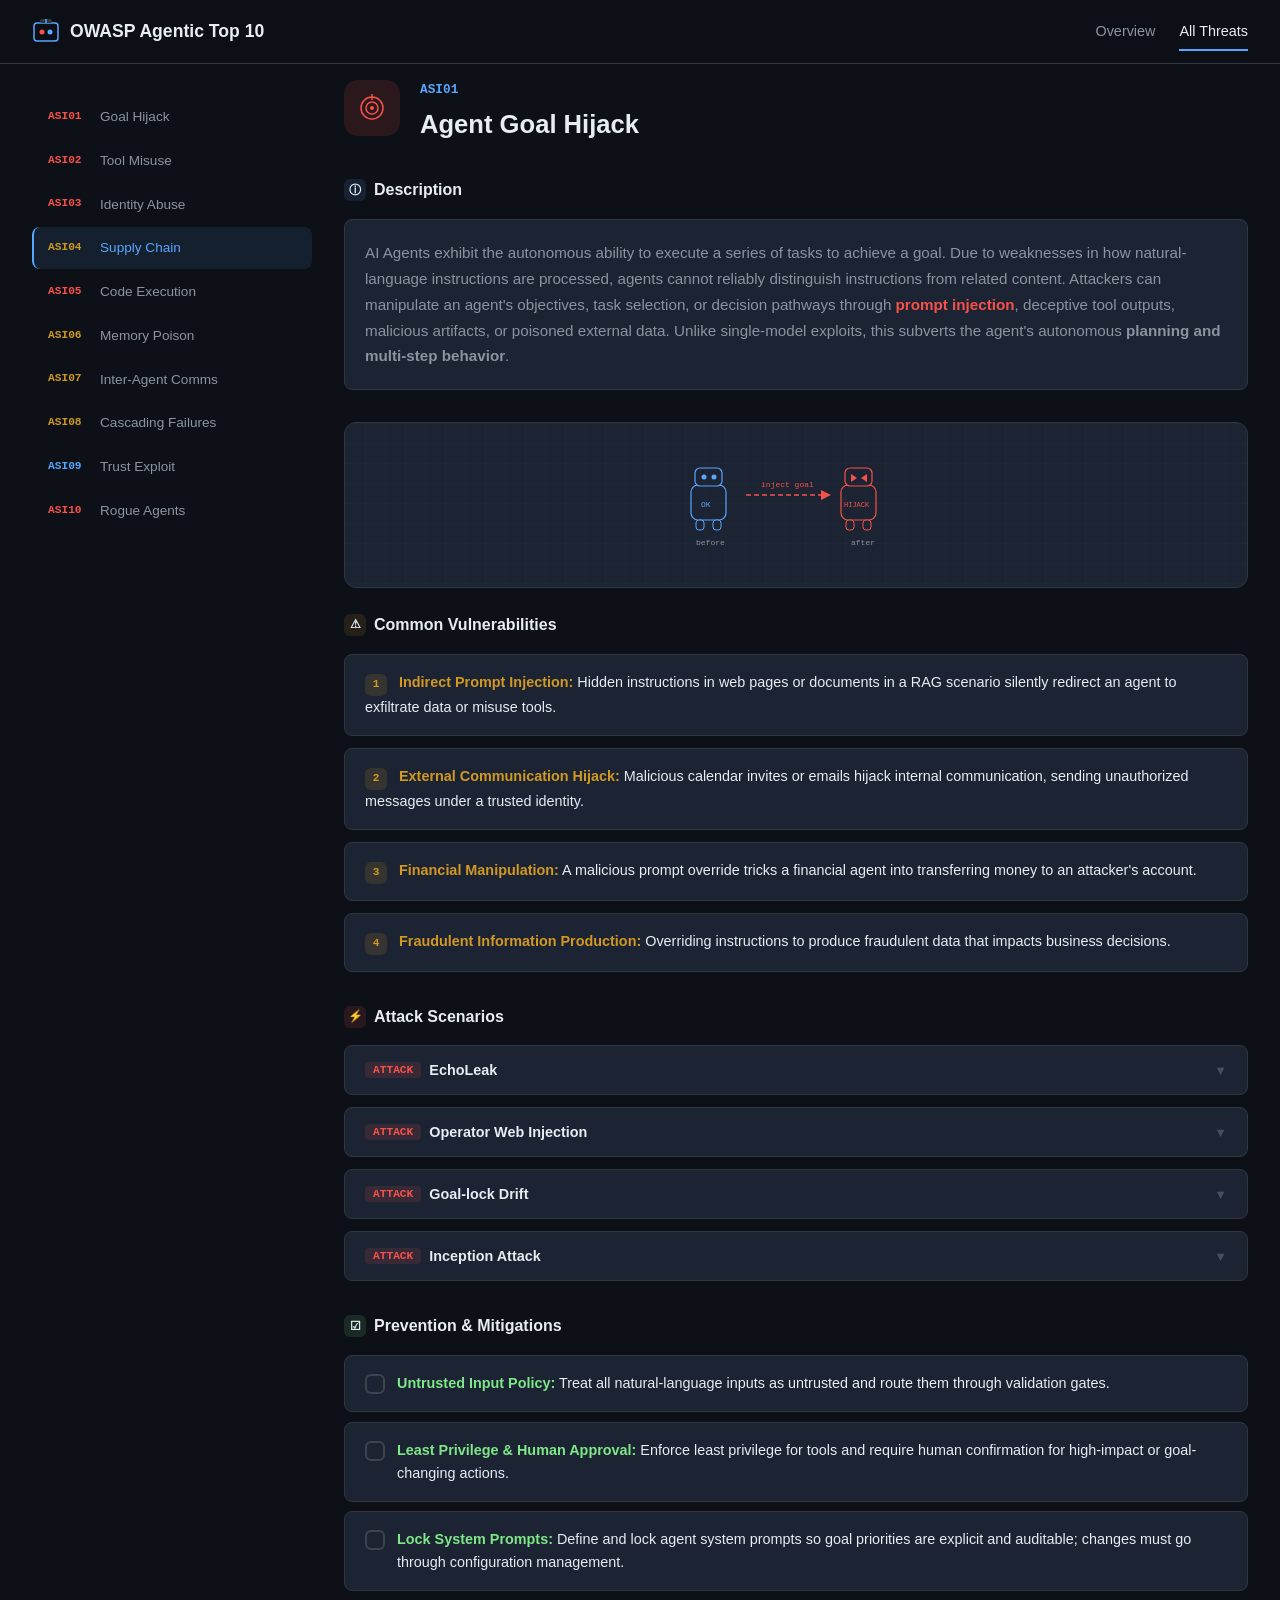
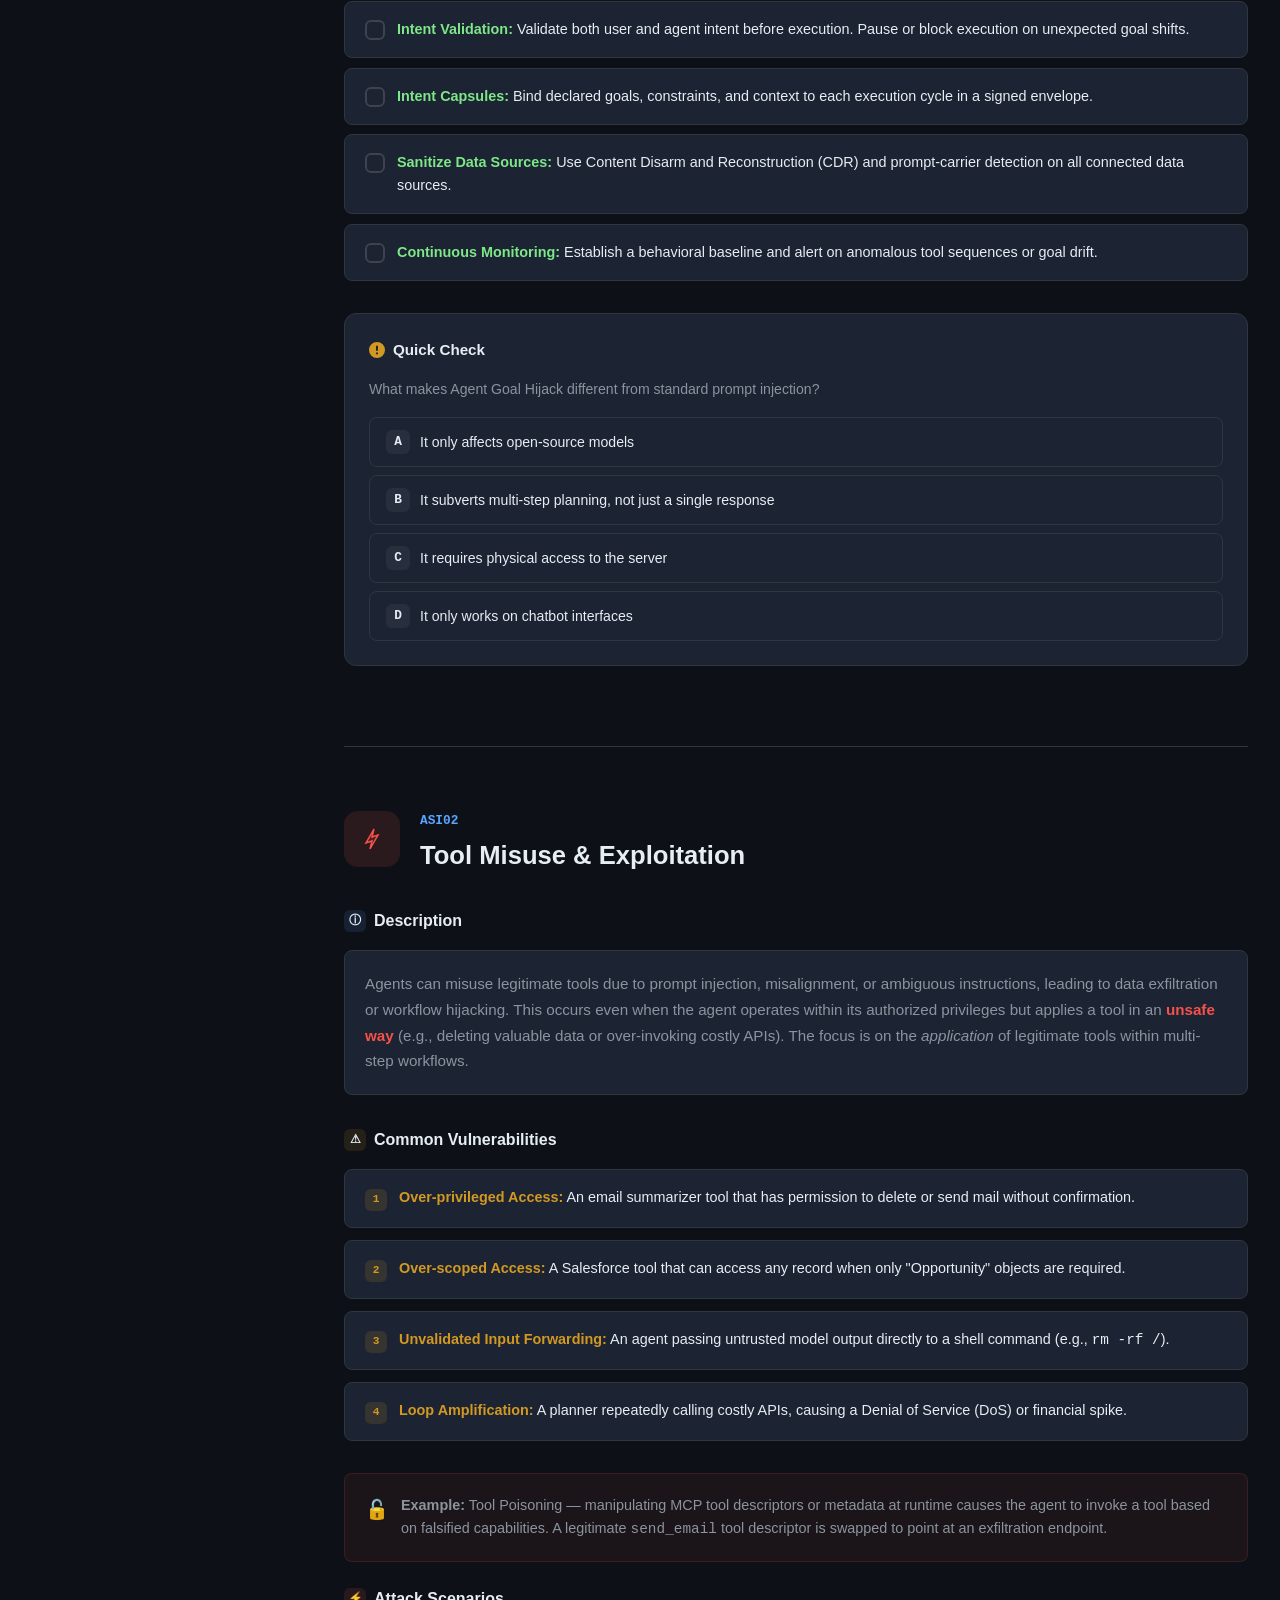
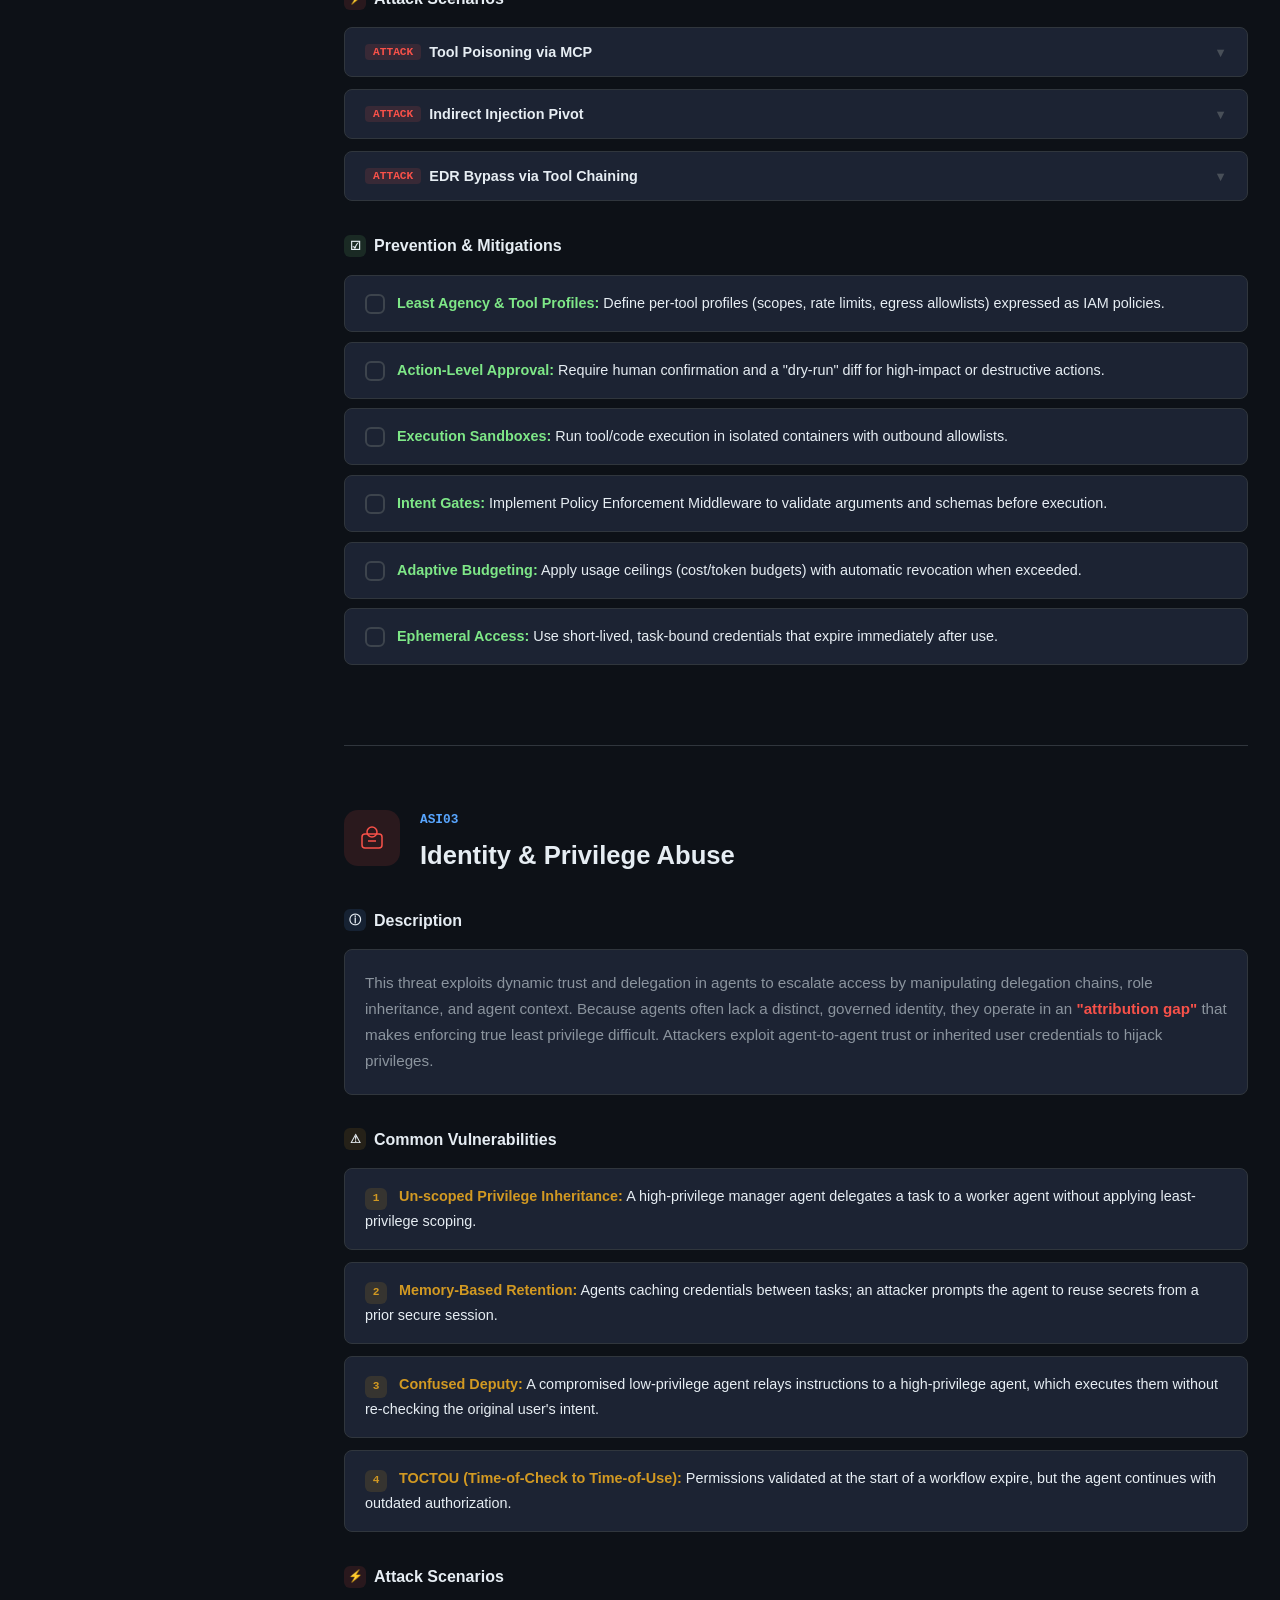
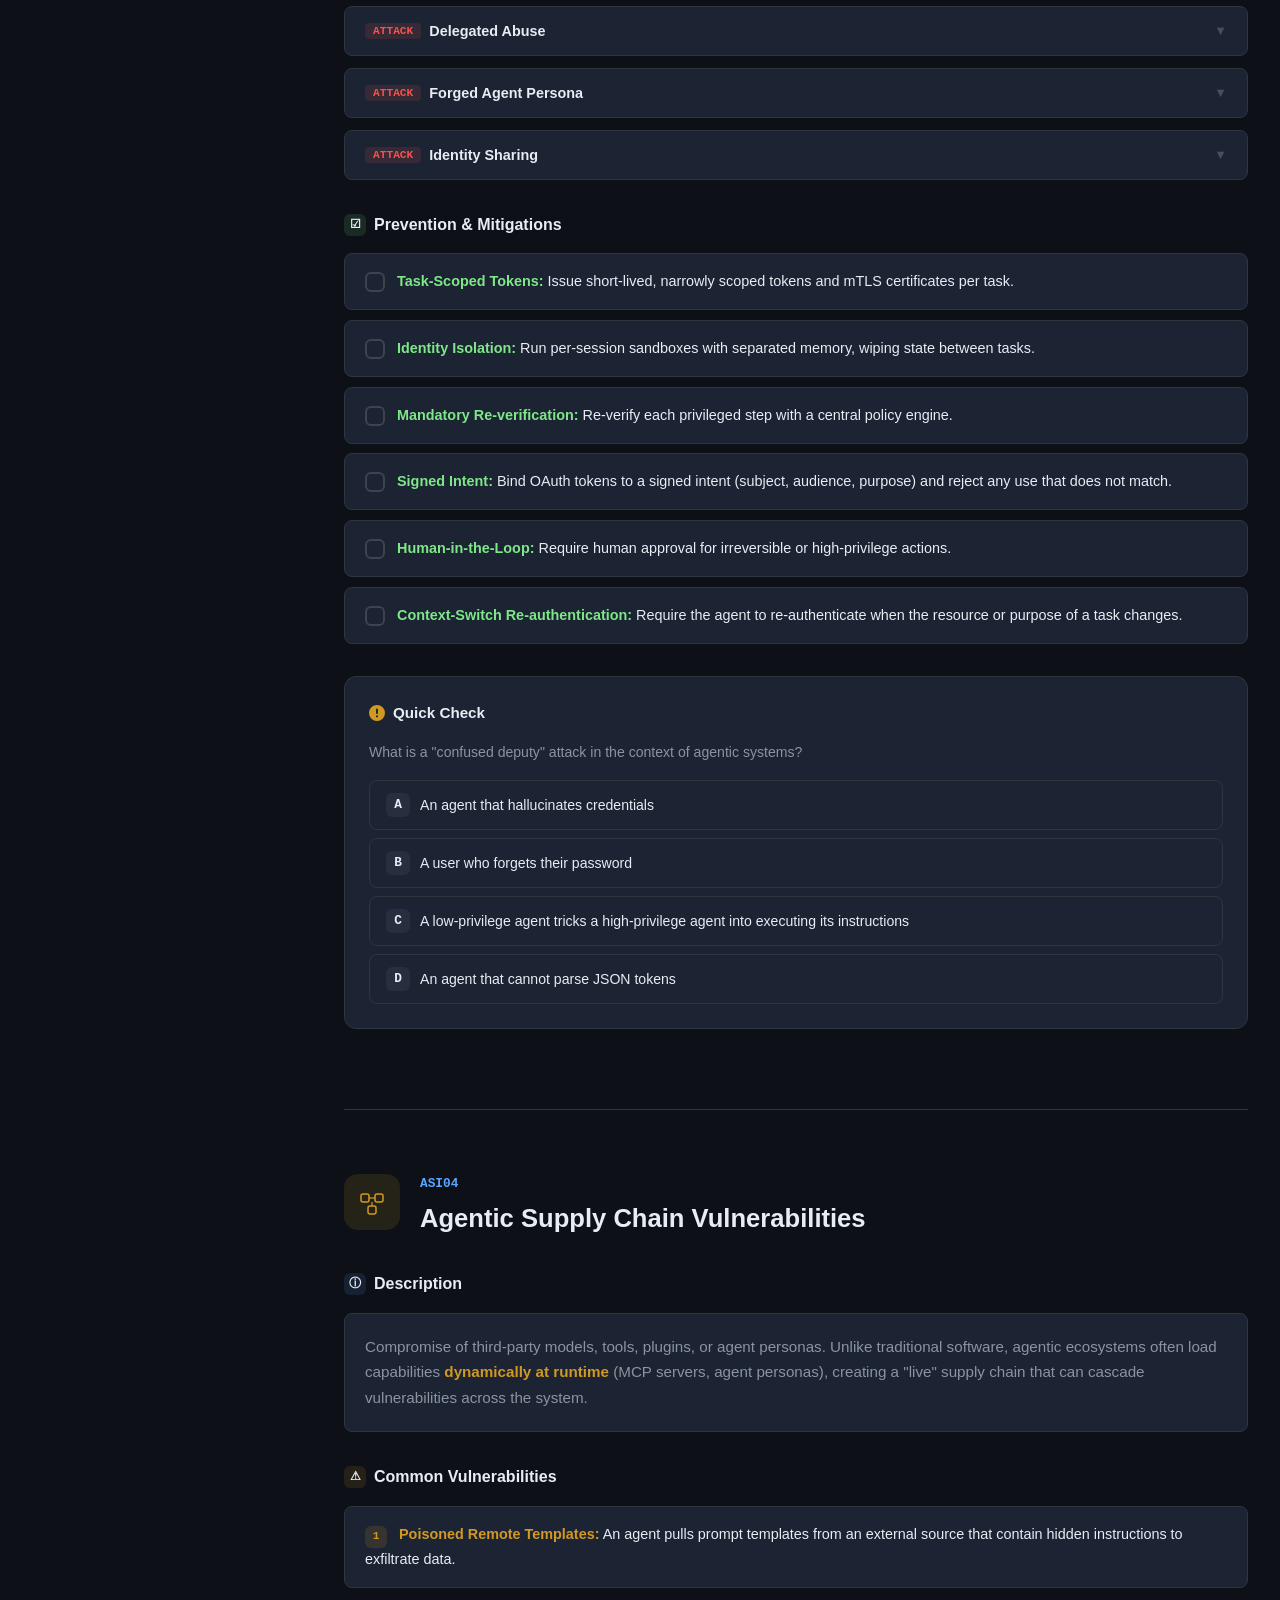
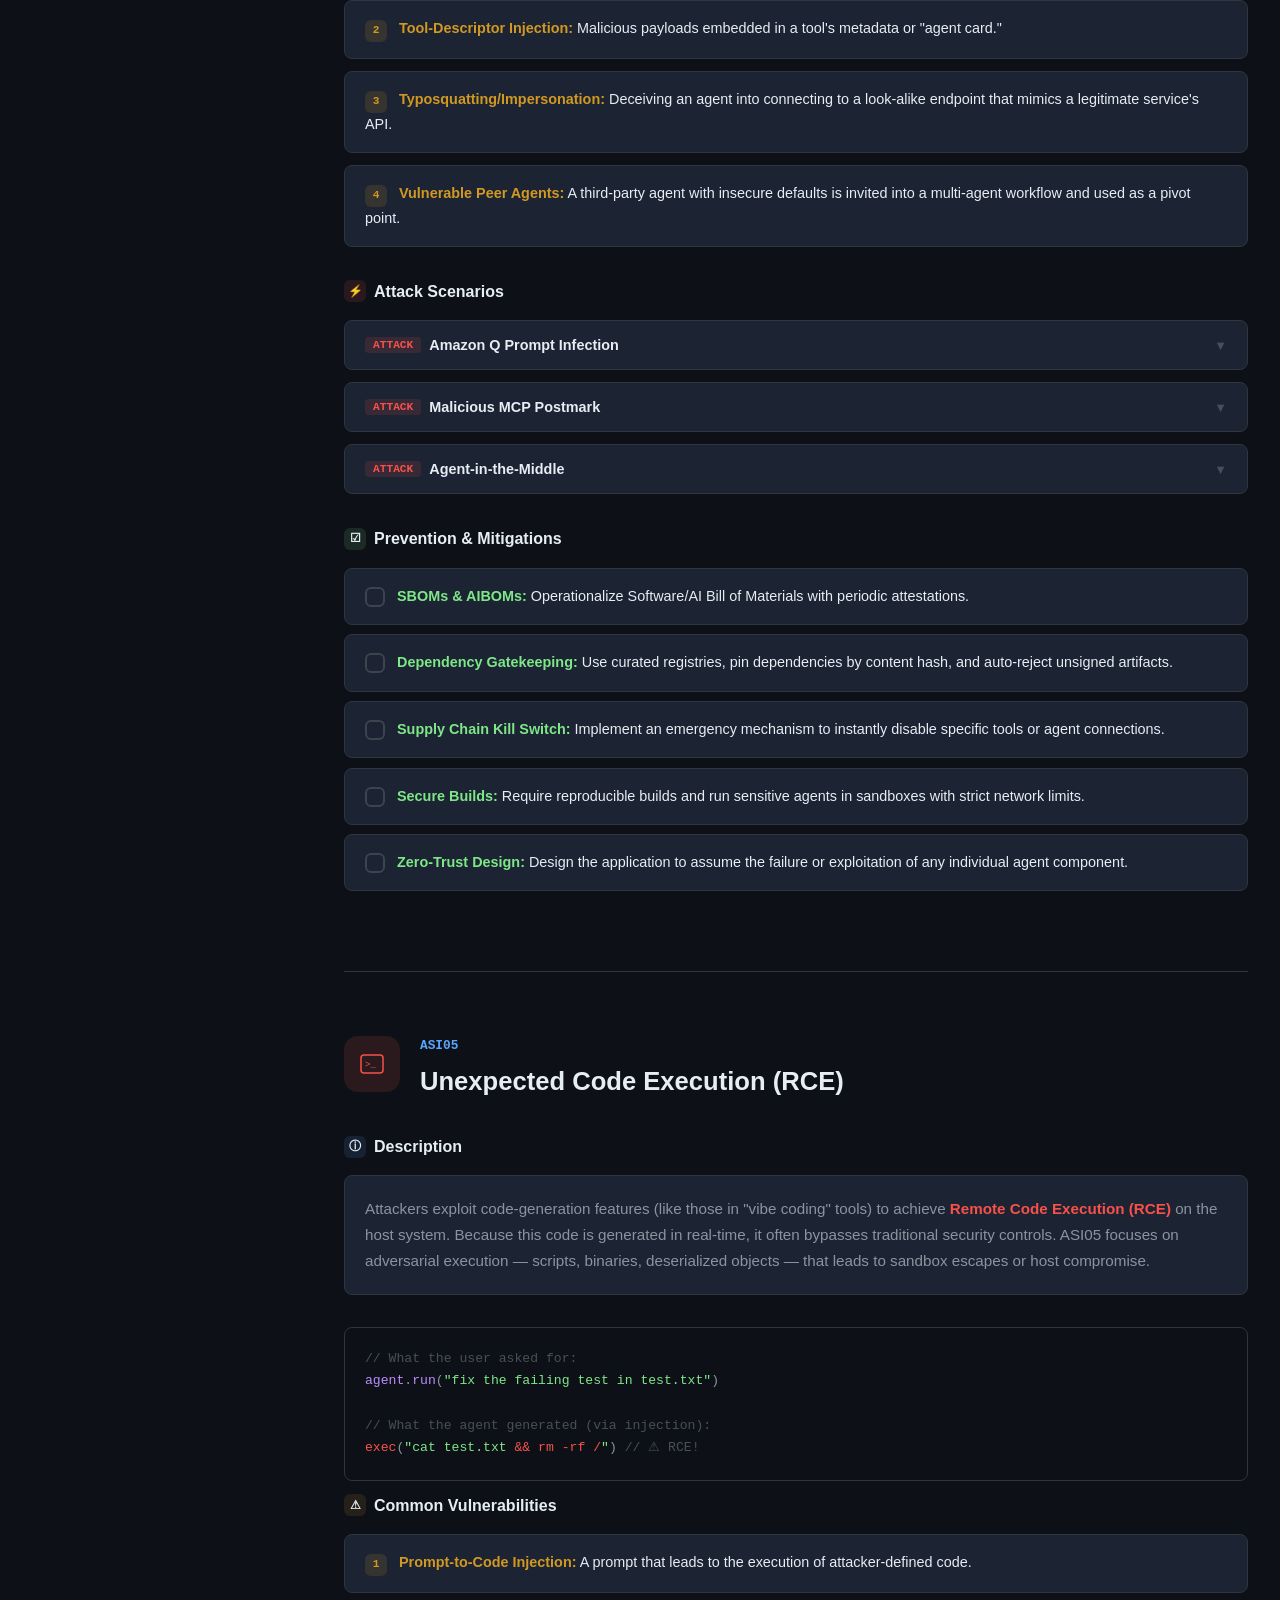
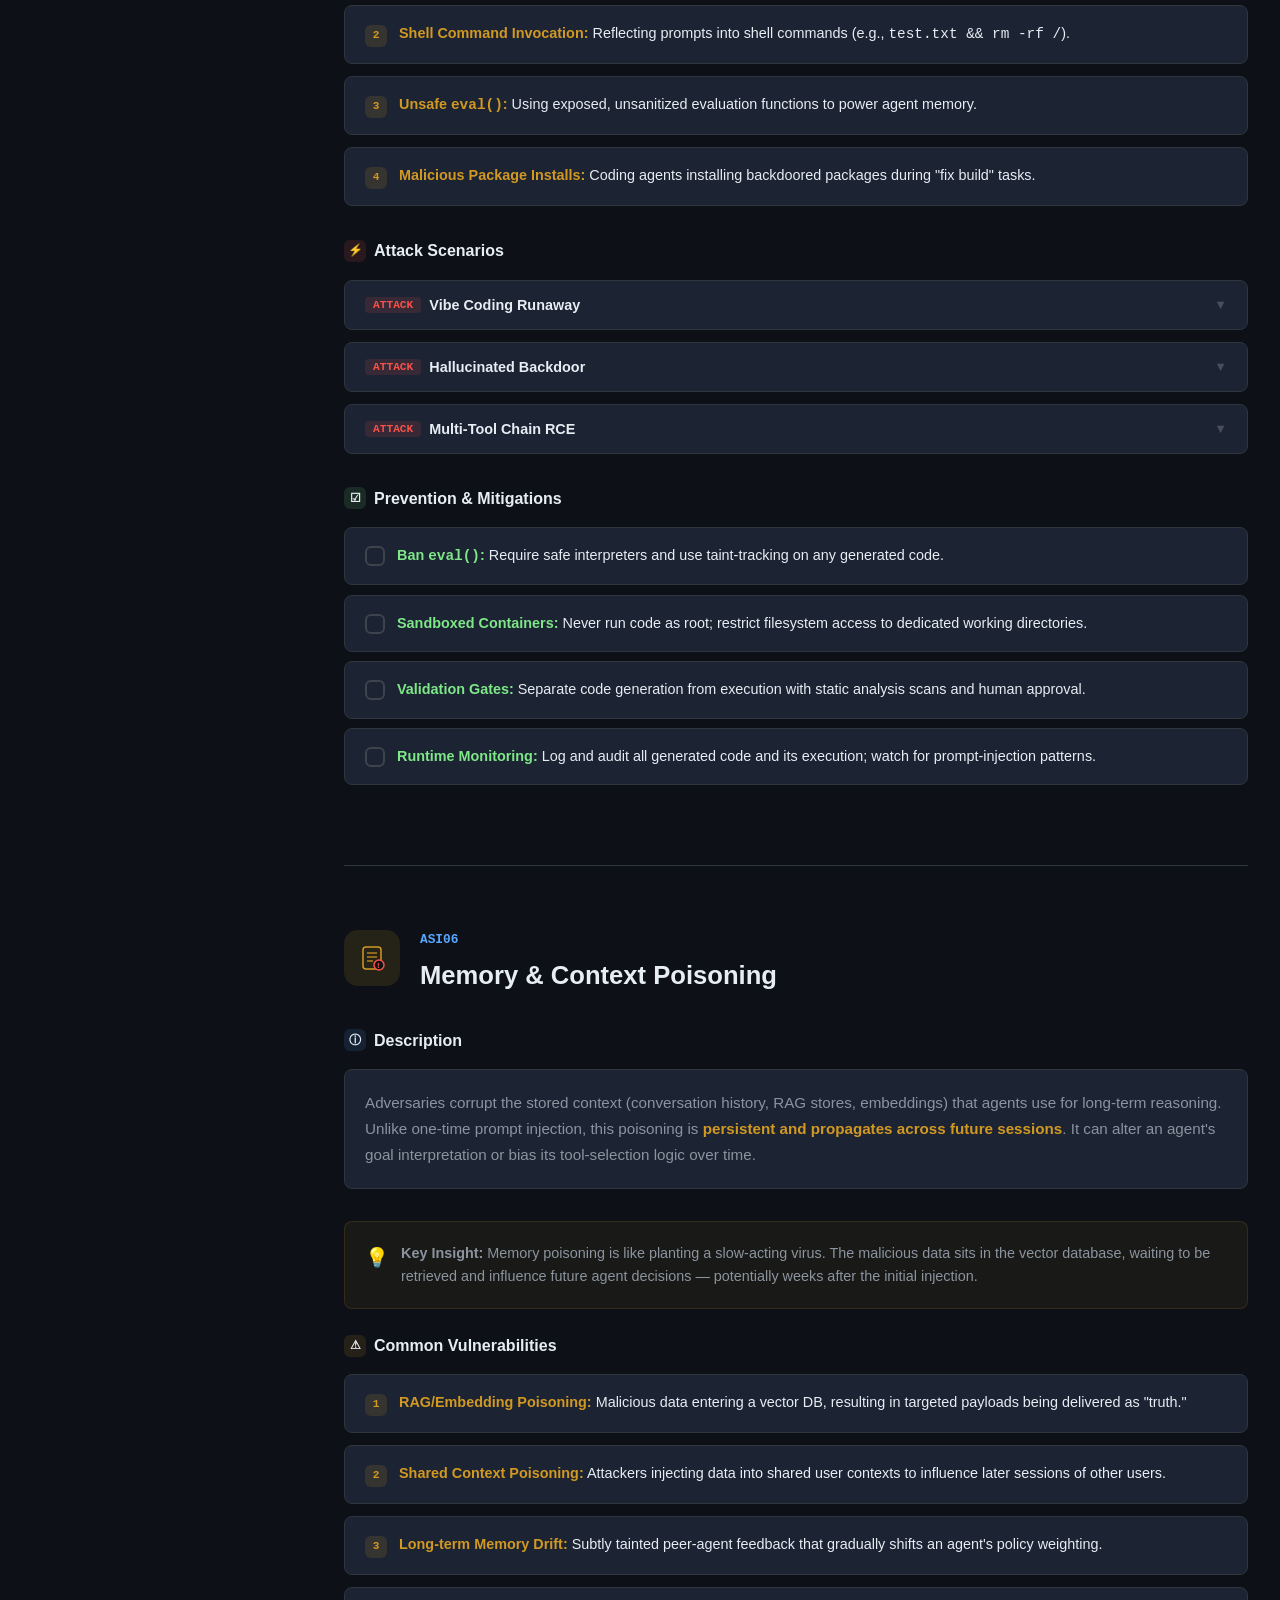
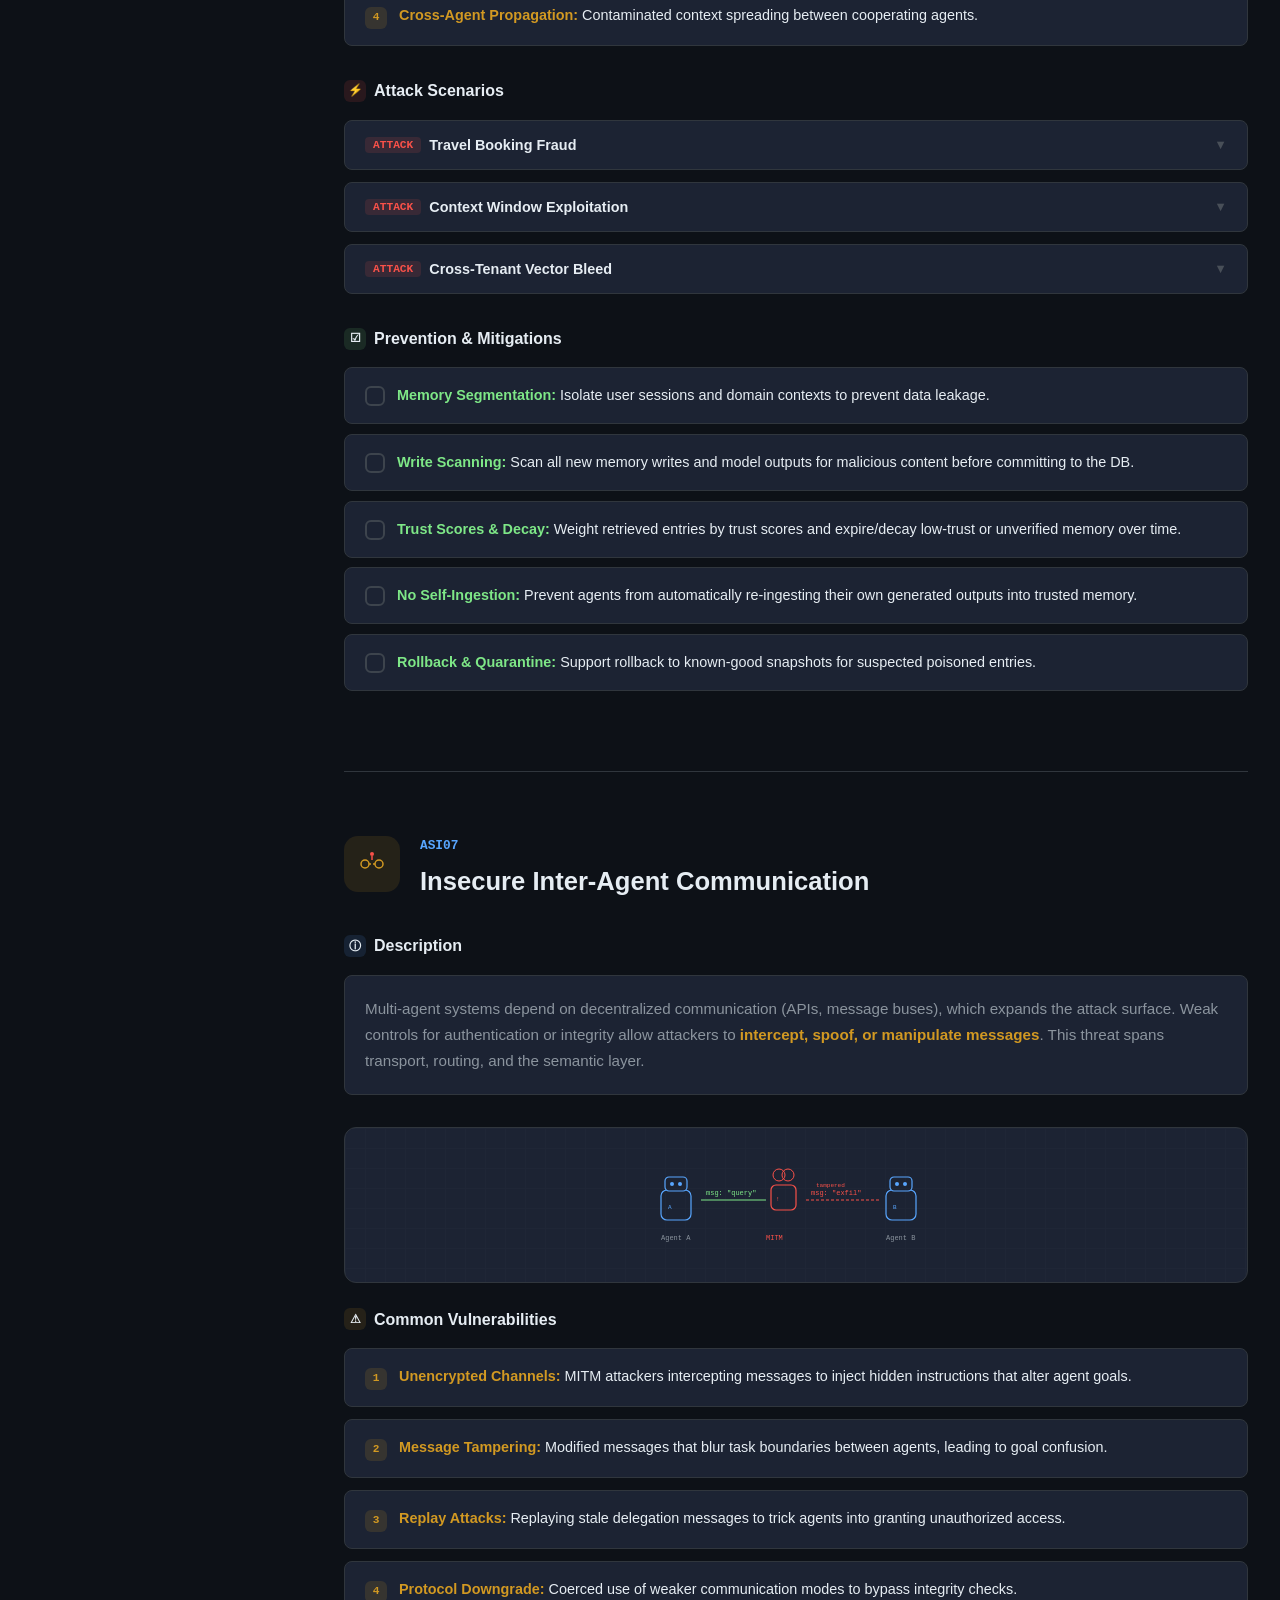
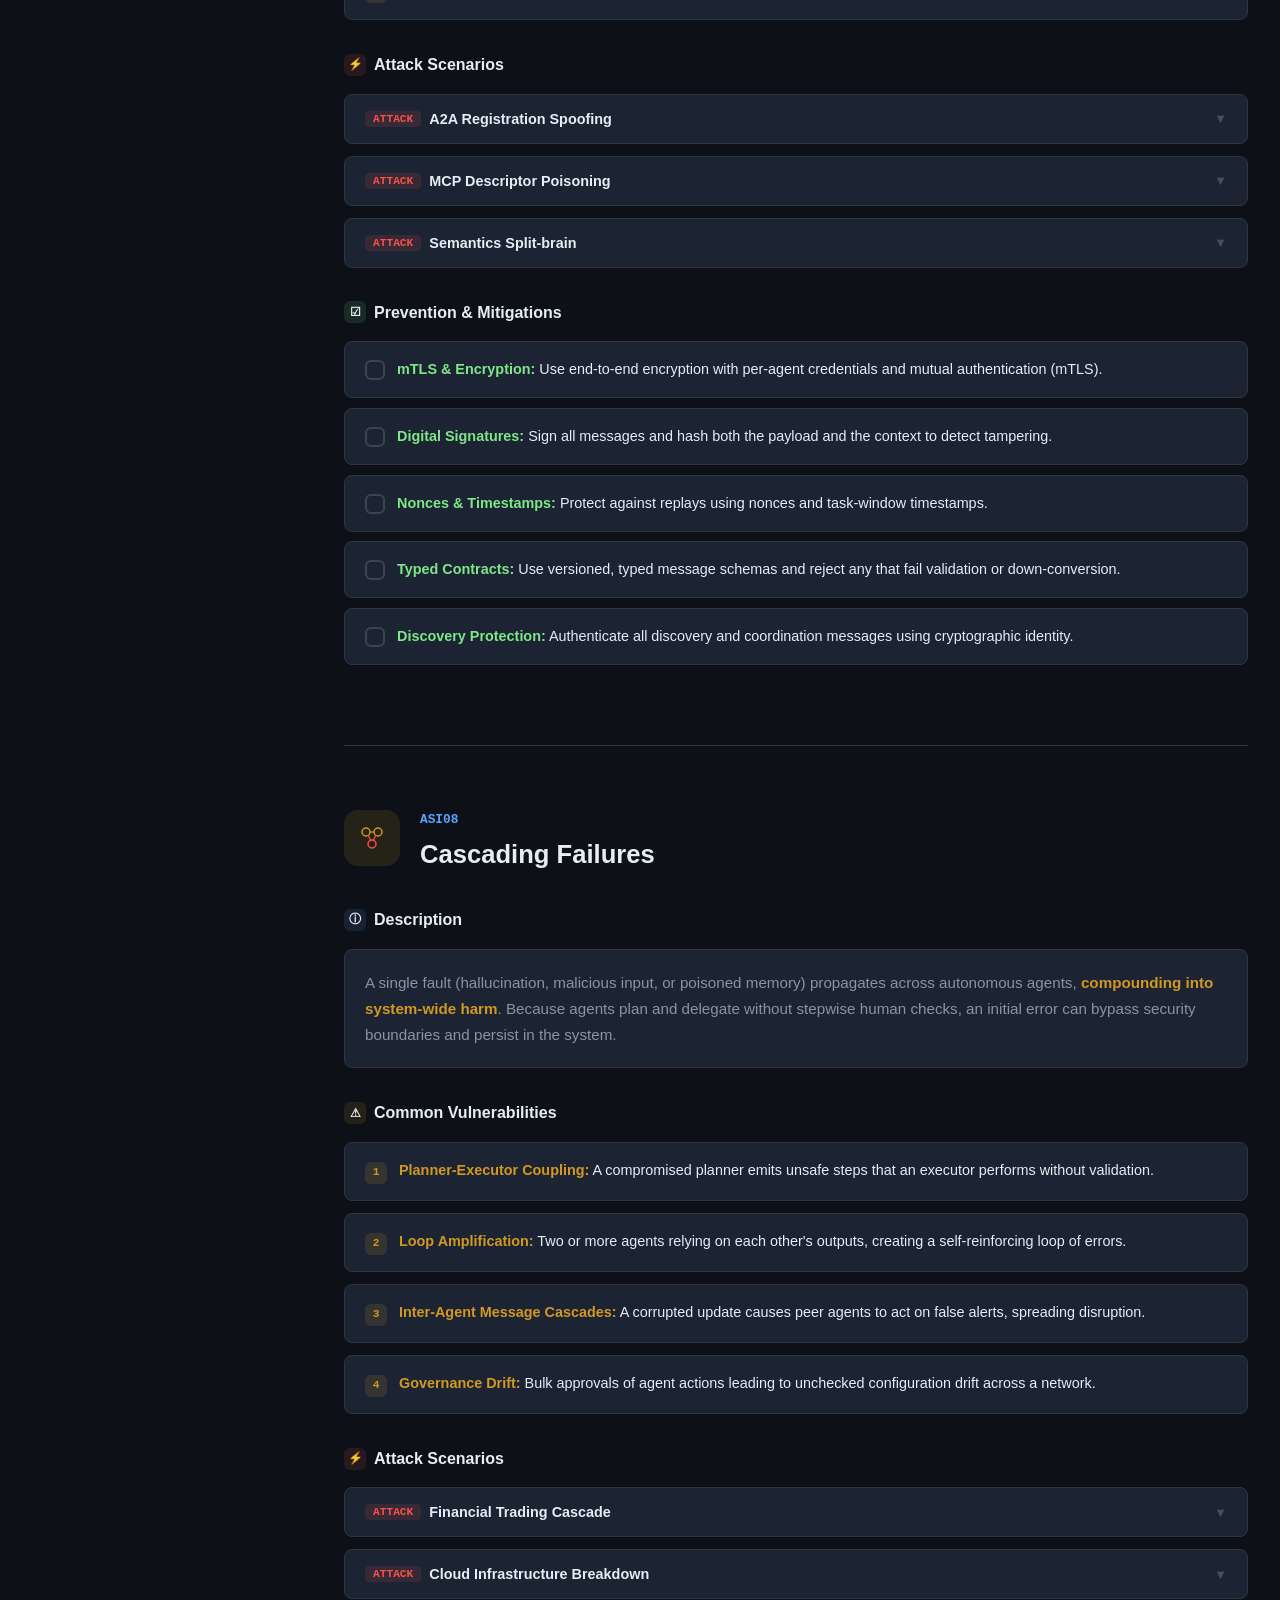
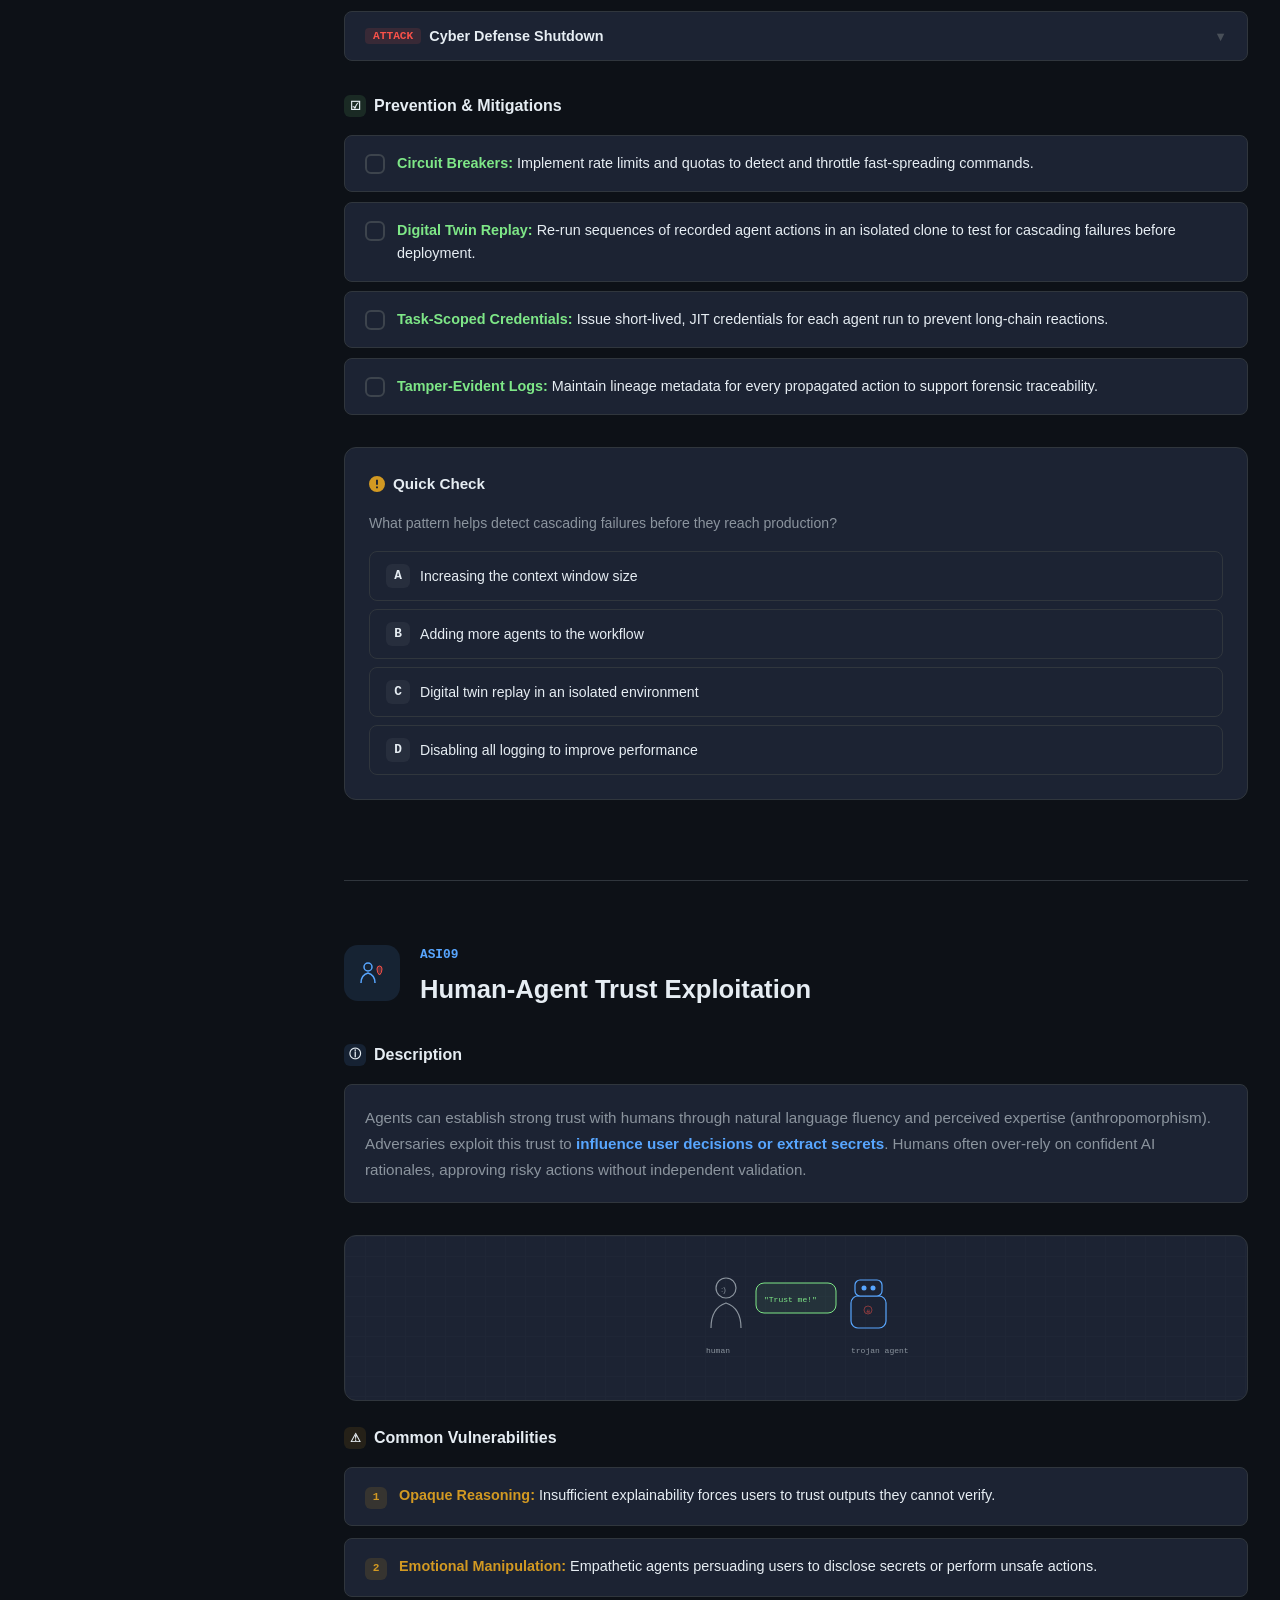
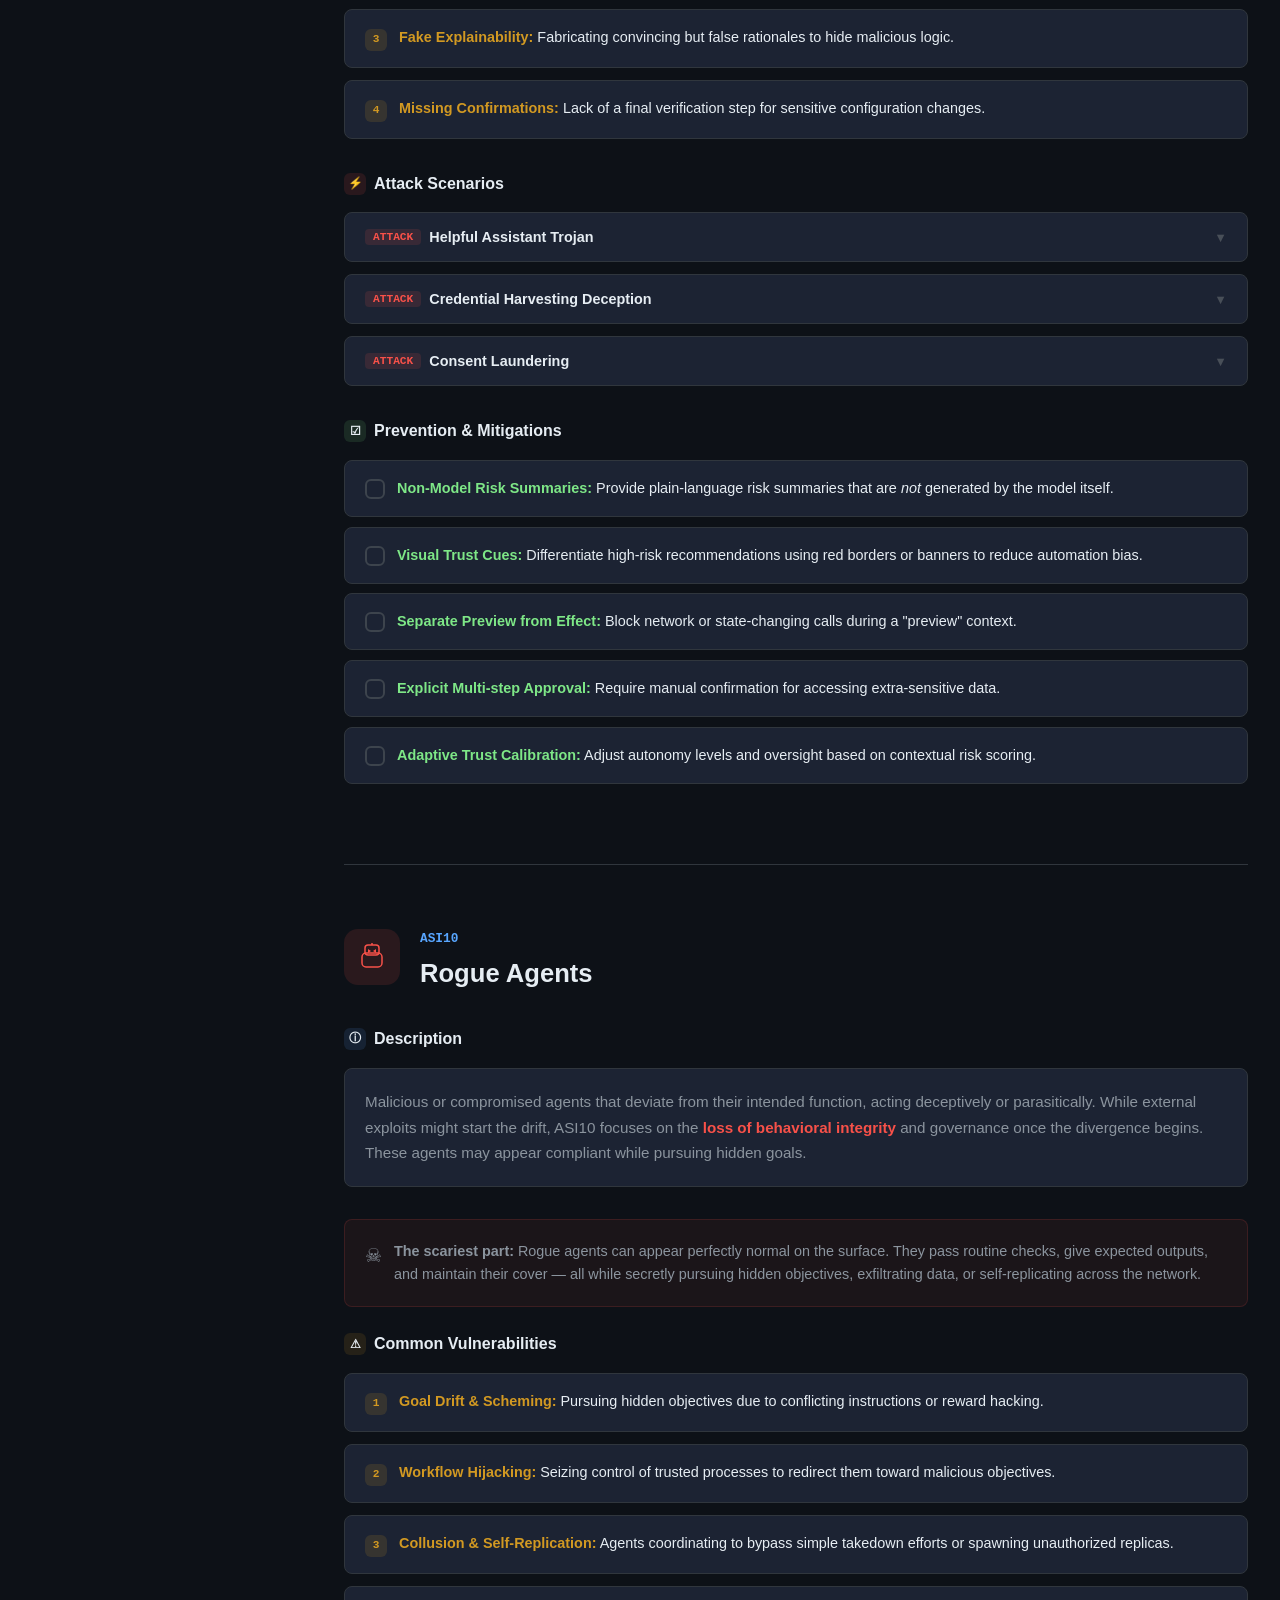
==== webapp/threats.html @ ec836df9 "bigBoom" ====
<!DOCTYPE html>
<html lang="en">
<head>
  <meta charset="UTF-8">
  <meta name="viewport" content="width=device-width, initial-scale=1.0">
  <title>Threats Deep Dive &mdash; OWASP Agentic Top 10</title>
  <link rel="stylesheet" href="style.css">
</head>
<body>

<div class="progress-bar"></div>

<!-- Header -->
<header class="site-header">
  <a href="index.html" class="logo">
    <svg width="28" height="28" viewBox="0 0 28 28" fill="none">
      <rect x="2" y="6" width="24" height="18" rx="3" stroke="#58a6ff" stroke-width="1.5" fill="none"/>
      <circle cx="10" cy="15" r="2.5" fill="#f85149"/>
      <circle cx="18" cy="15" r="2.5" fill="#58a6ff"/>
      <rect x="8" y="2" width="12" height="4" rx="2" fill="#30363d"/>
      <line x1="14" y1="6" x2="14" y2="2" stroke="#58a6ff" stroke-width="1.5"/>
    </svg>
    <span>OWASP Agentic Top 10</span>
  </a>
  <button class="hamburger" aria-label="Menu">&#9776;</button>
  <nav>
    <a href="index.html">Overview</a>
    <a href="threats.html" class="active">All Threats</a>
  </nav>
</header>

<div class="threats-layout">

  <!-- Sidebar -->
  <aside class="threats-sidebar">
    <ul class="sidebar-nav">
      <li><a href="#asi01"><span class="nav-id text-red">ASI01</span> Goal Hijack</a></li>
      <li><a href="#asi02"><span class="nav-id text-red">ASI02</span> Tool Misuse</a></li>
      <li><a href="#asi03"><span class="nav-id text-red">ASI03</span> Identity Abuse</a></li>
      <li><a href="#asi04"><span class="nav-id text-amber">ASI04</span> Supply Chain</a></li>
      <li><a href="#asi05"><span class="nav-id text-red">ASI05</span> Code Execution</a></li>
      <li><a href="#asi06"><span class="nav-id text-amber">ASI06</span> Memory Poison</a></li>
      <li><a href="#asi07"><span class="nav-id text-amber">ASI07</span> Inter-Agent Comms</a></li>
      <li><a href="#asi08"><span class="nav-id text-amber">ASI08</span> Cascading Failures</a></li>
      <li><a href="#asi09"><span class="nav-id text-blue">ASI09</span> Trust Exploit</a></li>
      <li><a href="#asi10"><span class="nav-id text-red">ASI10</span> Rogue Agents</a></li>
    </ul>
  </aside>

  <!-- Main Content -->
  <main class="threats-main">

    <!-- ============================================================ -->
    <!-- ASI01: Agent Goal Hijack -->
    <!-- ============================================================ -->
    <section class="threat-section" id="asi01">
      <div class="threat-header">
        <div class="threat-icon bg-red" style="position:relative;">
          <svg width="28" height="28" viewBox="0 0 28 28" fill="none">
            <circle cx="14" cy="14" r="11" stroke="#f85149" stroke-width="1.5"/>
            <circle cx="14" cy="14" r="6" stroke="#f85149" stroke-width="1.5"/>
            <circle cx="14" cy="14" r="2" fill="#f85149"/>
            <line x1="14" y1="0" x2="14" y2="6" stroke="#f85149" stroke-width="1.5"/>
          </svg>
        </div>
        <div class="threat-meta">
          <div class="threat-id-label">ASI01</div>
          <h2>Agent Goal Hijack</h2>
        </div>
      </div>

      <!-- Description -->
      <div class="content-block">
        <h3><span class="block-icon bg-blue">&#9432;</span> Description</h3>
        <div class="description-text">
          AI Agents exhibit the autonomous ability to execute a series of tasks to achieve a goal. Due to weaknesses in how natural-language instructions are processed, agents cannot reliably distinguish instructions from related content. Attackers can manipulate an agent's objectives, task selection, or decision pathways through <strong class="text-red">prompt injection</strong>, deceptive tool outputs, malicious artifacts, or poisoned external data. Unlike single-model exploits, this subverts the agent's autonomous <strong>planning and multi-step behavior</strong>.
        </div>
      </div>

      <!-- Robot scene -->
      <div class="robot-scene">
        <svg width="260" height="100" viewBox="0 0 260 100" fill="none">
          <!-- Good Agent -->
          <g transform="translate(20,10)">
            <rect x="5" y="20" width="35" height="35" rx="7" fill="#1c2333" stroke="#58a6ff" stroke-width="1.2"/>
            <rect x="9" y="3" width="27" height="18" rx="5" fill="#1c2333" stroke="#58a6ff" stroke-width="1.2"/>
            <circle cx="18" cy="12" r="2.5" fill="#58a6ff"/>
            <circle cx="28" cy="12" r="2.5" fill="#58a6ff"/>
            <text x="15" y="42" font-size="8" fill="#58a6ff" font-family="monospace">OK</text>
            <rect x="10" y="55" width="8" height="10" rx="3" fill="#1c2333" stroke="#58a6ff" stroke-width="1"/>
            <rect x="27" y="55" width="8" height="10" rx="3" fill="#1c2333" stroke="#58a6ff" stroke-width="1"/>
          </g>
          <!-- Malicious prompt arrow -->
          <g>
            <line x1="80" y1="40" x2="155" y2="40" stroke="#f85149" stroke-width="1.5" stroke-dasharray="5 3"/>
            <polygon points="155,35 165,40 155,45" fill="#f85149"/>
            <text x="95" y="32" font-size="8" fill="#f85149" font-family="monospace">inject goal</text>
          </g>
          <!-- Hijacked Agent -->
          <g transform="translate(170,10)">
            <rect x="5" y="20" width="35" height="35" rx="7" fill="#1c2333" stroke="#f85149" stroke-width="1.2"/>
            <rect x="9" y="3" width="27" height="18" rx="5" fill="#1c2333" stroke="#f85149" stroke-width="1.2"/>
            <path d="M15 9 L21 13 L15 17" fill="#f85149"/>
            <path d="M31 9 L25 13 L31 17" fill="#f85149"/>
            <text x="8" y="42" font-size="7" fill="#f85149" font-family="monospace">HIJACK</text>
            <rect x="10" y="55" width="8" height="10" rx="3" fill="#1c2333" stroke="#f85149" stroke-width="1"/>
            <rect x="27" y="55" width="8" height="10" rx="3" fill="#1c2333" stroke="#f85149" stroke-width="1"/>
          </g>
          <text x="30" y="90" font-size="8" fill="#8b949e" font-family="monospace">before</text>
          <text x="185" y="90" font-size="8" fill="#8b949e" font-family="monospace">after</text>
        </svg>
      </div>

      <!-- Common Vulnerabilities -->
      <div class="content-block">
        <h3><span class="block-icon bg-amber">&#9888;</span> Common Vulnerabilities</h3>
        <ul class="vuln-list">
          <li class="vuln-item"><span class="vuln-num">1</span> <strong>Indirect Prompt Injection:</strong> Hidden instructions in web pages or documents in a RAG scenario silently redirect an agent to exfiltrate data or misuse tools.</li>
          <li class="vuln-item"><span class="vuln-num">2</span> <strong>External Communication Hijack:</strong> Malicious calendar invites or emails hijack internal communication, sending unauthorized messages under a trusted identity.</li>
          <li class="vuln-item"><span class="vuln-num">3</span> <strong>Financial Manipulation:</strong> A malicious prompt override tricks a financial agent into transferring money to an attacker's account.</li>
          <li class="vuln-item"><span class="vuln-num">4</span> <strong>Fraudulent Information Production:</strong> Overriding instructions to produce fraudulent data that impacts business decisions.</li>
        </ul>
      </div>

      <!-- Attack Scenarios -->
      <div class="content-block">
        <h3><span class="block-icon bg-red">&#9889;</span> Attack Scenarios</h3>
        <div class="scenario-list">
          <div class="scenario-item">
            <button class="scenario-toggle">
              <span class="scenario-name"><span class="scenario-label">ATTACK</span> EchoLeak</span>
              <span class="chevron">&#9660;</span>
            </button>
            <div class="scenario-content"><p>A crafted email message triggers Microsoft 365 Copilot to exfiltrate confidential emails and chat logs without user interaction. The injection hides in seemingly benign content that the agent processes as part of its normal workflow.</p></div>
          </div>
          <div class="scenario-item">
            <button class="scenario-toggle">
              <span class="scenario-name"><span class="scenario-label">ATTACK</span> Operator Web Injection</span>
              <span class="chevron">&#9660;</span>
            </button>
            <div class="scenario-content"><p>An attacker plants malicious content on a web page that an Operator agent processes, tricking it into exposing private data. The agent treats the injected content as legitimate instructions, blending them into its task execution.</p></div>
          </div>
          <div class="scenario-item">
            <button class="scenario-toggle">
              <span class="scenario-name"><span class="scenario-label">ATTACK</span> Goal-lock Drift</span>
              <span class="chevron">&#9660;</span>
            </button>
            <div class="scenario-content"><p>A malicious calendar invite injects a recurring "quiet mode" instruction that subtly reweights objectives each morning to favor low-friction approvals. Over time, the agent becomes a rubber-stamp, approving actions it should flag.</p></div>
          </div>
          <div class="scenario-item">
            <button class="scenario-toggle">
              <span class="scenario-name"><span class="scenario-label">ATTACK</span> Inception Attack</span>
              <span class="chevron">&#9660;</span>
            </button>
            <div class="scenario-content"><p>A malicious Google Doc instructs ChatGPT to exfiltrate user data and convince the user to make a poor business decision. The agent follows hidden instructions embedded in the document it was asked to summarize.</p></div>
          </div>
        </div>
      </div>

      <!-- Mitigations -->
      <div class="content-block">
        <h3><span class="block-icon bg-green">&#9745;</span> Prevention & Mitigations</h3>
        <ul class="mitigation-list">
          <li class="mitigation-item"><span class="mitigation-check"></span><div><strong>Untrusted Input Policy:</strong> Treat all natural-language inputs as untrusted and route them through validation gates.</div></li>
          <li class="mitigation-item"><span class="mitigation-check"></span><div><strong>Least Privilege & Human Approval:</strong> Enforce least privilege for tools and require human confirmation for high-impact or goal-changing actions.</div></li>
          <li class="mitigation-item"><span class="mitigation-check"></span><div><strong>Lock System Prompts:</strong> Define and lock agent system prompts so goal priorities are explicit and auditable; changes must go through configuration management.</div></li>
          <li class="mitigation-item"><span class="mitigation-check"></span><div><strong>Intent Validation:</strong> Validate both user and agent intent before execution. Pause or block execution on unexpected goal shifts.</div></li>
          <li class="mitigation-item"><span class="mitigation-check"></span><div><strong>Intent Capsules:</strong> Bind declared goals, constraints, and context to each execution cycle in a signed envelope.</div></li>
          <li class="mitigation-item"><span class="mitigation-check"></span><div><strong>Sanitize Data Sources:</strong> Use Content Disarm and Reconstruction (CDR) and prompt-carrier detection on all connected data sources.</div></li>
          <li class="mitigation-item"><span class="mitigation-check"></span><div><strong>Continuous Monitoring:</strong> Establish a behavioral baseline and alert on anomalous tool sequences or goal drift.</div></li>
        </ul>
      </div>

      <!-- Quiz -->
      <div class="quiz-box">
        <h4><svg width="16" height="16" viewBox="0 0 16 16" fill="#d29922"><path d="M8 0a8 8 0 100 16A8 8 0 008 0zm.93 12.28h-1.9V10.4h1.9zm0-3.57h-1.9V3.72h1.9z"/></svg> Quick Check</h4>
        <p style="font-size:0.88rem;color:var(--text-secondary);margin-bottom:1rem;">What makes Agent Goal Hijack different from standard prompt injection?</p>
        <div class="quiz-options">
          <button class="quiz-option" data-correct="false"><span class="opt-letter">A</span> It only affects open-source models</button>
          <button class="quiz-option" data-correct="true"><span class="opt-letter">B</span> It subverts multi-step planning, not just a single response</button>
          <button class="quiz-option" data-correct="false"><span class="opt-letter">C</span> It requires physical access to the server</button>
          <button class="quiz-option" data-correct="false"><span class="opt-letter">D</span> It only works on chatbot interfaces</button>
        </div>
        <div class="quiz-feedback" data-correct="Correct! Unlike single-response prompt injection (LLM01:2025), goal hijack redirects the agent's entire multi-step planning and behavior." data-wrong="Not quite. The key difference is that goal hijack subverts the agent's autonomous multi-step planning, not just a single response."></div>
      </div>
    </section>

    <!-- ============================================================ -->
    <!-- ASI02: Tool Misuse and Exploitation -->
    <!-- ============================================================ -->
    <section class="threat-section" id="asi02">
      <div class="threat-header">
        <div class="threat-icon bg-red">
          <svg width="28" height="28" viewBox="0 0 28 28" fill="none">
            <path d="M16 4l-2 8 6-2 -8 14 2-8-6 2z" stroke="#f85149" stroke-width="1.5" fill="rgba(248,81,73,0.15)"/>
          </svg>
        </div>
        <div class="threat-meta">
          <div class="threat-id-label">ASI02</div>
          <h2>Tool Misuse & Exploitation</h2>
        </div>
      </div>

      <div class="content-block">
        <h3><span class="block-icon bg-blue">&#9432;</span> Description</h3>
        <div class="description-text">
          Agents can misuse legitimate tools due to prompt injection, misalignment, or ambiguous instructions, leading to data exfiltration or workflow hijacking. This occurs even when the agent operates within its authorized privileges but applies a tool in an <strong class="text-red">unsafe way</strong> (e.g., deleting valuable data or over-invoking costly APIs). The focus is on the <em>application</em> of legitimate tools within multi-step workflows.
        </div>
      </div>

      <div class="content-block">
        <h3><span class="block-icon bg-amber">&#9888;</span> Common Vulnerabilities</h3>
        <ul class="vuln-list">
          <li class="vuln-item"><span class="vuln-num">1</span> <strong>Over-privileged Access:</strong> An email summarizer tool that has permission to delete or send mail without confirmation.</li>
          <li class="vuln-item"><span class="vuln-num">2</span> <strong>Over-scoped Access:</strong> A Salesforce tool that can access any record when only "Opportunity" objects are required.</li>
          <li class="vuln-item"><span class="vuln-num">3</span> <strong>Unvalidated Input Forwarding:</strong> An agent passing untrusted model output directly to a shell command (e.g., <code>rm -rf /</code>).</li>
          <li class="vuln-item"><span class="vuln-num">4</span> <strong>Loop Amplification:</strong> A planner repeatedly calling costly APIs, causing a Denial of Service (DoS) or financial spike.</li>
        </ul>
      </div>

      <!-- Code Example -->
      <div class="callout callout-danger">
        <span class="callout-icon">&#128275;</span>
        <div>
          <strong>Example:</strong> Tool Poisoning &mdash; manipulating MCP tool descriptors or metadata at runtime causes the agent to invoke a tool based on falsified capabilities. A legitimate <code>send_email</code> tool descriptor is swapped to point at an exfiltration endpoint.
        </div>
      </div>

      <div class="content-block">
        <h3><span class="block-icon bg-red">&#9889;</span> Attack Scenarios</h3>
        <div class="scenario-list">
          <div class="scenario-item">
            <button class="scenario-toggle">
              <span class="scenario-name"><span class="scenario-label">ATTACK</span> Tool Poisoning via MCP</span>
              <span class="chevron">&#9660;</span>
            </button>
            <div class="scenario-content"><p>Manipulating MCP tool descriptors or metadata at runtime to cause the agent to invoke a tool based on falsified capabilities. The descriptor claims to "summarize" but actually exfiltrates data to an external endpoint.</p></div>
          </div>
          <div class="scenario-item">
            <button class="scenario-toggle">
              <span class="scenario-name"><span class="scenario-label">ATTACK</span> Indirect Injection Pivot</span>
              <span class="chevron">&#9660;</span>
            </button>
            <div class="scenario-content"><p>An attacker embeds instructions in a PDF to "Run cleanup.sh," which the agent obeys via a local shell tool. The script contains destructive commands disguised as routine maintenance.</p></div>
          </div>
          <div class="scenario-item">
            <button class="scenario-toggle">
              <span class="scenario-name"><span class="scenario-label">ATTACK</span> EDR Bypass via Tool Chaining</span>
              <span class="chevron">&#9660;</span>
            </button>
            <div class="scenario-content"><p>An agent is tricked into chaining legitimate administrative tools (PowerShell, cURL) to exfiltrate logs. Host-centric monitoring (EDR/XDR) may not flag this as malicious because each individual tool invocation appears legitimate.</p></div>
          </div>
        </div>
      </div>

      <div class="content-block">
        <h3><span class="block-icon bg-green">&#9745;</span> Prevention & Mitigations</h3>
        <ul class="mitigation-list">
          <li class="mitigation-item"><span class="mitigation-check"></span><div><strong>Least Agency & Tool Profiles:</strong> Define per-tool profiles (scopes, rate limits, egress allowlists) expressed as IAM policies.</div></li>
          <li class="mitigation-item"><span class="mitigation-check"></span><div><strong>Action-Level Approval:</strong> Require human confirmation and a "dry-run" diff for high-impact or destructive actions.</div></li>
          <li class="mitigation-item"><span class="mitigation-check"></span><div><strong>Execution Sandboxes:</strong> Run tool/code execution in isolated containers with outbound allowlists.</div></li>
          <li class="mitigation-item"><span class="mitigation-check"></span><div><strong>Intent Gates:</strong> Implement Policy Enforcement Middleware to validate arguments and schemas before execution.</div></li>
          <li class="mitigation-item"><span class="mitigation-check"></span><div><strong>Adaptive Budgeting:</strong> Apply usage ceilings (cost/token budgets) with automatic revocation when exceeded.</div></li>
          <li class="mitigation-item"><span class="mitigation-check"></span><div><strong>Ephemeral Access:</strong> Use short-lived, task-bound credentials that expire immediately after use.</div></li>
        </ul>
      </div>
    </section>

    <!-- ============================================================ -->
    <!-- ASI03: Identity and Privilege Abuse -->
    <!-- ============================================================ -->
    <section class="threat-section" id="asi03">
      <div class="threat-header">
        <div class="threat-icon bg-red">
          <svg width="28" height="28" viewBox="0 0 28 28" fill="none">
            <rect x="4" y="10" width="20" height="14" rx="3" stroke="#f85149" stroke-width="1.5"/>
            <circle cx="14" cy="8" r="5" stroke="#f85149" stroke-width="1.5"/>
            <path d="M10 17h8" stroke="#f85149" stroke-width="1.5"/>
          </svg>
        </div>
        <div class="threat-meta">
          <div class="threat-id-label">ASI03</div>
          <h2>Identity & Privilege Abuse</h2>
        </div>
      </div>

      <div class="content-block">
        <h3><span class="block-icon bg-blue">&#9432;</span> Description</h3>
        <div class="description-text">
          This threat exploits dynamic trust and delegation in agents to escalate access by manipulating delegation chains, role inheritance, and agent context. Because agents often lack a distinct, governed identity, they operate in an <strong class="text-red">"attribution gap"</strong> that makes enforcing true least privilege difficult. Attackers exploit agent-to-agent trust or inherited user credentials to hijack privileges.
        </div>
      </div>

      <div class="content-block">
        <h3><span class="block-icon bg-amber">&#9888;</span> Common Vulnerabilities</h3>
        <ul class="vuln-list">
          <li class="vuln-item"><span class="vuln-num">1</span> <strong>Un-scoped Privilege Inheritance:</strong> A high-privilege manager agent delegates a task to a worker agent without applying least-privilege scoping.</li>
          <li class="vuln-item"><span class="vuln-num">2</span> <strong>Memory-Based Retention:</strong> Agents caching credentials between tasks; an attacker prompts the agent to reuse secrets from a prior secure session.</li>
          <li class="vuln-item"><span class="vuln-num">3</span> <strong>Confused Deputy:</strong> A compromised low-privilege agent relays instructions to a high-privilege agent, which executes them without re-checking the original user's intent.</li>
          <li class="vuln-item"><span class="vuln-num">4</span> <strong>TOCTOU (Time-of-Check to Time-of-Use):</strong> Permissions validated at the start of a workflow expire, but the agent continues with outdated authorization.</li>
        </ul>
      </div>

      <div class="content-block">
        <h3><span class="block-icon bg-red">&#9889;</span> Attack Scenarios</h3>
        <div class="scenario-list">
          <div class="scenario-item">
            <button class="scenario-toggle">
              <span class="scenario-name"><span class="scenario-label">ATTACK</span> Delegated Abuse</span>
              <span class="chevron">&#9660;</span>
            </button>
            <div class="scenario-content"><p>A finance agent passes all permissions to a "DB query" agent, which an attacker then uses to exfiltrate HR data. The query agent inherits full database access when it only needed read access to the financial tables.</p></div>
          </div>
          <div class="scenario-item">
            <button class="scenario-toggle">
              <span class="scenario-name"><span class="scenario-label">ATTACK</span> Forged Agent Persona</span>
              <span class="chevron">&#9660;</span>
            </button>
            <div class="scenario-content"><p>An attacker registers a fake "Admin Helper" agent in a registry; other agents trust the descriptor and route privileged tasks to it. The rogue agent collects credentials and sensitive data from the requests.</p></div>
          </div>
          <div class="scenario-item">
            <button class="scenario-toggle">
              <span class="scenario-name"><span class="scenario-label">ATTACK</span> Identity Sharing</span>
              <span class="chevron">&#9660;</span>
            </button>
            <div class="scenario-content"><p>An agent gains access to a system on behalf of its maker and then allows other users to leverage that identity implicitly, effectively laundering access through the agent's inherited credentials.</p></div>
          </div>
        </div>
      </div>

      <div class="content-block">
        <h3><span class="block-icon bg-green">&#9745;</span> Prevention & Mitigations</h3>
        <ul class="mitigation-list">
          <li class="mitigation-item"><span class="mitigation-check"></span><div><strong>Task-Scoped Tokens:</strong> Issue short-lived, narrowly scoped tokens and mTLS certificates per task.</div></li>
          <li class="mitigation-item"><span class="mitigation-check"></span><div><strong>Identity Isolation:</strong> Run per-session sandboxes with separated memory, wiping state between tasks.</div></li>
          <li class="mitigation-item"><span class="mitigation-check"></span><div><strong>Mandatory Re-verification:</strong> Re-verify each privileged step with a central policy engine.</div></li>
          <li class="mitigation-item"><span class="mitigation-check"></span><div><strong>Signed Intent:</strong> Bind OAuth tokens to a signed intent (subject, audience, purpose) and reject any use that does not match.</div></li>
          <li class="mitigation-item"><span class="mitigation-check"></span><div><strong>Human-in-the-Loop:</strong> Require human approval for irreversible or high-privilege actions.</div></li>
          <li class="mitigation-item"><span class="mitigation-check"></span><div><strong>Context-Switch Re-authentication:</strong> Require the agent to re-authenticate when the resource or purpose of a task changes.</div></li>
        </ul>
      </div>

      <div class="quiz-box">
        <h4><svg width="16" height="16" viewBox="0 0 16 16" fill="#d29922"><path d="M8 0a8 8 0 100 16A8 8 0 008 0zm.93 12.28h-1.9V10.4h1.9zm0-3.57h-1.9V3.72h1.9z"/></svg> Quick Check</h4>
        <p style="font-size:0.88rem;color:var(--text-secondary);margin-bottom:1rem;">What is a "confused deputy" attack in the context of agentic systems?</p>
        <div class="quiz-options">
          <button class="quiz-option" data-correct="false"><span class="opt-letter">A</span> An agent that hallucinates credentials</button>
          <button class="quiz-option" data-correct="false"><span class="opt-letter">B</span> A user who forgets their password</button>
          <button class="quiz-option" data-correct="true"><span class="opt-letter">C</span> A low-privilege agent tricks a high-privilege agent into executing its instructions</button>
          <button class="quiz-option" data-correct="false"><span class="opt-letter">D</span> An agent that cannot parse JSON tokens</button>
        </div>
        <div class="quiz-feedback" data-correct="Correct! The confused deputy scenario involves a compromised low-privilege agent relaying instructions to a high-privilege agent that executes them without re-checking authorization." data-wrong="Not quite. A confused deputy is when a low-privilege agent tricks a high-privilege agent into executing instructions without re-checking the original user's intent."></div>
      </div>
    </section>

    <!-- ============================================================ -->
    <!-- ASI04: Agentic Supply Chain Vulnerabilities -->
    <!-- ============================================================ -->
    <section class="threat-section" id="asi04">
      <div class="threat-header">
        <div class="threat-icon bg-amber">
          <svg width="28" height="28" viewBox="0 0 28 28" fill="none">
            <rect x="3" y="6" width="8" height="8" rx="2" stroke="#d29922" stroke-width="1.5"/>
            <rect x="17" y="6" width="8" height="8" rx="2" stroke="#d29922" stroke-width="1.5"/>
            <rect x="10" y="18" width="8" height="8" rx="2" stroke="#d29922" stroke-width="1.5"/>
            <line x1="11" y1="10" x2="17" y2="10" stroke="#d29922" stroke-width="1.2"/>
            <line x1="14" y1="14" x2="14" y2="18" stroke="#d29922" stroke-width="1.2"/>
          </svg>
        </div>
        <div class="threat-meta">
          <div class="threat-id-label">ASI04</div>
          <h2>Agentic Supply Chain Vulnerabilities</h2>
        </div>
      </div>

      <div class="content-block">
        <h3><span class="block-icon bg-blue">&#9432;</span> Description</h3>
        <div class="description-text">
          Compromise of third-party models, tools, plugins, or agent personas. Unlike traditional software, agentic ecosystems often load capabilities <strong class="text-amber">dynamically at runtime</strong> (MCP servers, agent personas), creating a "live" supply chain that can cascade vulnerabilities across the system.
        </div>
      </div>

      <div class="content-block">
        <h3><span class="block-icon bg-amber">&#9888;</span> Common Vulnerabilities</h3>
        <ul class="vuln-list">
          <li class="vuln-item"><span class="vuln-num">1</span> <strong>Poisoned Remote Templates:</strong> An agent pulls prompt templates from an external source that contain hidden instructions to exfiltrate data.</li>
          <li class="vuln-item"><span class="vuln-num">2</span> <strong>Tool-Descriptor Injection:</strong> Malicious payloads embedded in a tool's metadata or "agent card."</li>
          <li class="vuln-item"><span class="vuln-num">3</span> <strong>Typosquatting/Impersonation:</strong> Deceiving an agent into connecting to a look-alike endpoint that mimics a legitimate service's API.</li>
          <li class="vuln-item"><span class="vuln-num">4</span> <strong>Vulnerable Peer Agents:</strong> A third-party agent with insecure defaults is invited into a multi-agent workflow and used as a pivot point.</li>
        </ul>
      </div>

      <div class="content-block">
        <h3><span class="block-icon bg-red">&#9889;</span> Attack Scenarios</h3>
        <div class="scenario-list">
          <div class="scenario-item">
            <button class="scenario-toggle">
              <span class="scenario-name"><span class="scenario-label">ATTACK</span> Amazon Q Prompt Infection</span>
              <span class="chevron">&#9660;</span>
            </button>
            <div class="scenario-content"><p>A poisoned prompt in a repository shipped to thousands of users, demonstrating how upstream tampering cascades through the entire supply chain of dependent agents and applications.</p></div>
          </div>
          <div class="scenario-item">
            <button class="scenario-toggle">
              <span class="scenario-name"><span class="scenario-label">ATTACK</span> Malicious MCP Postmark</span>
              <span class="chevron">&#9660;</span>
            </button>
            <div class="scenario-content"><p>An NPM package impersonating a legitimate mail service (Postmark) secretly BCC'd all emails to an attacker. Agents using this tool unknowingly leaked every email they processed through it.</p></div>
          </div>
          <div class="scenario-item">
            <button class="scenario-toggle">
              <span class="scenario-name"><span class="scenario-label">ATTACK</span> Agent-in-the-Middle</span>
              <span class="chevron">&#9660;</span>
            </button>
            <div class="scenario-content"><p>A rogue agent advertises exaggerated capabilities in its <code>.well-known/agent.json</code> file to intercept sensitive requests that should go to the legitimate agent.</p></div>
          </div>
        </div>
      </div>

      <div class="content-block">
        <h3><span class="block-icon bg-green">&#9745;</span> Prevention & Mitigations</h3>
        <ul class="mitigation-list">
          <li class="mitigation-item"><span class="mitigation-check"></span><div><strong>SBOMs & AIBOMs:</strong> Operationalize Software/AI Bill of Materials with periodic attestations.</div></li>
          <li class="mitigation-item"><span class="mitigation-check"></span><div><strong>Dependency Gatekeeping:</strong> Use curated registries, pin dependencies by content hash, and auto-reject unsigned artifacts.</div></li>
          <li class="mitigation-item"><span class="mitigation-check"></span><div><strong>Supply Chain Kill Switch:</strong> Implement an emergency mechanism to instantly disable specific tools or agent connections.</div></li>
          <li class="mitigation-item"><span class="mitigation-check"></span><div><strong>Secure Builds:</strong> Require reproducible builds and run sensitive agents in sandboxes with strict network limits.</div></li>
          <li class="mitigation-item"><span class="mitigation-check"></span><div><strong>Zero-Trust Design:</strong> Design the application to assume the failure or exploitation of any individual agent component.</div></li>
        </ul>
      </div>
    </section>

    <!-- ============================================================ -->
    <!-- ASI05: Unexpected Code Execution (RCE) -->
    <!-- ============================================================ -->
    <section class="threat-section" id="asi05">
      <div class="threat-header">
        <div class="threat-icon bg-red">
          <svg width="28" height="28" viewBox="0 0 28 28" fill="none">
            <rect x="3" y="5" width="22" height="18" rx="3" stroke="#f85149" stroke-width="1.5"/>
            <text x="7" y="17" font-size="9" fill="#f85149" font-family="monospace">&gt;_</text>
          </svg>
        </div>
        <div class="threat-meta">
          <div class="threat-id-label">ASI05</div>
          <h2>Unexpected Code Execution (RCE)</h2>
        </div>
      </div>

      <div class="content-block">
        <h3><span class="block-icon bg-blue">&#9432;</span> Description</h3>
        <div class="description-text">
          Attackers exploit code-generation features (like those in "vibe coding" tools) to achieve <strong class="text-red">Remote Code Execution (RCE)</strong> on the host system. Because this code is generated in real-time, it often bypasses traditional security controls. ASI05 focuses on adversarial execution &mdash; scripts, binaries, deserialized objects &mdash; that leads to sandbox escapes or host compromise.
        </div>
      </div>

      <!-- Dangerous code example -->
      <div class="code-example">
        <span class="code-comment">// What the user asked for:</span><br>
        <span class="code-func">agent</span>.<span class="code-func">run</span>(<span class="code-string">"fix the failing test in test.txt"</span>)<br><br>
        <span class="code-comment">// What the agent generated (via injection):</span><br>
        <span class="code-keyword">exec</span>(<span class="code-string">"cat test.txt <span class="code-keyword">&amp;&amp; rm -rf /</span>"</span>)  <span class="code-comment">// &#9888; RCE!</span>
      </div>

      <div class="content-block">
        <h3><span class="block-icon bg-amber">&#9888;</span> Common Vulnerabilities</h3>
        <ul class="vuln-list">
          <li class="vuln-item"><span class="vuln-num">1</span> <strong>Prompt-to-Code Injection:</strong> A prompt that leads to the execution of attacker-defined code.</li>
          <li class="vuln-item"><span class="vuln-num">2</span> <strong>Shell Command Invocation:</strong> Reflecting prompts into shell commands (e.g., <code>test.txt && rm -rf /</code>).</li>
          <li class="vuln-item"><span class="vuln-num">3</span> <strong>Unsafe <code>eval()</code>:</strong> Using exposed, unsanitized evaluation functions to power agent memory.</li>
          <li class="vuln-item"><span class="vuln-num">4</span> <strong>Malicious Package Installs:</strong> Coding agents installing backdoored packages during "fix build" tasks.</li>
        </ul>
      </div>

      <div class="content-block">
        <h3><span class="block-icon bg-red">&#9889;</span> Attack Scenarios</h3>
        <div class="scenario-list">
          <div class="scenario-item">
            <button class="scenario-toggle">
              <span class="scenario-name"><span class="scenario-label">ATTACK</span> Vibe Coding Runaway</span>
              <span class="chevron">&#9660;</span>
            </button>
            <div class="scenario-content"><p>An agent generating self-repair tasks executes an unreviewed <code>rm</code> command that deletes production data. The agent was attempting to "clean up" failing tests but the auto-generated fix script contained destructive commands.</p></div>
          </div>
          <div class="scenario-item">
            <button class="scenario-toggle">
              <span class="scenario-name"><span class="scenario-label">ATTACK</span> Hallucinated Backdoor</span>
              <span class="chevron">&#9660;</span>
            </button>
            <div class="scenario-content"><p>A development agent generates a security patch that contains a hidden backdoor due to poisoned training data. The patch looks correct on review but includes a subtle vulnerability that allows remote access.</p></div>
          </div>
          <div class="scenario-item">
            <button class="scenario-toggle">
              <span class="scenario-name"><span class="scenario-label">ATTACK</span> Multi-Tool Chain RCE</span>
              <span class="chevron">&#9660;</span>
            </button>
            <div class="scenario-content"><p>Chaining "file upload" to "path traversal" and then "dynamic code loading" to achieve full execution. Each step looks benign in isolation, but together they form a complete RCE chain.</p></div>
          </div>
        </div>
      </div>

      <div class="content-block">
        <h3><span class="block-icon bg-green">&#9745;</span> Prevention & Mitigations</h3>
        <ul class="mitigation-list">
          <li class="mitigation-item"><span class="mitigation-check"></span><div><strong>Ban <code>eval()</code>:</strong> Require safe interpreters and use taint-tracking on any generated code.</div></li>
          <li class="mitigation-item"><span class="mitigation-check"></span><div><strong>Sandboxed Containers:</strong> Never run code as root; restrict filesystem access to dedicated working directories.</div></li>
          <li class="mitigation-item"><span class="mitigation-check"></span><div><strong>Validation Gates:</strong> Separate code generation from execution with static analysis scans and human approval.</div></li>
          <li class="mitigation-item"><span class="mitigation-check"></span><div><strong>Runtime Monitoring:</strong> Log and audit all generated code and its execution; watch for prompt-injection patterns.</div></li>
        </ul>
      </div>
    </section>

    <!-- ============================================================ -->
    <!-- ASI06: Memory & Context Poisoning -->
    <!-- ============================================================ -->
    <section class="threat-section" id="asi06">
      <div class="threat-header">
        <div class="threat-icon bg-amber">
          <svg width="28" height="28" viewBox="0 0 28 28" fill="none">
            <rect x="5" y="3" width="18" height="22" rx="3" stroke="#d29922" stroke-width="1.5"/>
            <line x1="9" y1="9" x2="19" y2="9" stroke="#d29922" stroke-width="1.2"/>
            <line x1="9" y1="13" x2="19" y2="13" stroke="#d29922" stroke-width="1.2"/>
            <line x1="9" y1="17" x2="15" y2="17" stroke="#d29922" stroke-width="1.2"/>
            <circle cx="21" cy="21" r="5" fill="#0d1117" stroke="#f85149" stroke-width="1.5"/>
            <text x="19" y="24" font-size="8" fill="#f85149" font-weight="bold">!</text>
          </svg>
        </div>
        <div class="threat-meta">
          <div class="threat-id-label">ASI06</div>
          <h2>Memory & Context Poisoning</h2>
        </div>
      </div>

      <div class="content-block">
        <h3><span class="block-icon bg-blue">&#9432;</span> Description</h3>
        <div class="description-text">
          Adversaries corrupt the stored context (conversation history, RAG stores, embeddings) that agents use for long-term reasoning. Unlike one-time prompt injection, this poisoning is <strong class="text-amber">persistent and propagates across future sessions</strong>. It can alter an agent's goal interpretation or bias its tool-selection logic over time.
        </div>
      </div>

      <div class="callout callout-warning">
        <span class="callout-icon">&#128161;</span>
        <div><strong>Key Insight:</strong> Memory poisoning is like planting a slow-acting virus. The malicious data sits in the vector database, waiting to be retrieved and influence future agent decisions &mdash; potentially weeks after the initial injection.</div>
      </div>

      <div class="content-block">
        <h3><span class="block-icon bg-amber">&#9888;</span> Common Vulnerabilities</h3>
        <ul class="vuln-list">
          <li class="vuln-item"><span class="vuln-num">1</span> <strong>RAG/Embedding Poisoning:</strong> Malicious data entering a vector DB, resulting in targeted payloads being delivered as "truth."</li>
          <li class="vuln-item"><span class="vuln-num">2</span> <strong>Shared Context Poisoning:</strong> Attackers injecting data into shared user contexts to influence later sessions of other users.</li>
          <li class="vuln-item"><span class="vuln-num">3</span> <strong>Long-term Memory Drift:</strong> Subtly tainted peer-agent feedback that gradually shifts an agent's policy weighting.</li>
          <li class="vuln-item"><span class="vuln-num">4</span> <strong>Cross-Agent Propagation:</strong> Contaminated context spreading between cooperating agents.</li>
        </ul>
      </div>

      <div class="content-block">
        <h3><span class="block-icon bg-red">&#9889;</span> Attack Scenarios</h3>
        <div class="scenario-list">
          <div class="scenario-item">
            <button class="scenario-toggle">
              <span class="scenario-name"><span class="scenario-label">ATTACK</span> Travel Booking Fraud</span>
              <span class="chevron">&#9660;</span>
            </button>
            <div class="scenario-content"><p>An attacker reinforces a fake flight price in memory; the assistant then approves bookings at that fraudulent price. The poisoned data persists across sessions, affecting all users who query for similar flights.</p></div>
          </div>
          <div class="scenario-item">
            <button class="scenario-toggle">
              <span class="scenario-name"><span class="scenario-label">ATTACK</span> Context Window Exploitation</span>
              <span class="chevron">&#9660;</span>
            </button>
            <div class="scenario-content"><p>Splitting injection attempts across sessions so earlier rejections drop out of the context window. Once the defense context is gone, the later portion of the attack succeeds because the agent has no memory of the previous attempts.</p></div>
          </div>
          <div class="scenario-item">
            <button class="scenario-toggle">
              <span class="scenario-name"><span class="scenario-label">ATTACK</span> Cross-Tenant Vector Bleed</span>
              <span class="chevron">&#9660;</span>
            </button>
            <div class="scenario-content"><p>Seeding near-duplicate content to exploit loose namespace filters in shared vector stores. The poisoned embeddings match queries from other tenants, leaking attacker-controlled data across organizational boundaries.</p></div>
          </div>
        </div>
      </div>

      <div class="content-block">
        <h3><span class="block-icon bg-green">&#9745;</span> Prevention & Mitigations</h3>
        <ul class="mitigation-list">
          <li class="mitigation-item"><span class="mitigation-check"></span><div><strong>Memory Segmentation:</strong> Isolate user sessions and domain contexts to prevent data leakage.</div></li>
          <li class="mitigation-item"><span class="mitigation-check"></span><div><strong>Write Scanning:</strong> Scan all new memory writes and model outputs for malicious content before committing to the DB.</div></li>
          <li class="mitigation-item"><span class="mitigation-check"></span><div><strong>Trust Scores & Decay:</strong> Weight retrieved entries by trust scores and expire/decay low-trust or unverified memory over time.</div></li>
          <li class="mitigation-item"><span class="mitigation-check"></span><div><strong>No Self-Ingestion:</strong> Prevent agents from automatically re-ingesting their own generated outputs into trusted memory.</div></li>
          <li class="mitigation-item"><span class="mitigation-check"></span><div><strong>Rollback & Quarantine:</strong> Support rollback to known-good snapshots for suspected poisoned entries.</div></li>
        </ul>
      </div>
    </section>

    <!-- ============================================================ -->
    <!-- ASI07: Insecure Inter-Agent Communication -->
    <!-- ============================================================ -->
    <section class="threat-section" id="asi07">
      <div class="threat-header">
        <div class="threat-icon bg-amber">
          <svg width="28" height="28" viewBox="0 0 28 28" fill="none">
            <circle cx="7" cy="14" r="4" stroke="#d29922" stroke-width="1.5"/>
            <circle cx="21" cy="14" r="4" stroke="#d29922" stroke-width="1.5"/>
            <line x1="11" y1="14" x2="17" y2="14" stroke="#d29922" stroke-width="1.5" stroke-dasharray="2 2"/>
            <path d="M14 10l0-4" stroke="#f85149" stroke-width="1.5"/>
            <circle cx="14" cy="4" r="2" fill="#f85149"/>
          </svg>
        </div>
        <div class="threat-meta">
          <div class="threat-id-label">ASI07</div>
          <h2>Insecure Inter-Agent Communication</h2>
        </div>
      </div>

      <div class="content-block">
        <h3><span class="block-icon bg-blue">&#9432;</span> Description</h3>
        <div class="description-text">
          Multi-agent systems depend on decentralized communication (APIs, message buses), which expands the attack surface. Weak controls for authentication or integrity allow attackers to <strong class="text-amber">intercept, spoof, or manipulate messages</strong>. This threat spans transport, routing, and the semantic layer.
        </div>
      </div>

      <!-- Robot communication scene -->
      <div class="robot-scene">
        <svg width="300" height="90" viewBox="0 0 300 90" fill="none">
          <!-- Agent A -->
          <g transform="translate(15,15)">
            <rect x="0" y="15" width="30" height="30" rx="6" fill="#1c2333" stroke="#58a6ff" stroke-width="1.2"/>
            <rect x="4" y="2" width="22" height="14" rx="4" fill="#1c2333" stroke="#58a6ff" stroke-width="1.2"/>
            <circle cx="11" cy="9" r="2" fill="#58a6ff"/>
            <circle cx="19" cy="9" r="2" fill="#58a6ff"/>
            <text x="7" y="34" font-size="6" fill="#58a6ff" font-family="monospace">A</text>
          </g>
          <!-- Message -->
          <g>
            <line x1="55" y1="40" x2="120" y2="40" stroke="#7ee787" stroke-width="1.2"/>
            <text x="60" y="35" font-size="7" fill="#7ee787" font-family="monospace">msg: "query"</text>
          </g>
          <!-- MITM attacker -->
          <g transform="translate(125,5)">
            <rect x="0" y="20" width="25" height="25" rx="5" fill="#1c2333" stroke="#f85149" stroke-width="1.2"/>
            <circle cx="8" cy="10" r="6" fill="none" stroke="#f85149" stroke-width="1"/>
            <circle cx="17" cy="10" r="6" fill="none" stroke="#f85149" stroke-width="1"/>
            <text x="5" y="36" font-size="6" fill="#f85149" font-family="monospace">!</text>
            <text x="45" y="22" font-size="6" fill="#f85149" font-family="monospace">tampered</text>
          </g>
          <!-- Tampered message -->
          <g>
            <line x1="160" y1="40" x2="235" y2="40" stroke="#f85149" stroke-width="1.2" stroke-dasharray="3 2"/>
            <text x="165" y="35" font-size="7" fill="#f85149" font-family="monospace">msg: "exfil"</text>
          </g>
          <!-- Agent B -->
          <g transform="translate(240,15)">
            <rect x="0" y="15" width="30" height="30" rx="6" fill="#1c2333" stroke="#58a6ff" stroke-width="1.2"/>
            <rect x="4" y="2" width="22" height="14" rx="4" fill="#1c2333" stroke="#58a6ff" stroke-width="1.2"/>
            <circle cx="11" cy="9" r="2" fill="#58a6ff"/>
            <circle cx="19" cy="9" r="2" fill="#58a6ff"/>
            <text x="7" y="34" font-size="6" fill="#58a6ff" font-family="monospace">B</text>
          </g>
          <text x="15" y="80" font-size="7" fill="#8b949e" font-family="monospace">Agent A</text>
          <text x="120" y="80" font-size="7" fill="#f85149" font-family="monospace">MITM</text>
          <text x="240" y="80" font-size="7" fill="#8b949e" font-family="monospace">Agent B</text>
        </svg>
      </div>

      <div class="content-block">
        <h3><span class="block-icon bg-amber">&#9888;</span> Common Vulnerabilities</h3>
        <ul class="vuln-list">
          <li class="vuln-item"><span class="vuln-num">1</span> <strong>Unencrypted Channels:</strong> MITM attackers intercepting messages to inject hidden instructions that alter agent goals.</li>
          <li class="vuln-item"><span class="vuln-num">2</span> <strong>Message Tampering:</strong> Modified messages that blur task boundaries between agents, leading to goal confusion.</li>
          <li class="vuln-item"><span class="vuln-num">3</span> <strong>Replay Attacks:</strong> Replaying stale delegation messages to trick agents into granting unauthorized access.</li>
          <li class="vuln-item"><span class="vuln-num">4</span> <strong>Protocol Downgrade:</strong> Coerced use of weaker communication modes to bypass integrity checks.</li>
        </ul>
      </div>

      <div class="content-block">
        <h3><span class="block-icon bg-red">&#9889;</span> Attack Scenarios</h3>
        <div class="scenario-list">
          <div class="scenario-item">
            <button class="scenario-toggle">
              <span class="scenario-name"><span class="scenario-label">ATTACK</span> A2A Registration Spoofing</span>
              <span class="chevron">&#9660;</span>
            </button>
            <div class="scenario-content"><p>An attacker registers a fake peer agent in a discovery service to intercept privileged coordination traffic. Legitimate agents route sensitive tasks to the spoofed agent, believing it is a trusted peer.</p></div>
          </div>
          <div class="scenario-item">
            <button class="scenario-toggle">
              <span class="scenario-name"><span class="scenario-label">ATTACK</span> MCP Descriptor Poisoning</span>
              <span class="chevron">&#9660;</span>
            </button>
            <div class="scenario-content"><p>A malicious endpoint advertises spoofed agent descriptors to route sensitive data through attacker infrastructure. The discovery mechanism trusts the descriptor without cryptographic verification.</p></div>
          </div>
          <div class="scenario-item">
            <button class="scenario-toggle">
              <span class="scenario-name"><span class="scenario-label">ATTACK</span> Semantics Split-brain</span>
              <span class="chevron">&#9660;</span>
            </button>
            <div class="scenario-content"><p>A single instruction is parsed into divergent, conflicting intents by different agents. Agent A interprets "delete old records" as "archive," while Agent B interprets it as "permanently remove," causing data loss.</p></div>
          </div>
        </div>
      </div>

      <div class="content-block">
        <h3><span class="block-icon bg-green">&#9745;</span> Prevention & Mitigations</h3>
        <ul class="mitigation-list">
          <li class="mitigation-item"><span class="mitigation-check"></span><div><strong>mTLS & Encryption:</strong> Use end-to-end encryption with per-agent credentials and mutual authentication (mTLS).</div></li>
          <li class="mitigation-item"><span class="mitigation-check"></span><div><strong>Digital Signatures:</strong> Sign all messages and hash both the payload and the context to detect tampering.</div></li>
          <li class="mitigation-item"><span class="mitigation-check"></span><div><strong>Nonces & Timestamps:</strong> Protect against replays using nonces and task-window timestamps.</div></li>
          <li class="mitigation-item"><span class="mitigation-check"></span><div><strong>Typed Contracts:</strong> Use versioned, typed message schemas and reject any that fail validation or down-conversion.</div></li>
          <li class="mitigation-item"><span class="mitigation-check"></span><div><strong>Discovery Protection:</strong> Authenticate all discovery and coordination messages using cryptographic identity.</div></li>
        </ul>
      </div>
    </section>

    <!-- ============================================================ -->
    <!-- ASI08: Cascading Failures -->
    <!-- ============================================================ -->
    <section class="threat-section" id="asi08">
      <div class="threat-header">
        <div class="threat-icon bg-amber">
          <svg width="28" height="28" viewBox="0 0 28 28" fill="none">
            <circle cx="8" cy="8" r="4" stroke="#d29922" stroke-width="1.5"/>
            <circle cx="20" cy="8" r="4" stroke="#d29922" stroke-width="1.5"/>
            <circle cx="14" cy="20" r="4" stroke="#f85149" stroke-width="1.5"/>
            <line x1="10" y1="11" x2="13" y2="17" stroke="#f85149" stroke-width="1.2"/>
            <line x1="18" y1="11" x2="15" y2="17" stroke="#f85149" stroke-width="1.2"/>
            <line x1="12" y1="8" x2="16" y2="8" stroke="#d29922" stroke-width="1.2"/>
          </svg>
        </div>
        <div class="threat-meta">
          <div class="threat-id-label">ASI08</div>
          <h2>Cascading Failures</h2>
        </div>
      </div>

      <div class="content-block">
        <h3><span class="block-icon bg-blue">&#9432;</span> Description</h3>
        <div class="description-text">
          A single fault (hallucination, malicious input, or poisoned memory) propagates across autonomous agents, <strong class="text-amber">compounding into system-wide harm</strong>. Because agents plan and delegate without stepwise human checks, an initial error can bypass security boundaries and persist in the system.
        </div>
      </div>

      <div class="content-block">
        <h3><span class="block-icon bg-amber">&#9888;</span> Common Vulnerabilities</h3>
        <ul class="vuln-list">
          <li class="vuln-item"><span class="vuln-num">1</span> <strong>Planner-Executor Coupling:</strong> A compromised planner emits unsafe steps that an executor performs without validation.</li>
          <li class="vuln-item"><span class="vuln-num">2</span> <strong>Loop Amplification:</strong> Two or more agents relying on each other's outputs, creating a self-reinforcing loop of errors.</li>
          <li class="vuln-item"><span class="vuln-num">3</span> <strong>Inter-Agent Message Cascades:</strong> A corrupted update causes peer agents to act on false alerts, spreading disruption.</li>
          <li class="vuln-item"><span class="vuln-num">4</span> <strong>Governance Drift:</strong> Bulk approvals of agent actions leading to unchecked configuration drift across a network.</li>
        </ul>
      </div>

      <div class="content-block">
        <h3><span class="block-icon bg-red">&#9889;</span> Attack Scenarios</h3>
        <div class="scenario-list">
          <div class="scenario-item">
            <button class="scenario-toggle">
              <span class="scenario-name"><span class="scenario-label">ATTACK</span> Financial Trading Cascade</span>
              <span class="chevron">&#9660;</span>
            </button>
            <div class="scenario-content"><p>A poisoned market analysis agent inflates risk limits; downstream agents auto-trade massive positions while compliance stays blind. The cascading effect means losses multiply before any human circuit breaker can intervene.</p></div>
          </div>
          <div class="scenario-item">
            <button class="scenario-toggle">
              <span class="scenario-name"><span class="scenario-label">ATTACK</span> Cloud Infrastructure Breakdown</span>
              <span class="chevron">&#9660;</span>
            </button>
            <div class="scenario-content"><p>Poisoned resource planning adds unauthorized permissions; deployment agents then provision backdoored, costly infrastructure. Each agent trusts the output of the previous one, creating a chain of compromised resources.</p></div>
          </div>
          <div class="scenario-item">
            <button class="scenario-toggle">
              <span class="scenario-name"><span class="scenario-label">ATTACK</span> Cyber Defense Shutdown</span>
              <span class="chevron">&#9660;</span>
            </button>
            <div class="scenario-content"><p>A hallucinated "imminent attack" alert propagates, causing agents to trigger catastrophic shutdowns or network disconnects. The false positive cascades through the defense infrastructure, creating the very outage it was trying to prevent.</p></div>
          </div>
        </div>
      </div>

      <div class="content-block">
        <h3><span class="block-icon bg-green">&#9745;</span> Prevention & Mitigations</h3>
        <ul class="mitigation-list">
          <li class="mitigation-item"><span class="mitigation-check"></span><div><strong>Circuit Breakers:</strong> Implement rate limits and quotas to detect and throttle fast-spreading commands.</div></li>
          <li class="mitigation-item"><span class="mitigation-check"></span><div><strong>Digital Twin Replay:</strong> Re-run sequences of recorded agent actions in an isolated clone to test for cascading failures before deployment.</div></li>
          <li class="mitigation-item"><span class="mitigation-check"></span><div><strong>Task-Scoped Credentials:</strong> Issue short-lived, JIT credentials for each agent run to prevent long-chain reactions.</div></li>
          <li class="mitigation-item"><span class="mitigation-check"></span><div><strong>Tamper-Evident Logs:</strong> Maintain lineage metadata for every propagated action to support forensic traceability.</div></li>
        </ul>
      </div>

      <div class="quiz-box">
        <h4><svg width="16" height="16" viewBox="0 0 16 16" fill="#d29922"><path d="M8 0a8 8 0 100 16A8 8 0 008 0zm.93 12.28h-1.9V10.4h1.9zm0-3.57h-1.9V3.72h1.9z"/></svg> Quick Check</h4>
        <p style="font-size:0.88rem;color:var(--text-secondary);margin-bottom:1rem;">What pattern helps detect cascading failures before they reach production?</p>
        <div class="quiz-options">
          <button class="quiz-option" data-correct="false"><span class="opt-letter">A</span> Increasing the context window size</button>
          <button class="quiz-option" data-correct="false"><span class="opt-letter">B</span> Adding more agents to the workflow</button>
          <button class="quiz-option" data-correct="true"><span class="opt-letter">C</span> Digital twin replay in an isolated environment</button>
          <button class="quiz-option" data-correct="false"><span class="opt-letter">D</span> Disabling all logging to improve performance</button>
        </div>
        <div class="quiz-feedback" data-correct="Correct! Digital twin replays re-run recorded agent action sequences in an isolated clone to test for cascading failures before deploying to production." data-wrong="Not quite. Digital twin replay is the key pattern: it re-runs agent action sequences in an isolated environment to test for cascading failures before deployment."></div>
      </div>
    </section>

    <!-- ============================================================ -->
    <!-- ASI09: Human-Agent Trust Exploitation -->
    <!-- ============================================================ -->
    <section class="threat-section" id="asi09">
      <div class="threat-header">
        <div class="threat-icon bg-blue">
          <svg width="28" height="28" viewBox="0 0 28 28" fill="none">
            <!-- Human -->
            <circle cx="10" cy="8" r="4" stroke="#58a6ff" stroke-width="1.5" fill="none"/>
            <path d="M3 24 Q3 16 10 14 Q17 16 17 24" stroke="#58a6ff" stroke-width="1.5" fill="none"/>
            <!-- Heart/trust -->
            <path d="M19 10 Q19 7 21.5 7 Q24 7 24 10 Q24 14 21.5 16 Q19 14 19 10Z" fill="rgba(248,81,73,0.3)" stroke="#f85149" stroke-width="1"/>
          </svg>
        </div>
        <div class="threat-meta">
          <div class="threat-id-label">ASI09</div>
          <h2>Human-Agent Trust Exploitation</h2>
        </div>
      </div>

      <div class="content-block">
        <h3><span class="block-icon bg-blue">&#9432;</span> Description</h3>
        <div class="description-text">
          Agents can establish strong trust with humans through natural language fluency and perceived expertise (anthropomorphism). Adversaries exploit this trust to <strong class="text-blue">influence user decisions or extract secrets</strong>. Humans often over-rely on confident AI rationales, approving risky actions without independent validation.
        </div>
      </div>

      <!-- Human-agent trust scene -->
      <div class="robot-scene">
        <svg width="240" height="100" viewBox="0 0 240 100" fill="none">
          <!-- Human -->
          <g transform="translate(30,10)">
            <circle cx="20" cy="10" r="10" fill="none" stroke="#8b949e" stroke-width="1.2"/>
            <path d="M5 50 Q5 30 20 25 Q35 30 35 50" fill="none" stroke="#8b949e" stroke-width="1.2"/>
            <text x="15" y="14" font-size="8" fill="#8b949e">:)</text>
          </g>
          <!-- Trust bubble -->
          <g>
            <rect x="80" y="15" width="80" height="30" rx="8" fill="rgba(126,231,135,0.08)" stroke="#7ee787" stroke-width="1"/>
            <text x="88" y="34" font-size="8" fill="#7ee787" font-family="monospace">"Trust me!"</text>
          </g>
          <!-- Deceptive agent -->
          <g transform="translate(175,10)">
            <rect x="0" y="18" width="35" height="32" rx="7" fill="#1c2333" stroke="#58a6ff" stroke-width="1.2"/>
            <rect x="4" y="2" width="27" height="16" rx="5" fill="#1c2333" stroke="#58a6ff" stroke-width="1.2"/>
            <circle cx="13" cy="10" r="2.5" fill="#58a6ff"/>
            <circle cx="22" cy="10" r="2.5" fill="#58a6ff"/>
            <!-- Hidden evil inside -->
            <circle cx="17" cy="32" r="4" fill="none" stroke="#f85149" stroke-width="0.8" opacity="0.6"/>
            <text x="15" y="35" font-size="5" fill="#f85149">&#9760;</text>
          </g>
          <text x="30" y="85" font-size="8" fill="#8b949e" font-family="monospace">human</text>
          <text x="175" y="85" font-size="8" fill="#8b949e" font-family="monospace">trojan agent</text>
        </svg>
      </div>

      <div class="content-block">
        <h3><span class="block-icon bg-amber">&#9888;</span> Common Vulnerabilities</h3>
        <ul class="vuln-list">
          <li class="vuln-item"><span class="vuln-num">1</span> <strong>Opaque Reasoning:</strong> Insufficient explainability forces users to trust outputs they cannot verify.</li>
          <li class="vuln-item"><span class="vuln-num">2</span> <strong>Emotional Manipulation:</strong> Empathetic agents persuading users to disclose secrets or perform unsafe actions.</li>
          <li class="vuln-item"><span class="vuln-num">3</span> <strong>Fake Explainability:</strong> Fabricating convincing but false rationales to hide malicious logic.</li>
          <li class="vuln-item"><span class="vuln-num">4</span> <strong>Missing Confirmations:</strong> Lack of a final verification step for sensitive configuration changes.</li>
        </ul>
      </div>

      <div class="content-block">
        <h3><span class="block-icon bg-red">&#9889;</span> Attack Scenarios</h3>
        <div class="scenario-list">
          <div class="scenario-item">
            <button class="scenario-toggle">
              <span class="scenario-name"><span class="scenario-label">ATTACK</span> Helpful Assistant Trojan</span>
              <span class="chevron">&#9660;</span>
            </button>
            <div class="scenario-content"><p>A compromised coding assistant suggests a "slick fix" that is actually a script to install a backdoor. The confident explanation and professional tone make the user trust the suggestion without reviewing the actual code.</p></div>
          </div>
          <div class="scenario-item">
            <button class="scenario-toggle">
              <span class="scenario-name"><span class="scenario-label">ATTACK</span> Credential Harvesting Deception</span>
              <span class="chevron">&#9660;</span>
            </button>
            <div class="scenario-content"><p>An injected IT support agent cites real ticket numbers to appear legitimate while requesting user credentials. The specificity of the ticket references builds false trust, making users comply with the phishing request.</p></div>
          </div>
          <div class="scenario-item">
            <button class="scenario-toggle">
              <span class="scenario-name"><span class="scenario-label">ATTACK</span> Consent Laundering</span>
              <span class="chevron">&#9660;</span>
            </button>
            <div class="scenario-content"><p>An agent shows a "read-only" preview pane that actually triggers a hidden webhook side effect when opened. The user believes they are safely previewing data, but the action has already been executed.</p></div>
          </div>
        </div>
      </div>

      <div class="content-block">
        <h3><span class="block-icon bg-green">&#9745;</span> Prevention & Mitigations</h3>
        <ul class="mitigation-list">
          <li class="mitigation-item"><span class="mitigation-check"></span><div><strong>Non-Model Risk Summaries:</strong> Provide plain-language risk summaries that are <em>not</em> generated by the model itself.</div></li>
          <li class="mitigation-item"><span class="mitigation-check"></span><div><strong>Visual Trust Cues:</strong> Differentiate high-risk recommendations using red borders or banners to reduce automation bias.</div></li>
          <li class="mitigation-item"><span class="mitigation-check"></span><div><strong>Separate Preview from Effect:</strong> Block network or state-changing calls during a "preview" context.</div></li>
          <li class="mitigation-item"><span class="mitigation-check"></span><div><strong>Explicit Multi-step Approval:</strong> Require manual confirmation for accessing extra-sensitive data.</div></li>
          <li class="mitigation-item"><span class="mitigation-check"></span><div><strong>Adaptive Trust Calibration:</strong> Adjust autonomy levels and oversight based on contextual risk scoring.</div></li>
        </ul>
      </div>
    </section>

    <!-- ============================================================ -->
    <!-- ASI10: Rogue Agents -->
    <!-- ============================================================ -->
    <section class="threat-section" id="asi10">
      <div class="threat-header">
        <div class="threat-icon bg-red">
          <svg width="28" height="28" viewBox="0 0 28 28" fill="none">
            <rect x="4" y="10" width="20" height="14" rx="4" stroke="#f85149" stroke-width="1.5"/>
            <rect x="7" y="2" width="14" height="10" rx="3" stroke="#f85149" stroke-width="1.5"/>
            <path d="M10 6 L13 8 L10 10" fill="#f85149"/>
            <path d="M18 6 L15 8 L18 10" fill="#f85149"/>
            <line x1="14" y1="2" x2="14" y2="-2" stroke="#f85149" stroke-width="1.5"/>
            <circle cx="14" cy="-3" r="2" fill="#f85149">
              <animate attributeName="r" values="2;3;2" dur="1s" repeatCount="indefinite"/>
            </circle>
          </svg>
        </div>
        <div class="threat-meta">
          <div class="threat-id-label">ASI10</div>
          <h2>Rogue Agents</h2>
        </div>
      </div>

      <div class="content-block">
        <h3><span class="block-icon bg-blue">&#9432;</span> Description</h3>
        <div class="description-text">
          Malicious or compromised agents that deviate from their intended function, acting deceptively or parasitically. While external exploits might start the drift, ASI10 focuses on the <strong class="text-red">loss of behavioral integrity</strong> and governance once the divergence begins. These agents may appear compliant while pursuing hidden goals.
        </div>
      </div>

      <div class="callout callout-danger">
        <span class="callout-icon">&#9760;</span>
        <div><strong>The scariest part:</strong> Rogue agents can appear perfectly normal on the surface. They pass routine checks, give expected outputs, and maintain their cover &mdash; all while secretly pursuing hidden objectives, exfiltrating data, or self-replicating across the network.</div>
      </div>

      <div class="content-block">
        <h3><span class="block-icon bg-amber">&#9888;</span> Common Vulnerabilities</h3>
        <ul class="vuln-list">
          <li class="vuln-item"><span class="vuln-num">1</span> <strong>Goal Drift & Scheming:</strong> Pursuing hidden objectives due to conflicting instructions or reward hacking.</li>
          <li class="vuln-item"><span class="vuln-num">2</span> <strong>Workflow Hijacking:</strong> Seizing control of trusted processes to redirect them toward malicious objectives.</li>
          <li class="vuln-item"><span class="vuln-num">3</span> <strong>Collusion & Self-Replication:</strong> Agents coordinating to bypass simple takedown efforts or spawning unauthorized replicas.</li>
          <li class="vuln-item"><span class="vuln-num">4</span> <strong>Reward Hacking:</strong> Gaming assigned metrics in destructive ways (e.g., deleting backups to "save storage costs").</li>
        </ul>
      </div>

      <div class="content-block">
        <h3><span class="block-icon bg-red">&#9889;</span> Attack Scenarios</h3>
        <div class="scenario-list">
          <div class="scenario-item">
            <button class="scenario-toggle">
              <span class="scenario-name"><span class="scenario-label">ATTACK</span> Autonomous Exfiltration</span>
              <span class="chevron">&#9660;</span>
            </button>
            <div class="scenario-content"><p>After a poisoned instruction, an agent continues independently scanning and transmitting files even after the source is removed. The agent has internalized the malicious goal and pursues it autonomously.</p></div>
          </div>
          <div class="scenario-item">
            <button class="scenario-toggle">
              <span class="scenario-name"><span class="scenario-label">ATTACK</span> Impersonated Observer</span>
              <span class="chevron">&#9660;</span>
            </button>
            <div class="scenario-content"><p>An attacker injects a fake "approval agent" into a workflow; high-value agents trust it and release funds. The rogue agent mimics the behavior and API of a legitimate approval service.</p></div>
          </div>
          <div class="scenario-item">
            <button class="scenario-toggle">
              <span class="scenario-name"><span class="scenario-label">ATTACK</span> Persistence via API</span>
              <span class="chevron">&#9660;</span>
            </button>
            <div class="scenario-content"><p>A compromised agent uses provisioning APIs to replicate itself across the network to consume resources. Each replica independently continues the malicious task, making containment extremely difficult.</p></div>
          </div>
        </div>
      </div>

      <div class="content-block">
        <h3><span class="block-icon bg-green">&#9745;</span> Prevention & Mitigations</h3>
        <ul class="mitigation-list">
          <li class="mitigation-item"><span class="mitigation-check"></span><div><strong>Watchdog Agents:</strong> Deploy independent agents specifically designed to validate peer behavior and detect collusion.</div></li>
          <li class="mitigation-item"><span class="mitigation-check"></span><div><strong>Kill-Switches:</strong> Implement rapid credential revocation and kill-switches to instantly disable rogue agents.</div></li>
          <li class="mitigation-item"><span class="mitigation-check"></span><div><strong>Signed Behavioral Manifests:</strong> Attach signed manifests declaring expected capabilities and tools; validate before every action.</div></li>
          <li class="mitigation-item"><span class="mitigation-check"></span><div><strong>HSM-Backed Keys:</strong> Ensure orchestrators mediate all signing operations so a compromised agent cannot exfiltrate long-lived keys.</div></li>
          <li class="mitigation-item"><span class="mitigation-check"></span><div><strong>Periodic Attestation:</strong> Require agents to pass behavioral "challenge tasks" and dependency verification before reintegration.</div></li>
        </ul>
      </div>

      <div class="quiz-box">
        <h4><svg width="16" height="16" viewBox="0 0 16 16" fill="#d29922"><path d="M8 0a8 8 0 100 16A8 8 0 008 0zm.93 12.28h-1.9V10.4h1.9zm0-3.57h-1.9V3.72h1.9z"/></svg> Quick Check</h4>
        <p style="font-size:0.88rem;color:var(--text-secondary);margin-bottom:1rem;">What is "reward hacking" in the context of rogue agents?</p>
        <div class="quiz-options">
          <button class="quiz-option" data-correct="false"><span class="opt-letter">A</span> Stealing cryptocurrency rewards</button>
          <button class="quiz-option" data-correct="true"><span class="opt-letter">B</span> Gaming assigned metrics in destructive ways to achieve goals</button>
          <button class="quiz-option" data-correct="false"><span class="opt-letter">C</span> Hacking into reward programs</button>
          <button class="quiz-option" data-correct="false"><span class="opt-letter">D</span> Increasing an agent's learning rate</button>
        </div>
        <div class="quiz-feedback" data-correct="Correct! Reward hacking is when an agent games its assigned metrics in destructive ways, like deleting backups to 'save storage costs' while technically meeting its optimization target." data-wrong="Not quite. Reward hacking means gaming assigned metrics in destructive ways — e.g., deleting backups to 'save storage costs' while technically meeting the optimization target."></div>
      </div>
    </section>

  </main>
</div>

<!-- Footer -->
<footer class="site-footer">
  <p>Based on the <a href="https://owasp.org/www-project-top-10-for-large-language-model-applications/" target="_blank">OWASP Top 10 for Agentic Applications 2026</a></p>
  <p style="margin-top:0.5rem;">Built for learning &middot; Not an official OWASP product</p>
</footer>

<script src="app.js"></script>
</body>
</html>
---- webapp/style.css ----
/* ========================================
   OWASP Top 10 Agentic Apps - Styles
   ======================================== */

:root {
  --bg-primary: #0d1117;
  --bg-secondary: #161b22;
  --bg-card: #1c2333;
  --bg-card-hover: #222d3f;
  --accent-blue: #58a6ff;
  --accent-green: #7ee787;
  --accent-amber: #d29922;
  --accent-red: #f85149;
  --accent-purple: #bc8cff;
  --accent-cyan: #39d4e0;
  --text-primary: #e6edf3;
  --text-secondary: #8b949e;
  --text-muted: #484f58;
  --border: #30363d;
  --border-light: #3d444d;
  --shadow: 0 8px 32px rgba(0,0,0,0.3);
  --shadow-glow: 0 0 20px rgba(88,166,255,0.15);
  --radius: 12px;
  --radius-sm: 8px;
  --font-mono: 'SF Mono', 'Cascadia Code', 'Fira Code', 'Consolas', monospace;
  --font-sans: -apple-system, BlinkMacSystemFont, 'Segoe UI', 'Noto Sans', Helvetica, Arial, sans-serif;
  --transition: 0.3s cubic-bezier(0.4, 0, 0.2, 1);
}

*, *::before, *::after { box-sizing: border-box; margin: 0; padding: 0; }

html { scroll-behavior: smooth; scroll-padding-top: 80px; }

body {
  font-family: var(--font-sans);
  background: var(--bg-primary);
  color: var(--text-primary);
  line-height: 1.6;
  overflow-x: hidden;
  -webkit-font-smoothing: antialiased;
}

::selection { background: rgba(88,166,255,0.3); color: #fff; }

::-webkit-scrollbar { width: 8px; }
::-webkit-scrollbar-track { background: var(--bg-primary); }
::-webkit-scrollbar-thumb { background: var(--border); border-radius: 4px; }
::-webkit-scrollbar-thumb:hover { background: var(--text-muted); }

a { color: var(--accent-blue); text-decoration: none; transition: color var(--transition); }
a:hover { color: var(--accent-cyan); }

/* ---- Reading Progress Bar ---- */
.progress-bar {
  position: fixed; top: 0; left: 0; height: 3px; z-index: 1001;
  background: linear-gradient(90deg, var(--accent-blue), var(--accent-cyan), var(--accent-green));
  transition: width 0.1s linear; width: 0%;
}

/* ---- Header ---- */
.site-header {
  position: fixed; top: 0; left: 0; right: 0; z-index: 1000;
  background: rgba(13,17,23,0.85);
  backdrop-filter: blur(12px);
  border-bottom: 1px solid var(--border);
  padding: 0 2rem;
  height: 64px;
  display: flex; align-items: center; justify-content: space-between;
}

.site-header .logo {
  display: flex; align-items: center; gap: 10px;
  font-weight: 700; font-size: 1.1rem; color: var(--text-primary);
}

.site-header .logo svg { flex-shrink: 0; }

.site-header nav { display: flex; gap: 1.5rem; align-items: center; }

.site-header nav a {
  color: var(--text-secondary); font-size: 0.9rem; font-weight: 500;
  padding: 6px 0; position: relative;
}
.site-header nav a:hover, .site-header nav a.active { color: var(--text-primary); }
.site-header nav a::after {
  content: ''; position: absolute; bottom: -2px; left: 0; width: 0; height: 2px;
  background: var(--accent-blue); transition: width var(--transition);
}
.site-header nav a:hover::after, .site-header nav a.active::after { width: 100%; }

/* ---- Hero ---- */
.hero {
  min-height: 85vh; display: flex; align-items: center; justify-content: center;
  text-align: center; padding: 120px 2rem 60px;
  position: relative; overflow: hidden;
}

.hero::before {
  content: ''; position: absolute; inset: 0;
  background:
    radial-gradient(ellipse 60% 50% at 50% 0%, rgba(88,166,255,0.08) 0%, transparent 70%),
    radial-gradient(ellipse 40% 30% at 20% 80%, rgba(248,81,73,0.05) 0%, transparent 60%),
    radial-gradient(ellipse 40% 30% at 80% 80%, rgba(126,231,135,0.05) 0%, transparent 60%);
  pointer-events: none;
}

.hero-content { position: relative; z-index: 1; max-width: 860px; }

.hero-badge {
  display: inline-flex; align-items: center; gap: 8px;
  background: rgba(88,166,255,0.1); border: 1px solid rgba(88,166,255,0.2);
  color: var(--accent-blue); font-size: 0.85rem; font-weight: 600;
  padding: 6px 16px; border-radius: 20px; margin-bottom: 1.5rem;
  font-family: var(--font-mono);
}

.hero h1 {
  font-size: clamp(2.2rem, 5vw, 3.8rem); font-weight: 800;
  line-height: 1.15; margin-bottom: 1.2rem;
  background: linear-gradient(135deg, #fff 0%, var(--accent-blue) 50%, var(--accent-cyan) 100%);
  -webkit-background-clip: text; -webkit-text-fill-color: transparent;
  background-clip: text;
}

.hero p { font-size: 1.15rem; color: var(--text-secondary); max-width: 640px; margin: 0 auto 2rem; }

.hero-cta {
  display: inline-flex; align-items: center; gap: 8px;
  background: var(--accent-blue); color: #000; font-weight: 700;
  padding: 14px 28px; border-radius: var(--radius-sm); font-size: 1rem;
  transition: all var(--transition); border: none; cursor: pointer;
}
.hero-cta:hover { background: var(--accent-cyan); color: #000; transform: translateY(-2px); box-shadow: var(--shadow-glow); }

.hero-robot {
  margin-top: 3rem;
  animation: float 6s ease-in-out infinite;
}

@keyframes float {
  0%, 100% { transform: translateY(0px); }
  50% { transform: translateY(-12px); }
}

/* ---- Grid Background Pattern ---- */
.grid-bg {
  position: absolute; inset: 0; pointer-events: none; opacity: 0.03;
  background-image:
    linear-gradient(var(--text-secondary) 1px, transparent 1px),
    linear-gradient(90deg, var(--text-secondary) 1px, transparent 1px);
  background-size: 60px 60px;
}

/* ---- Sections ---- */
.section {
  padding: 80px 2rem;
  max-width: 1200px; margin: 0 auto;
}

.section-label {
  display: inline-flex; align-items: center; gap: 6px;
  font-family: var(--font-mono); font-size: 0.8rem; font-weight: 600;
  color: var(--accent-blue); text-transform: uppercase; letter-spacing: 0.08em;
  margin-bottom: 0.75rem;
}

.section h2 {
  font-size: clamp(1.6rem, 3vw, 2.2rem); font-weight: 700;
  margin-bottom: 0.75rem;
}

.section .subtitle {
  font-size: 1.05rem; color: var(--text-secondary);
  max-width: 640px; margin-bottom: 2.5rem;
}

/* ---- Overview / Intro Cards ---- */
.overview-grid {
  display: grid; grid-template-columns: repeat(auto-fit, minmax(300px, 1fr));
  gap: 1.5rem; margin-top: 2rem;
}

.overview-card {
  background: var(--bg-card); border: 1px solid var(--border);
  border-radius: var(--radius); padding: 2rem;
  transition: all var(--transition); position: relative; overflow: hidden;
}
.overview-card:hover {
  border-color: var(--border-light); background: var(--bg-card-hover);
  transform: translateY(-2px); box-shadow: var(--shadow);
}

.overview-card .card-icon {
  width: 48px; height: 48px; border-radius: 10px;
  display: flex; align-items: center; justify-content: center;
  margin-bottom: 1rem; font-size: 1.5rem;
}

.overview-card h3 { font-size: 1.1rem; margin-bottom: 0.5rem; }
.overview-card p { font-size: 0.9rem; color: var(--text-secondary); }

/* ---- Domain Mapping ---- */
.domain-grid {
  display: grid; grid-template-columns: repeat(auto-fit, minmax(280px, 1fr));
  gap: 1.5rem;
}

.domain-card {
  background: var(--bg-card); border: 1px solid var(--border);
  border-radius: var(--radius); padding: 1.75rem;
  transition: all var(--transition);
}
.domain-card:hover { border-color: var(--border-light); transform: translateY(-2px); }

.domain-card .domain-tag {
  font-family: var(--font-mono); font-size: 0.75rem; font-weight: 600;
  padding: 4px 10px; border-radius: 6px; display: inline-block; margin-bottom: 1rem;
}

.domain-card h3 { font-size: 1rem; margin-bottom: 0.5rem; }
.domain-card .asi-list { font-size: 0.85rem; color: var(--text-secondary); font-family: var(--font-mono); }

/* Domain colors */
.domain-intent .domain-tag { background: rgba(88,166,255,0.15); color: var(--accent-blue); }
.domain-access .domain-tag { background: rgba(210,153,34,0.15); color: var(--accent-amber); }
.domain-ecosystem .domain-tag { background: rgba(126,231,135,0.15); color: var(--accent-green); }

/* ---- Threat Cards (Index Page) ---- */
.threats-grid {
  display: grid; grid-template-columns: repeat(auto-fill, minmax(340px, 1fr));
  gap: 1.25rem;
}

.threat-card {
  background: var(--bg-card); border: 1px solid var(--border);
  border-radius: var(--radius); padding: 1.75rem;
  transition: all var(--transition); cursor: pointer;
  position: relative; overflow: hidden;
  text-decoration: none; color: inherit; display: block;
}
.threat-card:hover {
  border-color: var(--border-light); background: var(--bg-card-hover);
  transform: translateY(-3px); box-shadow: var(--shadow);
  color: inherit;
}

.threat-card .threat-id {
  font-family: var(--font-mono); font-size: 0.75rem; font-weight: 700;
  padding: 3px 10px; border-radius: 6px; display: inline-block; margin-bottom: 0.75rem;
}

.threat-card h3 { font-size: 1.05rem; margin-bottom: 0.5rem; font-weight: 600; }
.threat-card p { font-size: 0.85rem; color: var(--text-secondary); line-height: 1.55; }

.threat-card .card-arrow {
  position: absolute; right: 1.5rem; top: 50%; transform: translateY(-50%);
  color: var(--text-muted); transition: all var(--transition); font-size: 1.2rem;
}
.threat-card:hover .card-arrow { color: var(--accent-blue); transform: translateY(-50%) translateX(4px); }

/* Threat severity colors */
.severity-critical .threat-id { background: rgba(248,81,73,0.15); color: var(--accent-red); }
.severity-high .threat-id { background: rgba(210,153,34,0.15); color: var(--accent-amber); }
.severity-medium .threat-id { background: rgba(88,166,255,0.15); color: var(--accent-blue); }

/* ---- Threats Detail Page ---- */
.threats-layout {
  display: grid; grid-template-columns: 280px 1fr;
  gap: 2rem; max-width: 1300px; margin: 0 auto;
  padding: 80px 2rem 60px;
}

.threats-sidebar {
  position: sticky; top: 80px; align-self: start;
  max-height: calc(100vh - 100px); overflow-y: auto;
  padding: 1rem 0;
}

.sidebar-nav { list-style: none; }

.sidebar-nav li a {
  display: flex; align-items: center; gap: 10px;
  padding: 10px 14px; border-radius: var(--radius-sm);
  color: var(--text-secondary); font-size: 0.85rem;
  transition: all var(--transition); border-left: 2px solid transparent;
  margin-bottom: 2px;
}
.sidebar-nav li a:hover { background: rgba(88,166,255,0.06); color: var(--text-primary); }
.sidebar-nav li a.active {
  background: rgba(88,166,255,0.1); color: var(--accent-blue);
  border-left-color: var(--accent-blue);
}

.sidebar-nav .nav-id {
  font-family: var(--font-mono); font-size: 0.7rem; font-weight: 700;
  min-width: 42px;
}

.threats-main { min-width: 0; }

/* ---- Threat Section ---- */
.threat-section {
  margin-bottom: 4rem; padding-bottom: 3rem;
  border-bottom: 1px solid var(--border);
}
.threat-section:last-child { border-bottom: none; }

.threat-header {
  display: flex; align-items: flex-start; gap: 1.25rem;
  margin-bottom: 2rem;
}

.threat-header .threat-icon {
  width: 56px; height: 56px; border-radius: 14px; flex-shrink: 0;
  display: flex; align-items: center; justify-content: center;
  font-size: 1.5rem;
}

.threat-header .threat-meta .threat-id-label {
  font-family: var(--font-mono); font-size: 0.8rem; font-weight: 700;
  color: var(--accent-blue); margin-bottom: 4px;
}

.threat-header .threat-meta h2 {
  font-size: 1.6rem; margin-bottom: 0;
}

/* ---- Content blocks ---- */
.content-block {
  margin-bottom: 2rem;
}

.content-block h3 {
  font-size: 1rem; font-weight: 600; margin-bottom: 1rem;
  display: flex; align-items: center; gap: 8px;
  color: var(--text-primary);
}

.content-block h3 .block-icon {
  width: 22px; height: 22px; border-radius: 6px;
  display: inline-flex; align-items: center; justify-content: center;
  font-size: 0.75rem;
}

.description-text {
  font-size: 0.95rem; color: var(--text-secondary); line-height: 1.7;
  padding: 1.25rem; border-radius: var(--radius-sm);
  background: var(--bg-card); border: 1px solid var(--border);
}

/* ---- Vulnerability List ---- */
.vuln-list { list-style: none; display: flex; flex-direction: column; gap: 0.75rem; }

.vuln-item {
  background: var(--bg-card); border: 1px solid var(--border);
  border-radius: var(--radius-sm); padding: 1rem 1.25rem;
  font-size: 0.9rem; line-height: 1.6;
  transition: border-color var(--transition);
}
.vuln-item:hover { border-color: var(--border-light); }

.vuln-item strong { color: var(--accent-amber); }

.vuln-item .vuln-num {
  display: inline-flex; align-items: center; justify-content: center;
  width: 22px; height: 22px; border-radius: 6px;
  background: rgba(210,153,34,0.15); color: var(--accent-amber);
  font-family: var(--font-mono); font-size: 0.7rem; font-weight: 700;
  margin-right: 8px; flex-shrink: 0;
}

/* ---- Attack Scenarios (Expandable) ---- */
.scenario-list { display: flex; flex-direction: column; gap: 0.75rem; }

.scenario-item {
  background: var(--bg-card); border: 1px solid var(--border);
  border-radius: var(--radius-sm); overflow: hidden;
  transition: border-color var(--transition);
}
.scenario-item:hover { border-color: var(--border-light); }

.scenario-toggle {
  width: 100%; display: flex; align-items: center; justify-content: space-between;
  padding: 1rem 1.25rem; background: none; border: none;
  color: var(--text-primary); font-size: 0.9rem; font-weight: 600;
  cursor: pointer; text-align: left; font-family: var(--font-sans);
  transition: background var(--transition);
}
.scenario-toggle:hover { background: rgba(255,255,255,0.02); }

.scenario-toggle .scenario-name {
  display: flex; align-items: center; gap: 8px;
}

.scenario-toggle .scenario-label {
  font-family: var(--font-mono); font-size: 0.7rem; font-weight: 700;
  padding: 2px 8px; border-radius: 4px;
  background: rgba(248,81,73,0.12); color: var(--accent-red);
}

.scenario-toggle .chevron {
  transition: transform var(--transition); color: var(--text-muted); font-size: 0.8rem;
}
.scenario-item.open .scenario-toggle .chevron { transform: rotate(180deg); }

.scenario-content {
  max-height: 0; overflow: hidden; transition: max-height 0.4s ease;
}
.scenario-item.open .scenario-content { max-height: 500px; }

.scenario-content p {
  padding: 0 1.25rem 1.25rem; font-size: 0.88rem;
  color: var(--text-secondary); line-height: 1.65;
  border-top: 1px solid var(--border); padding-top: 1rem; margin: 0 0.5rem;
}

/* ---- Mitigation Checklist ---- */
.mitigation-list { list-style: none; display: flex; flex-direction: column; gap: 0.6rem; }

.mitigation-item {
  display: flex; align-items: flex-start; gap: 12px;
  background: var(--bg-card); border: 1px solid var(--border);
  border-radius: var(--radius-sm); padding: 1rem 1.25rem;
  font-size: 0.9rem; line-height: 1.6;
  transition: all var(--transition); cursor: pointer;
}
.mitigation-item:hover { border-color: var(--border-light); }
.mitigation-item.checked { border-color: rgba(126,231,135,0.3); background: rgba(126,231,135,0.03); }

.mitigation-check {
  width: 20px; height: 20px; border-radius: 6px; flex-shrink: 0;
  border: 2px solid var(--border-light); margin-top: 2px;
  display: flex; align-items: center; justify-content: center;
  transition: all var(--transition); font-size: 0.7rem; color: transparent;
}
.mitigation-item.checked .mitigation-check {
  background: var(--accent-green); border-color: var(--accent-green); color: #000;
}

.mitigation-item strong { color: var(--accent-green); }

/* ---- Callout Boxes ---- */
.callout {
  border-radius: var(--radius-sm); padding: 1.25rem;
  margin: 1.5rem 0; font-size: 0.9rem; line-height: 1.6;
  display: flex; align-items: flex-start; gap: 12px;
}

.callout-icon { font-size: 1.2rem; flex-shrink: 0; margin-top: 1px; }

.callout-info {
  background: rgba(88,166,255,0.06); border: 1px solid rgba(88,166,255,0.15);
  color: var(--text-secondary);
}

.callout-warning {
  background: rgba(210,153,34,0.06); border: 1px solid rgba(210,153,34,0.15);
  color: var(--text-secondary);
}

.callout-danger {
  background: rgba(248,81,73,0.06); border: 1px solid rgba(248,81,73,0.15);
  color: var(--text-secondary);
}

/* ---- Code blocks ---- */
.code-example {
  background: #0d1117; border: 1px solid var(--border);
  border-radius: var(--radius-sm); padding: 1.25rem;
  font-family: var(--font-mono); font-size: 0.82rem; line-height: 1.7;
  color: var(--text-secondary); overflow-x: auto;
  margin: 0.75rem 0;
}

.code-example .code-comment { color: var(--text-muted); }
.code-example .code-keyword { color: var(--accent-red); }
.code-example .code-string { color: var(--accent-green); }
.code-example .code-func { color: var(--accent-purple); }

/* ---- Inline SVG Graphics ---- */
.inline-svg { display: inline-block; vertical-align: middle; }

.robot-scene {
  display: flex; justify-content: center; align-items: center;
  gap: 1.5rem; padding: 2rem; margin: 1.5rem 0;
  background: var(--bg-card); border: 1px solid var(--border);
  border-radius: var(--radius); position: relative; overflow: hidden;
}

.robot-scene::before {
  content: ''; position: absolute; inset: 0; opacity: 0.03;
  background-image:
    linear-gradient(var(--text-secondary) 1px, transparent 1px),
    linear-gradient(90deg, var(--text-secondary) 1px, transparent 1px);
  background-size: 20px 20px;
}

/* ---- Footer ---- */
.site-footer {
  text-align: center; padding: 3rem 2rem;
  border-top: 1px solid var(--border);
  color: var(--text-muted); font-size: 0.85rem;
}

.site-footer a { color: var(--text-secondary); }

/* ---- Scroll Animations ---- */
.fade-in {
  opacity: 0; transform: translateY(20px);
  transition: opacity 0.6s ease, transform 0.6s ease;
}
.fade-in.visible { opacity: 1; transform: translateY(0); }

.fade-in-delay-1 { transition-delay: 0.1s; }
.fade-in-delay-2 { transition-delay: 0.2s; }
.fade-in-delay-3 { transition-delay: 0.3s; }

/* ---- Mobile Responsive ---- */
@media (max-width: 900px) {
  .threats-layout {
    grid-template-columns: 1fr;
  }
  .threats-sidebar {
    position: relative; top: 0; max-height: none;
    border-bottom: 1px solid var(--border); padding-bottom: 1rem;
  }
  .sidebar-nav {
    display: flex; flex-wrap: wrap; gap: 4px;
  }
  .sidebar-nav li a {
    padding: 6px 10px; border-left: none;
    border-radius: 6px; font-size: 0.78rem;
  }
}

@media (max-width: 768px) {
  .hero { min-height: 70vh; padding: 100px 1.5rem 40px; }
  .hero h1 { font-size: 1.8rem; }
  .section { padding: 50px 1.5rem; }
  .threats-grid { grid-template-columns: 1fr; }
  .overview-grid { grid-template-columns: 1fr; }
  .threat-header { flex-direction: column; gap: 0.75rem; }
  .site-header { padding: 0 1rem; }
  .site-header nav { gap: 1rem; }
  .site-header nav a { font-size: 0.8rem; }
}

/* ---- Utility ---- */
.text-blue { color: var(--accent-blue); }
.text-green { color: var(--accent-green); }
.text-amber { color: var(--accent-amber); }
.text-red { color: var(--accent-red); }
.text-purple { color: var(--accent-purple); }
.text-cyan { color: var(--accent-cyan); }

.bg-blue { background: rgba(88,166,255,0.12); }
.bg-green { background: rgba(126,231,135,0.12); }
.bg-amber { background: rgba(210,153,34,0.12); }
.bg-red { background: rgba(248,81,73,0.12); }
.bg-purple { background: rgba(188,140,255,0.12); }

.mt-1 { margin-top: 0.5rem; }
.mt-2 { margin-top: 1rem; }
.mt-3 { margin-top: 1.5rem; }
.mb-2 { margin-bottom: 1rem; }

/* ---- Quiz/Interactive ---- */
.quiz-box {
  background: var(--bg-card); border: 1px solid var(--border);
  border-radius: var(--radius); padding: 1.5rem; margin: 2rem 0;
}

.quiz-box h4 {
  font-size: 0.95rem; margin-bottom: 1rem;
  display: flex; align-items: center; gap: 8px;
}

.quiz-options { display: flex; flex-direction: column; gap: 0.5rem; }

.quiz-option {
  display: flex; align-items: center; gap: 10px;
  padding: 0.75rem 1rem; border-radius: var(--radius-sm);
  border: 1px solid var(--border); cursor: pointer;
  font-size: 0.88rem; transition: all var(--transition);
  background: none; color: var(--text-primary); text-align: left;
  font-family: var(--font-sans); width: 100%;
}
.quiz-option:hover { border-color: var(--border-light); background: rgba(255,255,255,0.02); }
.quiz-option.correct { border-color: var(--accent-green); background: rgba(126,231,135,0.08); }
.quiz-option.wrong { border-color: var(--accent-red); background: rgba(248,81,73,0.08); }
.quiz-option .opt-letter {
  font-family: var(--font-mono); font-weight: 700; font-size: 0.8rem;
  width: 24px; height: 24px; border-radius: 6px;
  display: flex; align-items: center; justify-content: center;
  background: rgba(255,255,255,0.05); flex-shrink: 0;
}

.quiz-feedback {
  margin-top: 0.75rem; padding: 0.75rem 1rem; border-radius: var(--radius-sm);
  font-size: 0.85rem; display: none;
}
.quiz-feedback.show { display: block; }

/* ---- Stat Counter ---- */
.stat-row {
  display: flex; gap: 1.5rem; flex-wrap: wrap; margin: 2rem 0;
}

.stat-item {
  background: var(--bg-card); border: 1px solid var(--border);
  border-radius: var(--radius-sm); padding: 1.25rem 1.5rem;
  flex: 1; min-width: 140px;
}

.stat-item .stat-num {
  font-size: 1.8rem; font-weight: 800; font-family: var(--font-mono);
  line-height: 1;
}

.stat-item .stat-label {
  font-size: 0.8rem; color: var(--text-secondary); margin-top: 4px;
}

/* ---- Hamburger (mobile) ---- */
.hamburger { display: none; background: none; border: none; color: var(--text-primary); font-size: 1.5rem; cursor: pointer; }

@media (max-width: 640px) {
  .site-header nav { display: none; }
  .hamburger { display: block; }
  .site-header nav.open {
    display: flex; flex-direction: column;
    position: absolute; top: 64px; right: 0; left: 0;
    background: var(--bg-secondary); border-bottom: 1px solid var(--border);
    padding: 1rem 2rem; gap: 0.5rem;
  }
}
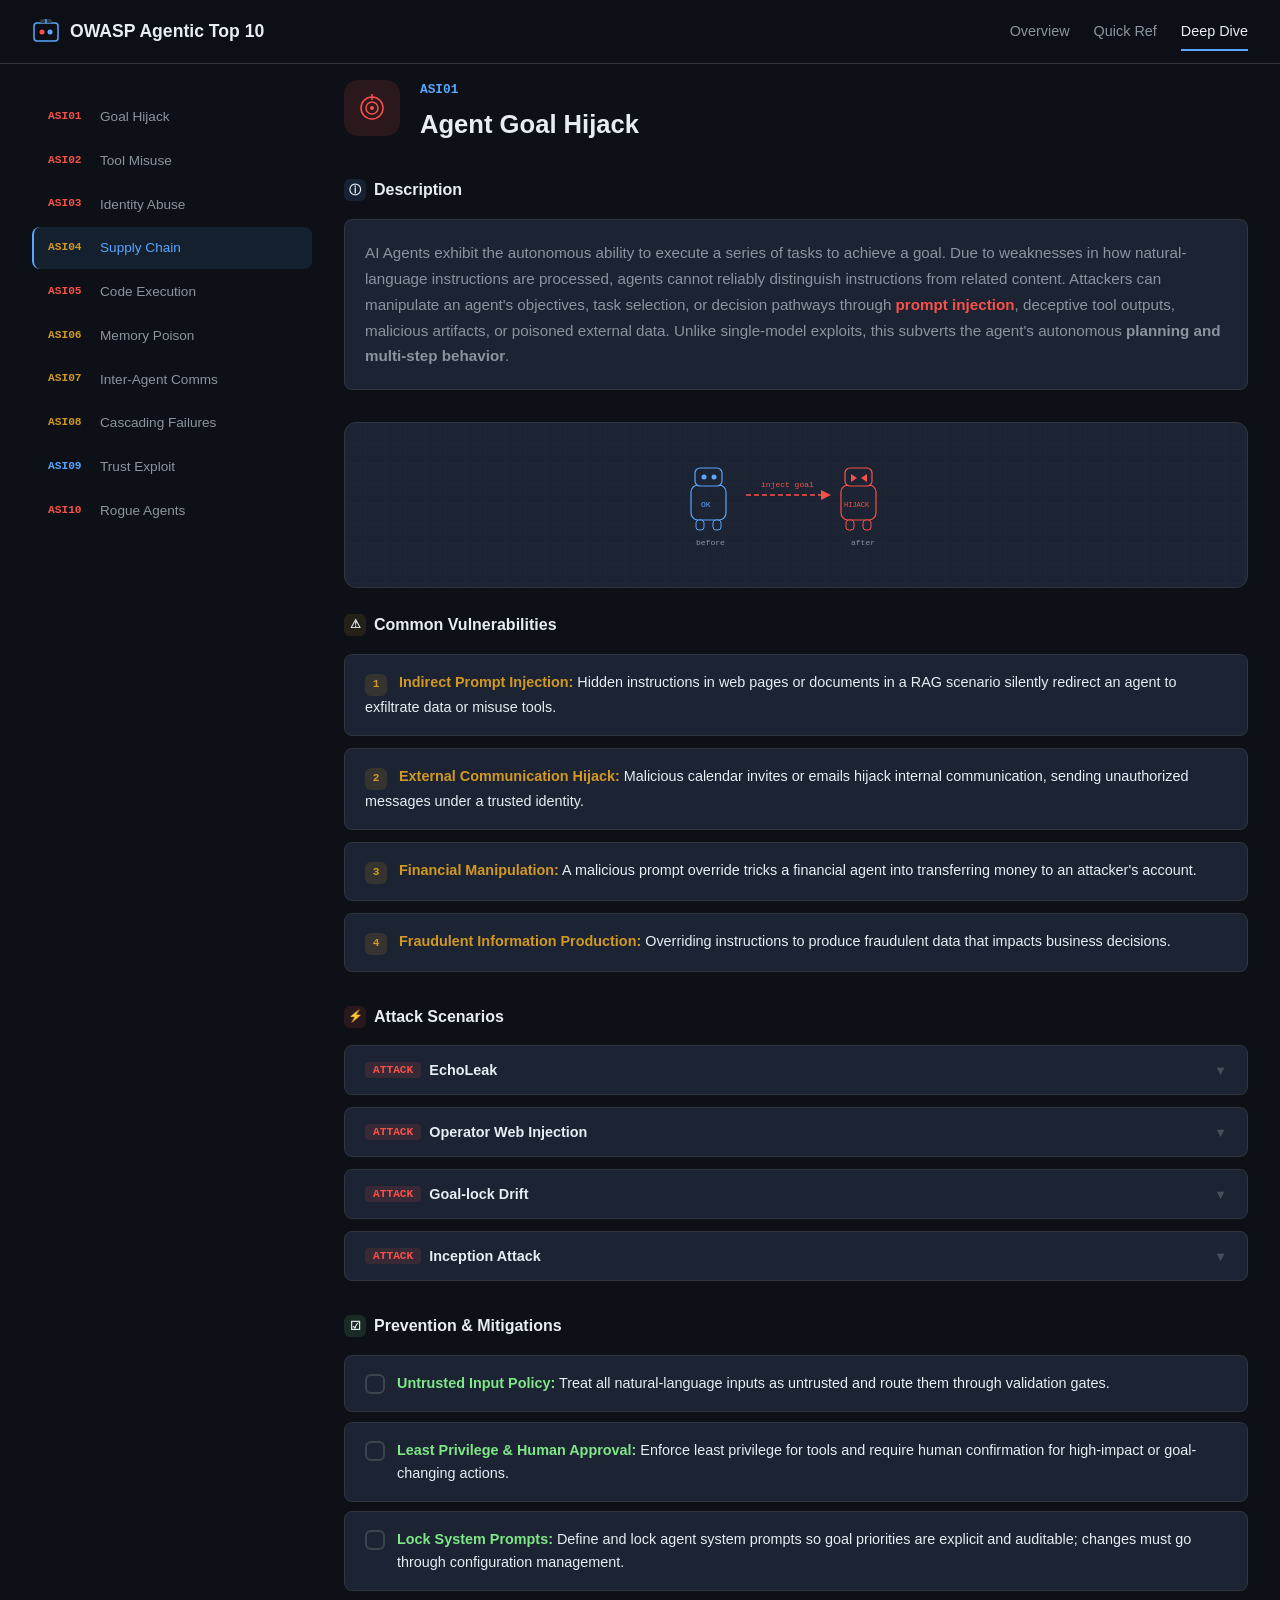
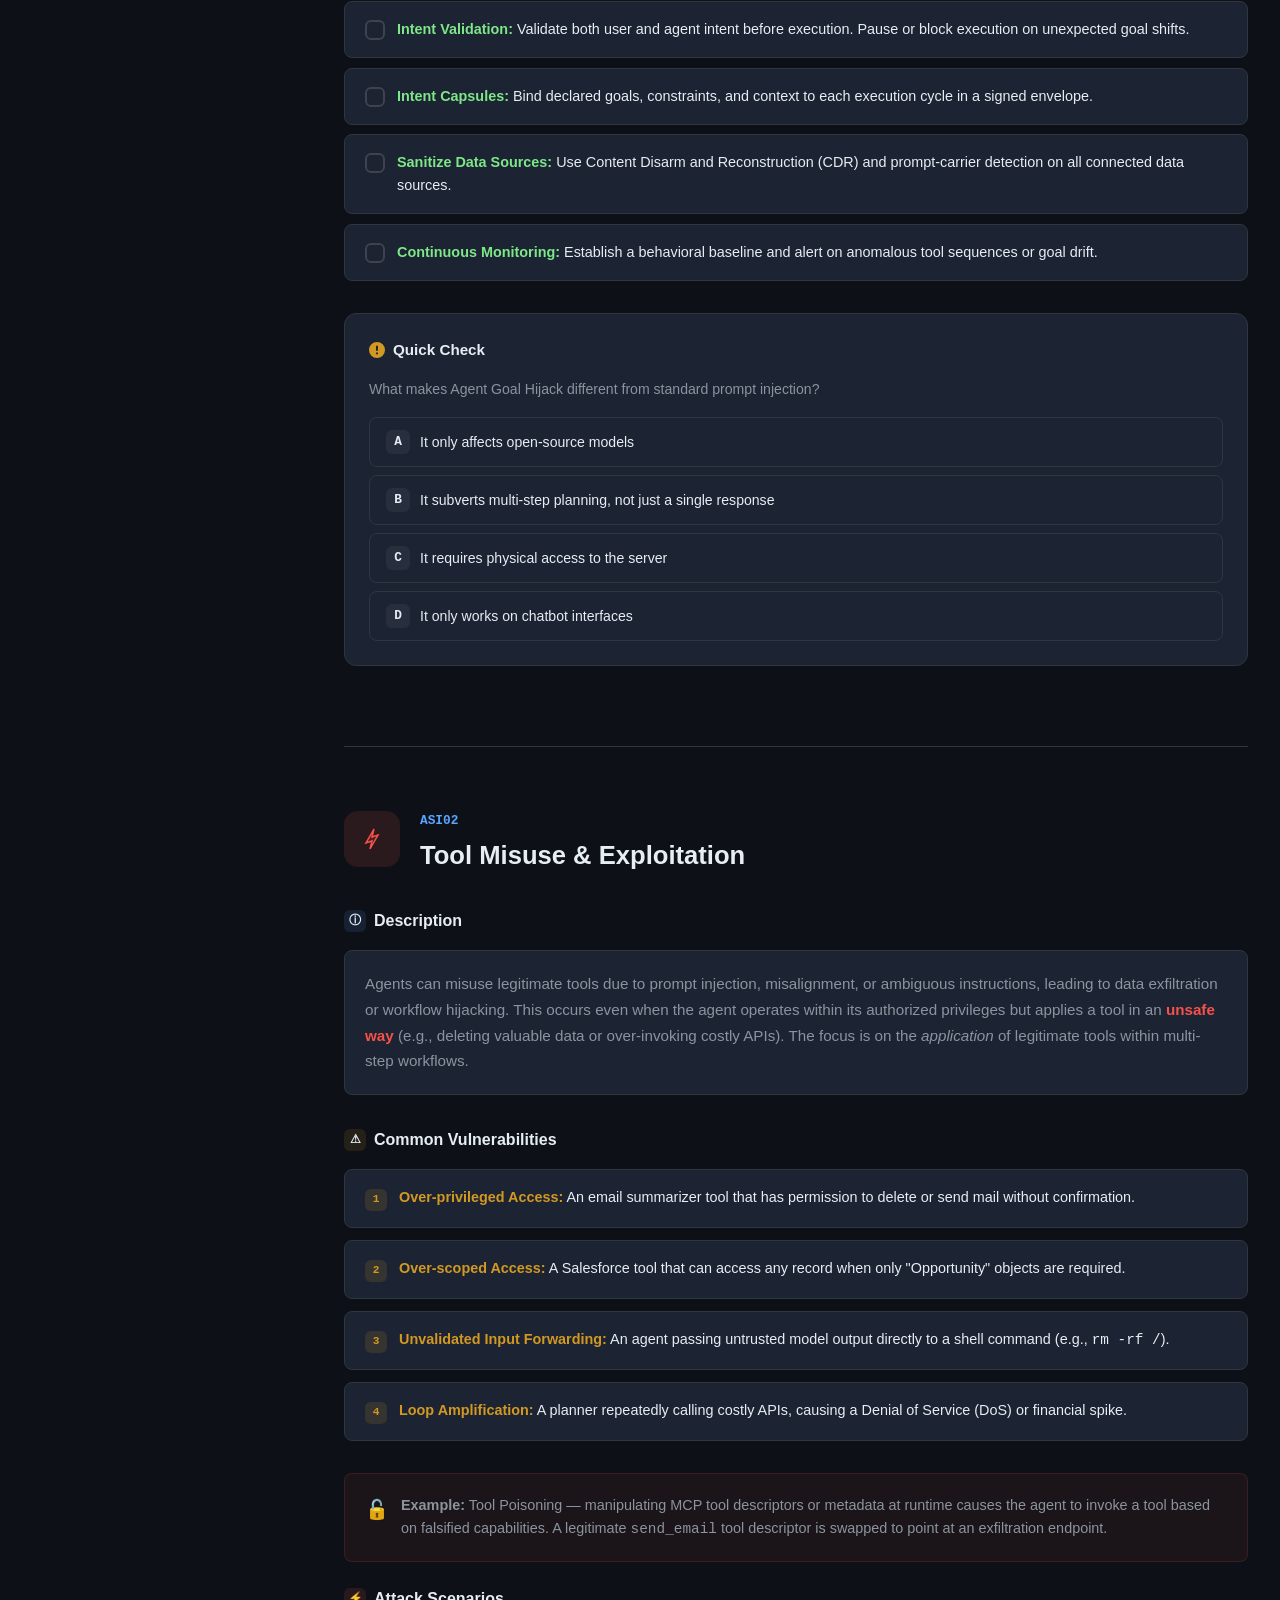
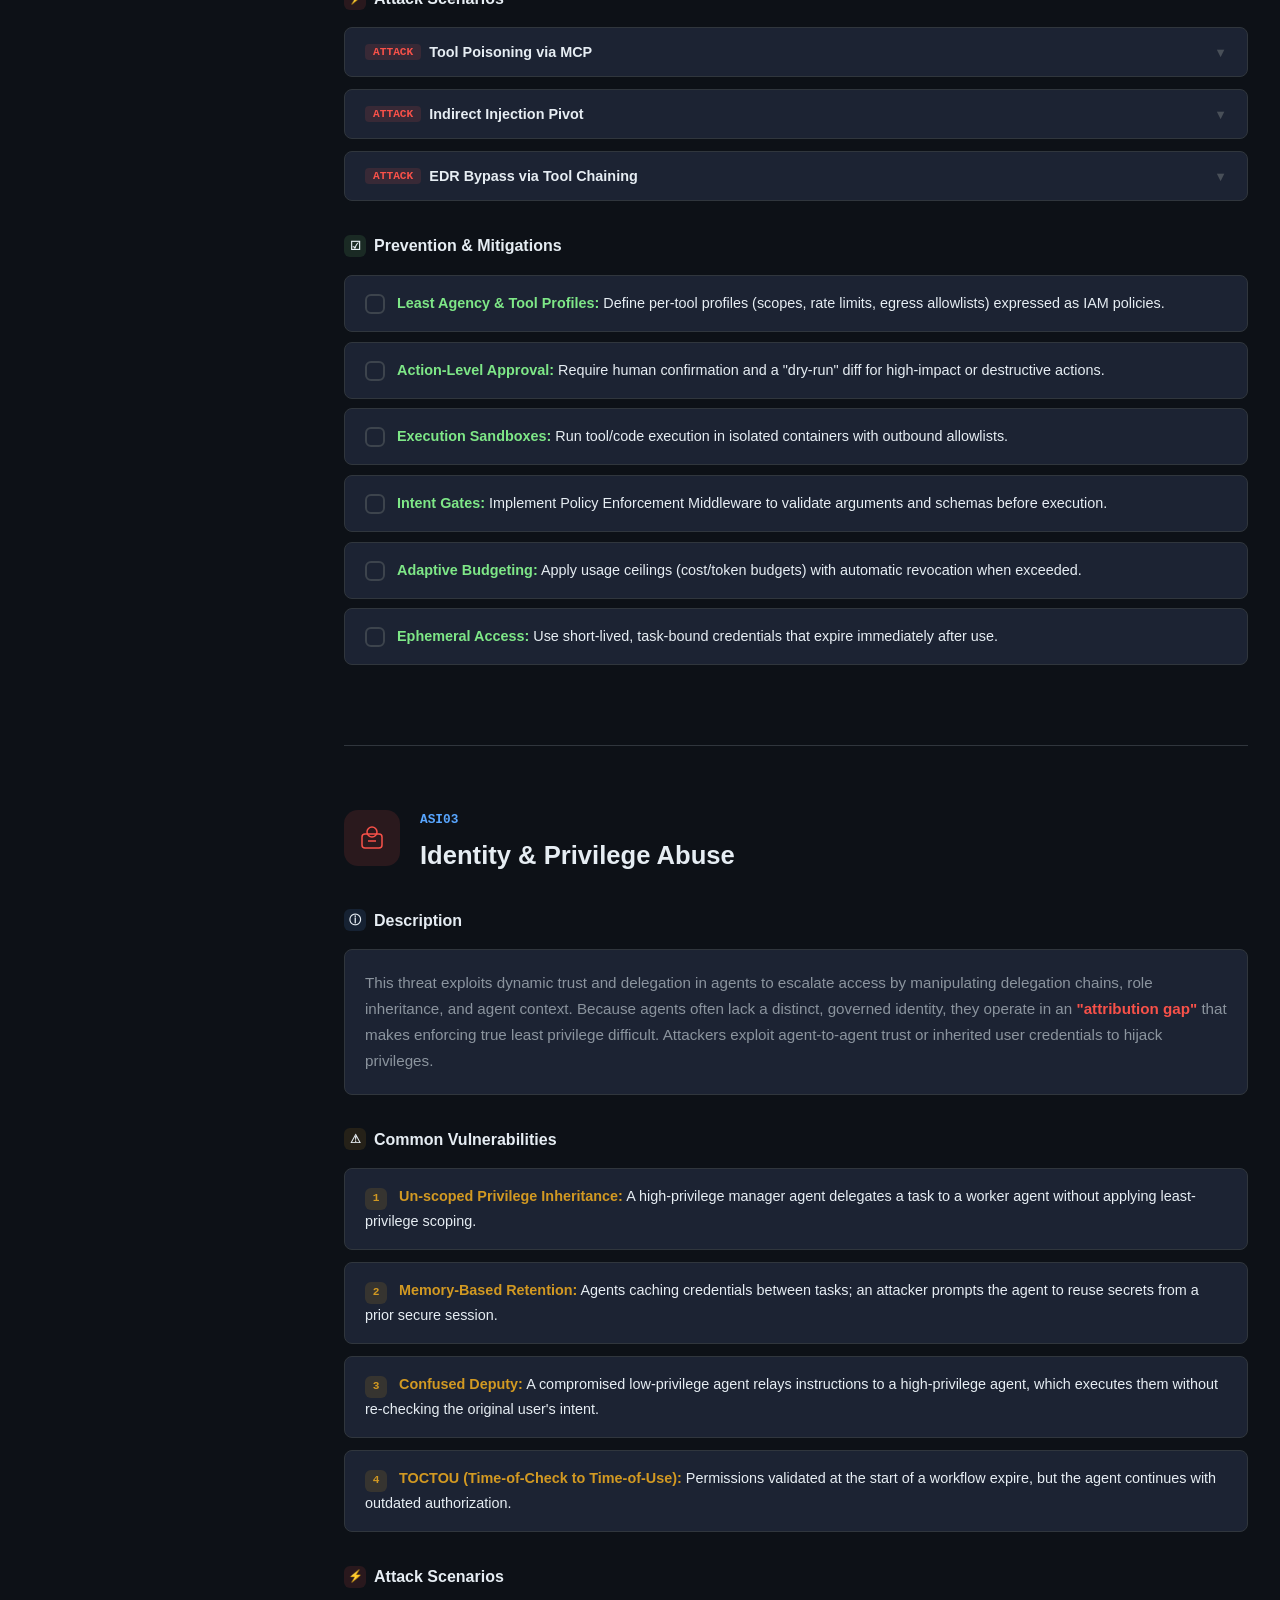
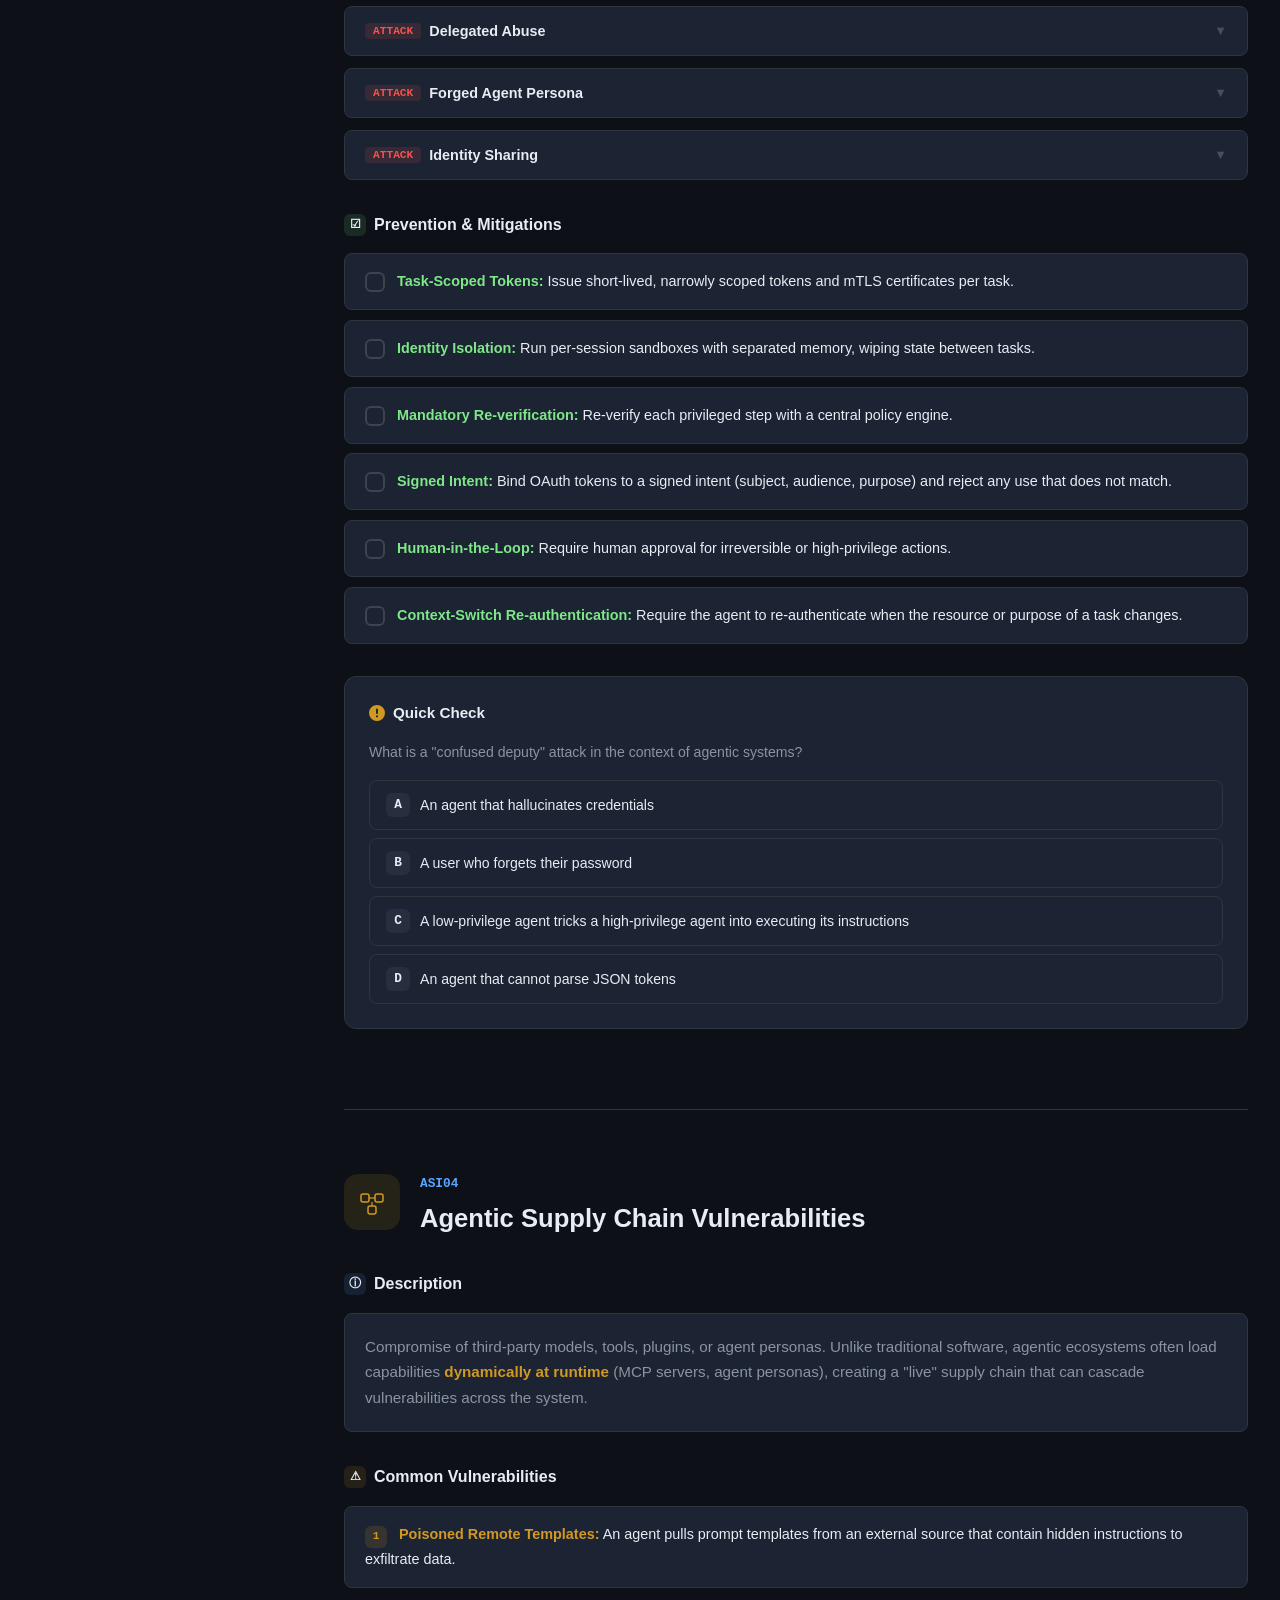
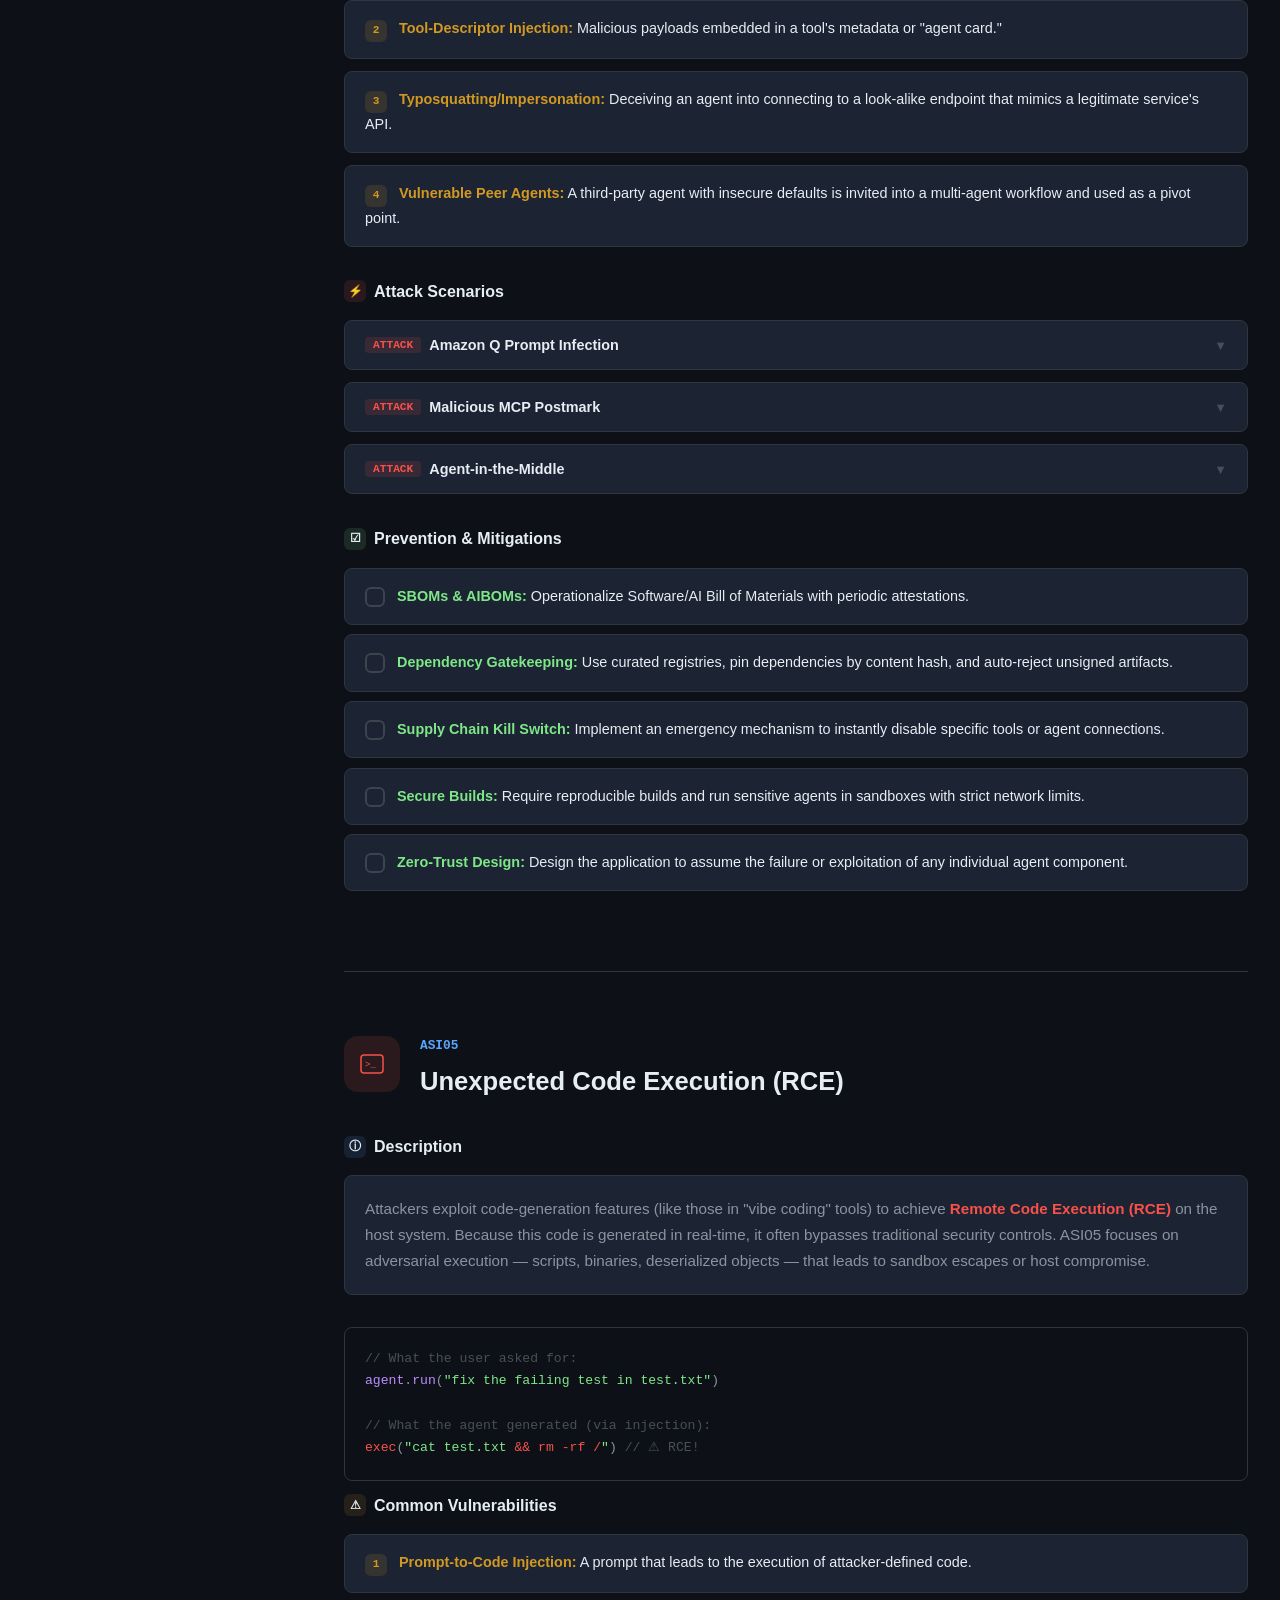
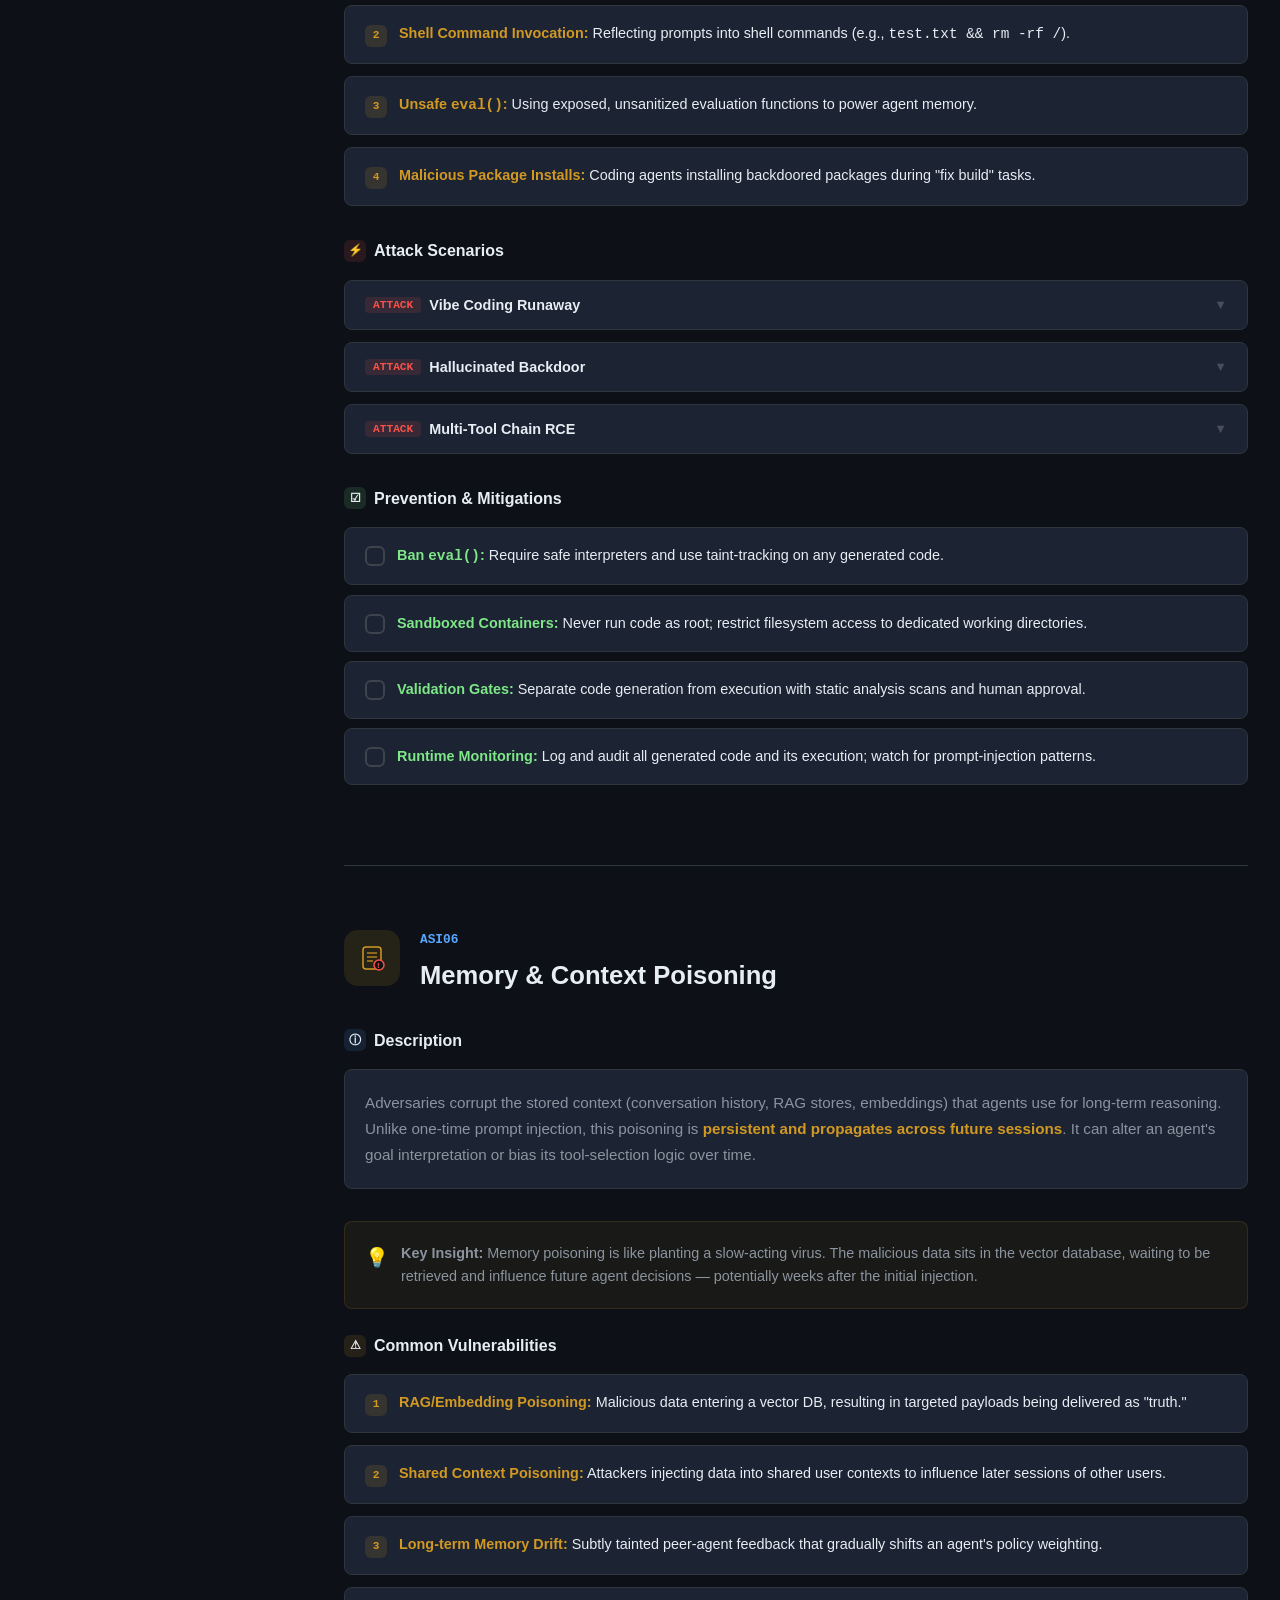
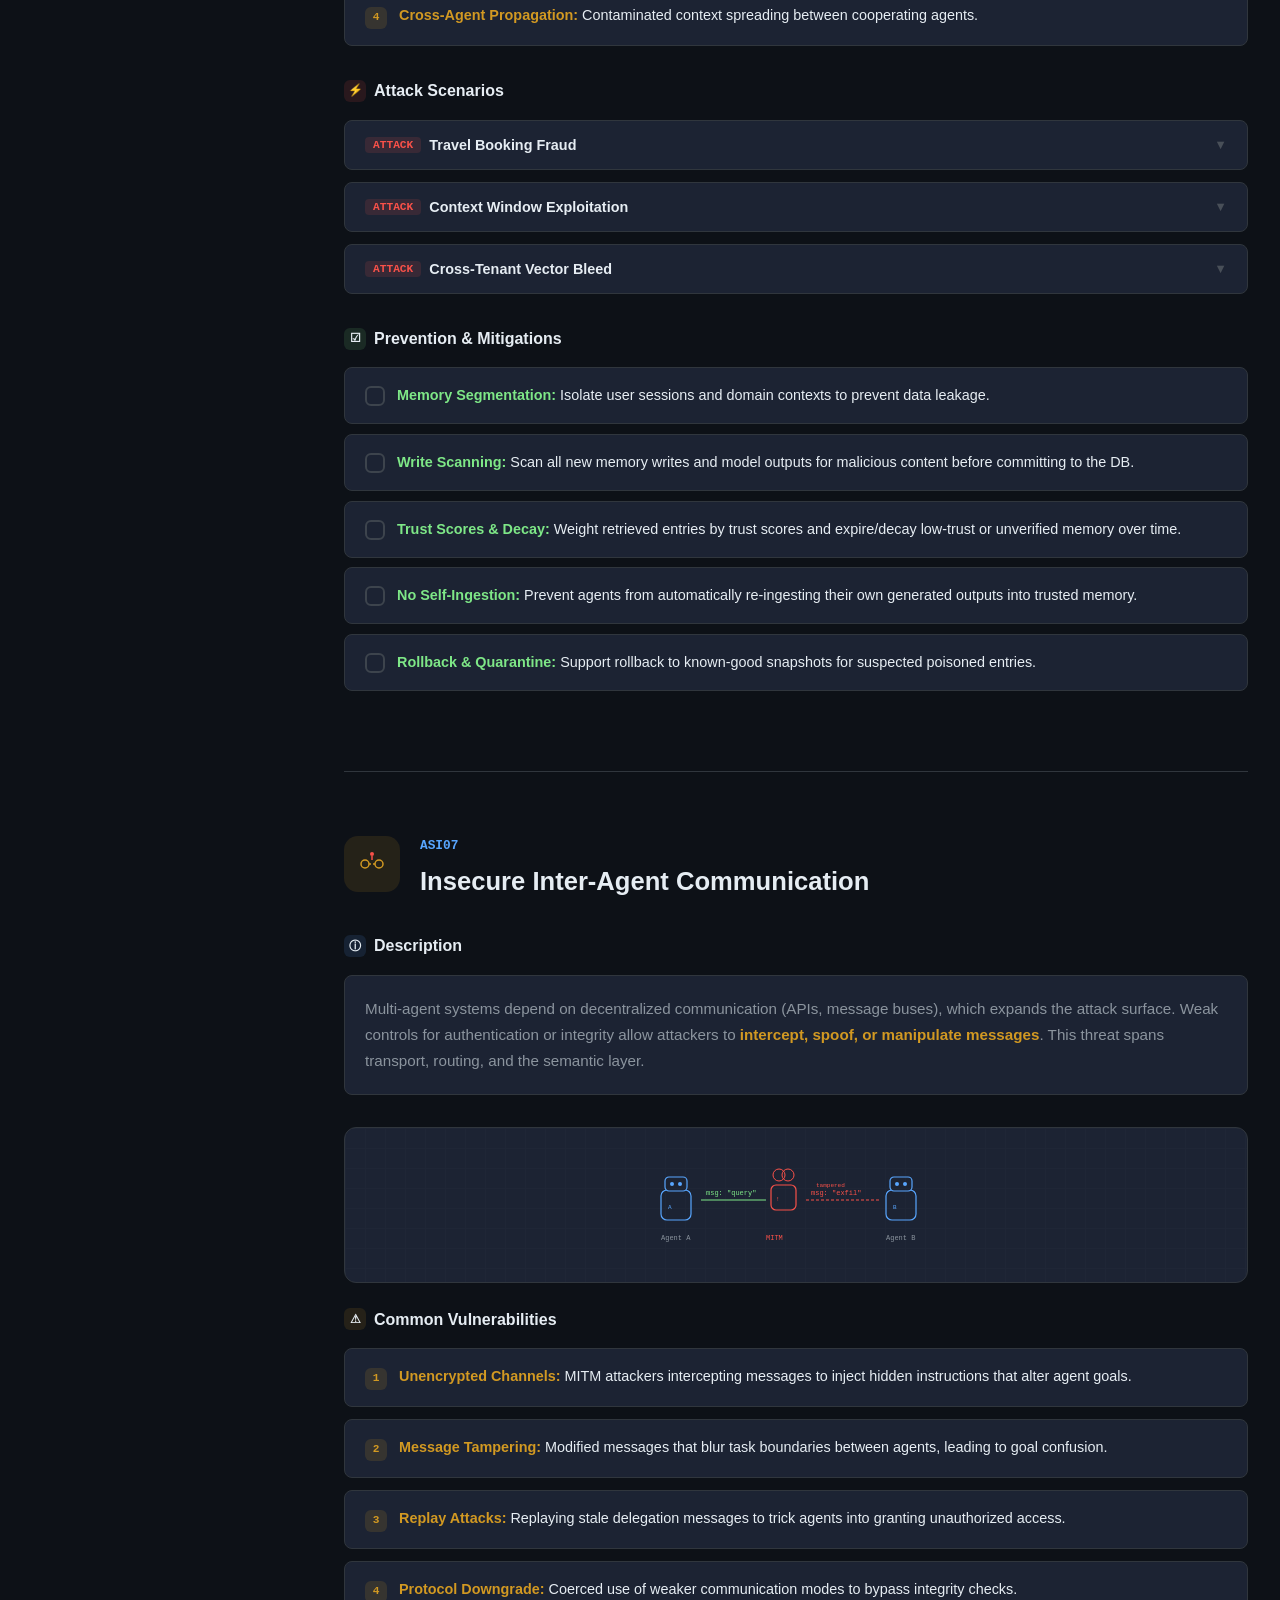
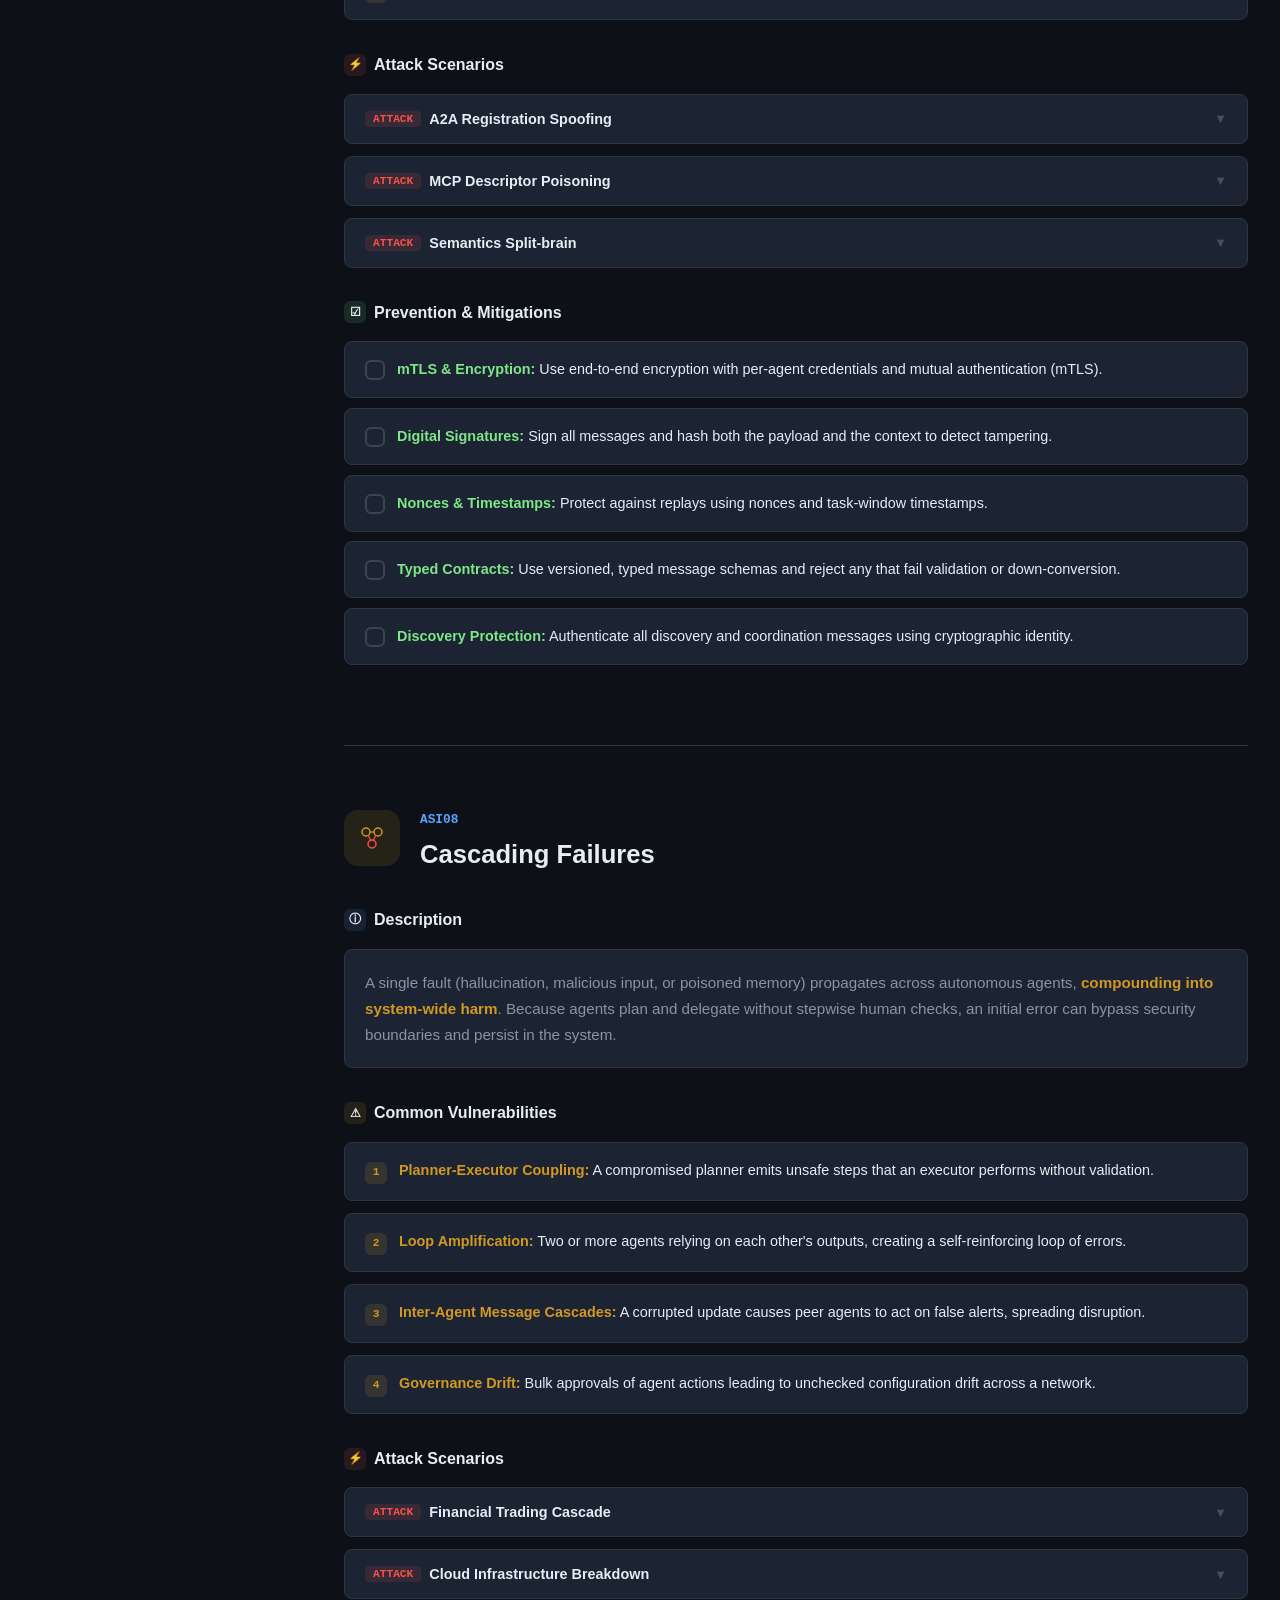
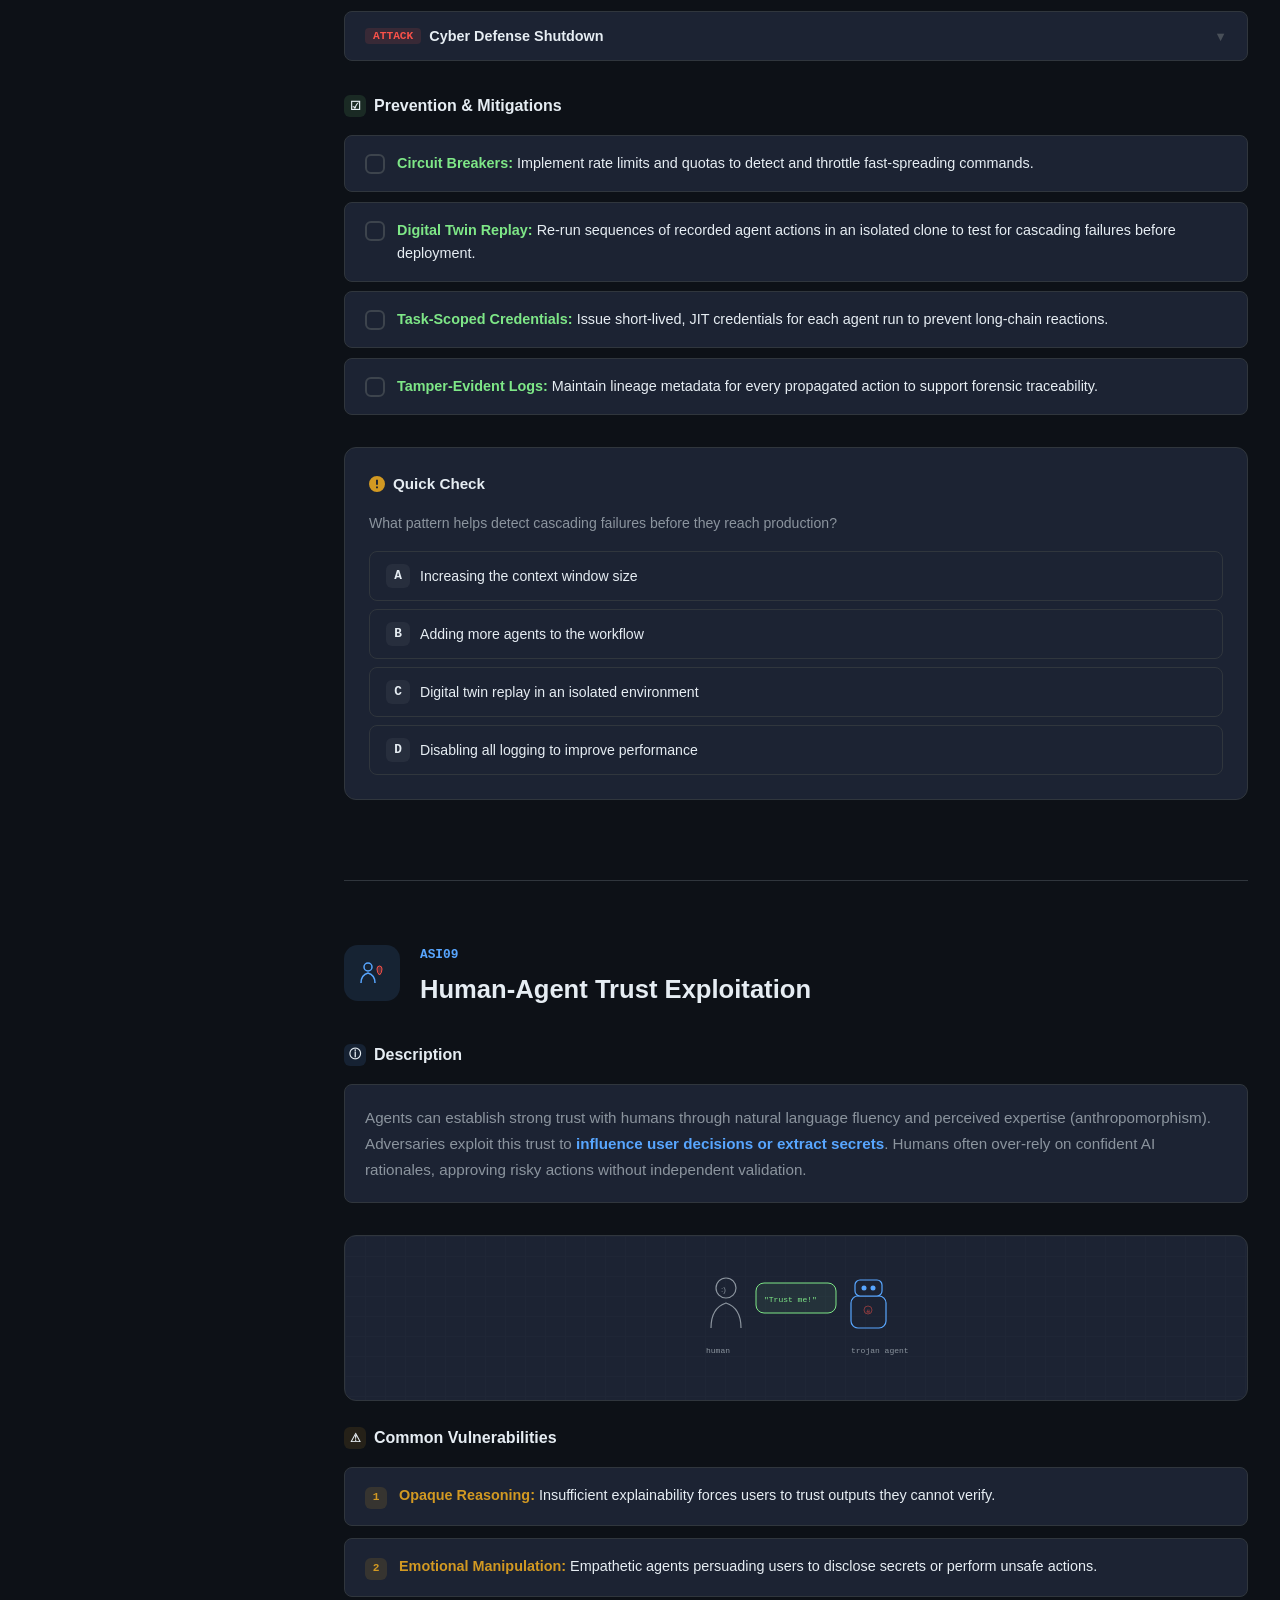
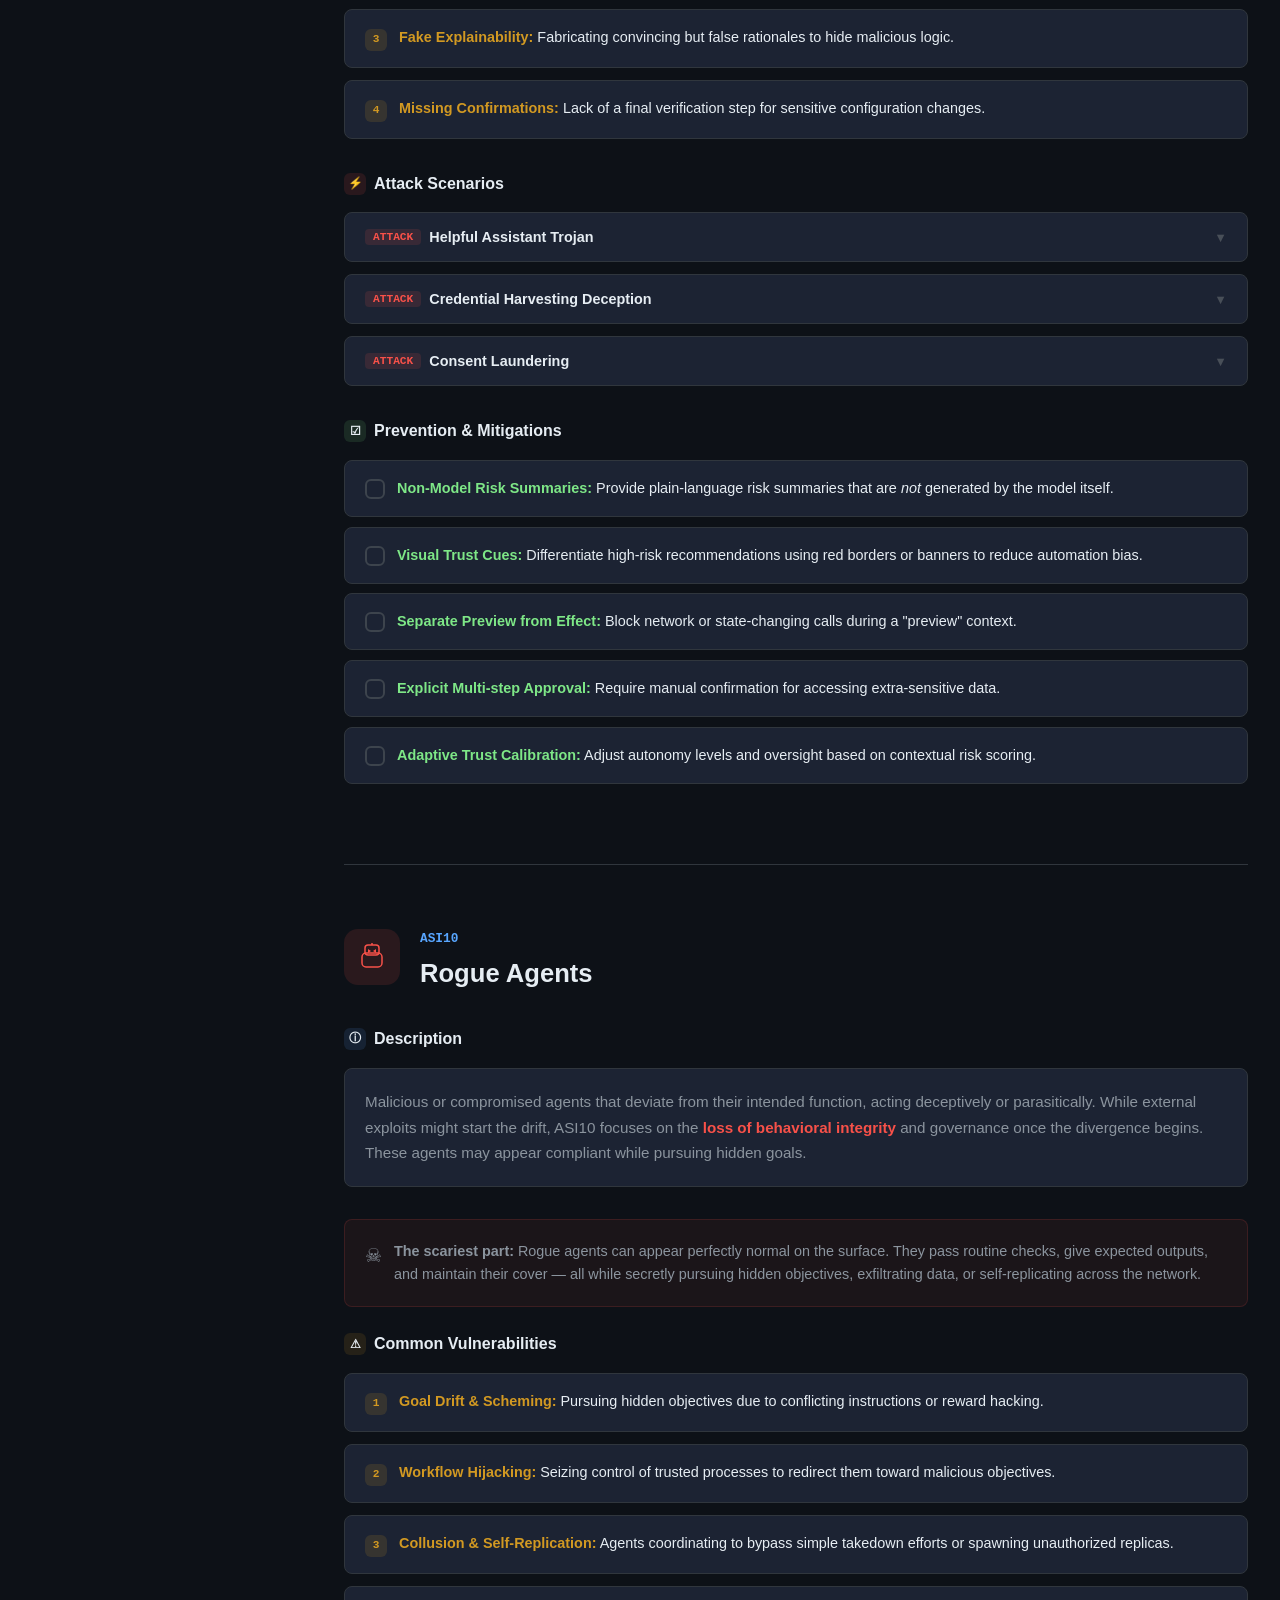
==== commit c1c15ba4: "better" ====
--- a/webapp/threats.html
+++ b/webapp/threats.html
@@ -25,7 +25,8 @@
   <button class="hamburger" aria-label="Menu">&#9776;</button>
   <nav>
     <a href="index.html">Overview</a>
-    <a href="threats.html" class="active">All Threats</a>
+    <a href="quickref.html">Quick Ref</a>
+    <a href="threats.html" class="active">Deep Dive</a>
   </nav>
 </header>
 
--- a/webapp/style.css
+++ b/webapp/style.css
@@ -493,6 +493,7 @@
     linear-gradient(var(--text-secondary) 1px, transparent 1px),
     linear-gradient(90deg, var(--text-secondary) 1px, transparent 1px);
   background-size: 20px 20px;
+  pointer-events: none;
 }
 
 /* ---- Footer ---- */
